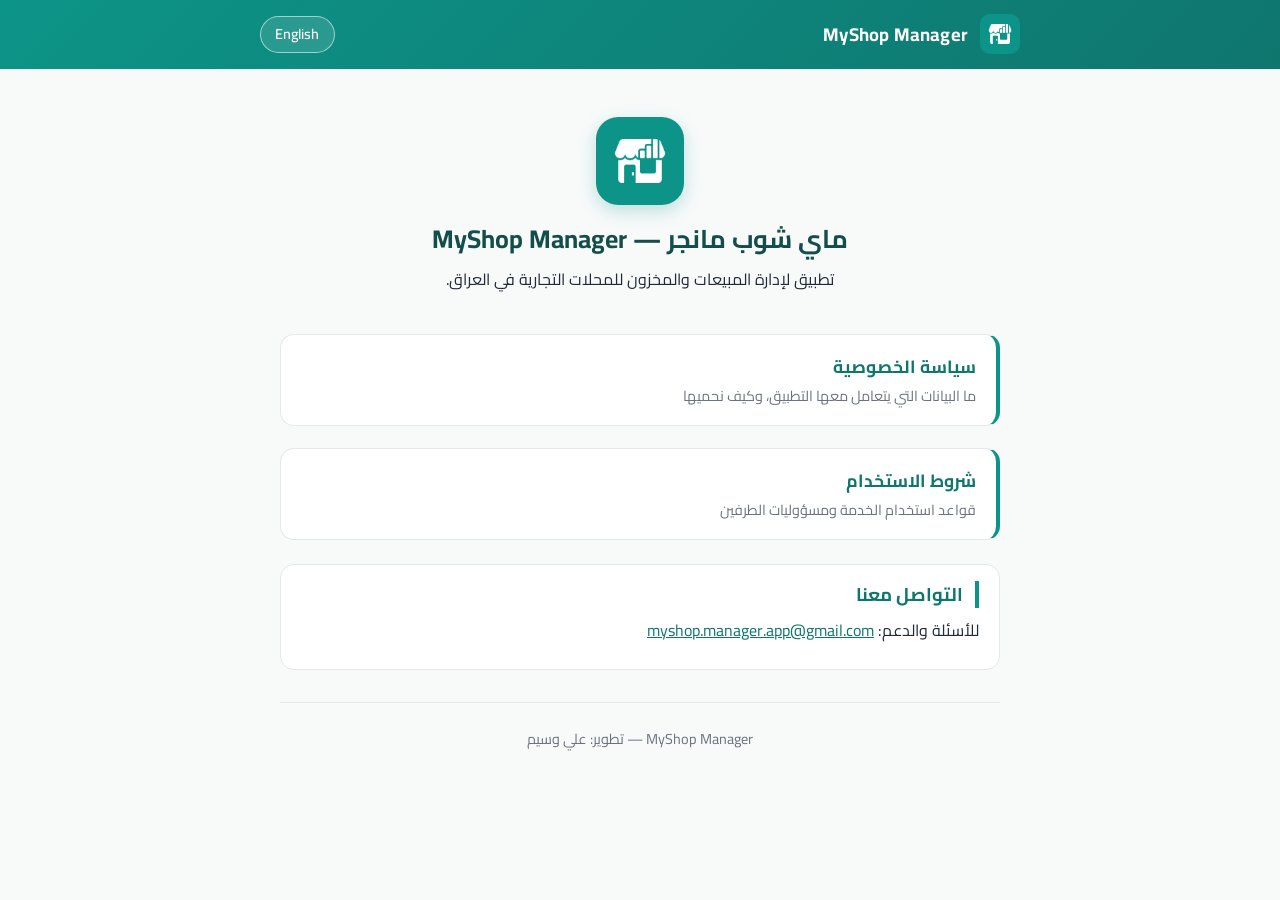
==== index.html @ c5d87559 "Publish MyShop Manager privacy policy and terms of service (AR/EN)" ====
<!DOCTYPE html>
<html lang="ar" dir="rtl" data-active-lang="ar">
<head>
  <meta charset="utf-8">
  <meta name="viewport" content="width=device-width, initial-scale=1">
  <title>MyShop Manager — الصفحات القانونية | Legal</title>
  <meta name="description" content="Privacy policy and terms of service for the MyShop Manager app — الصفحات القانونية لتطبيق ماي شوب مانجر">
  <link rel="icon" type="image/png" href="app_icon.png">
  <link rel="preconnect" href="https://fonts.googleapis.com">
  <link rel="preconnect" href="https://fonts.gstatic.com" crossorigin>
  <link href="https://fonts.googleapis.com/css2?family=Cairo:wght@400;600;700&display=swap" rel="stylesheet">
  <link rel="stylesheet" href="styles.css">
  <script src="lang.js"></script>
</head>
<body>
  <header class="site-header">
    <div class="bar">
      <img src="app_icon.png" alt="MyShop Manager">
      <div class="brand"><a href="index.html">MyShop Manager</a></div>
      <button id="lang-toggle" type="button">English</button>
    </div>
  </header>

  <!-- ─────────────────────────── العربية ─────────────────────────── -->
  <main data-lang="ar">
    <div class="hero">
      <img src="app_icon.png" alt="أيقونة MyShop Manager">
      <h1>ماي شوب مانجر — MyShop Manager</h1>
      <p>تطبيق لإدارة المبيعات والمخزون للمحلات التجارية في العراق.</p>
    </div>

    <ul class="doc-links">
      <li>
        <a href="privacy.html">
          <span class="doc-title">سياسة الخصوصية</span>
          <span class="doc-sub">ما البيانات التي يتعامل معها التطبيق، وكيف نحميها</span>
        </a>
      </li>
      <li>
        <a href="terms.html">
          <span class="doc-title">شروط الاستخدام</span>
          <span class="doc-sub">قواعد استخدام الخدمة ومسؤوليات الطرفين</span>
        </a>
      </li>
    </ul>

    <section>
      <h2>التواصل معنا</h2>
      <p>للأسئلة والدعم: <a href="mailto:myshop.manager.app@gmail.com">myshop.manager.app@gmail.com</a></p>
    </section>

    <footer class="site-footer">
      <p>MyShop Manager — تطوير: علي وسيم</p>
    </footer>
  </main>

  <!-- ─────────────────────────── English ─────────────────────────── -->
  <main data-lang="en" dir="ltr">
    <div class="hero">
      <img src="app_icon.png" alt="MyShop Manager icon">
      <h1>MyShop Manager</h1>
      <p>A sales and inventory management app for retail shops in Iraq.</p>
    </div>

    <ul class="doc-links">
      <li>
        <a href="privacy.html">
          <span class="doc-title">Privacy Policy</span>
          <span class="doc-sub">What data the app handles and how we protect it</span>
        </a>
      </li>
      <li>
        <a href="terms.html">
          <span class="doc-title">Terms of Service</span>
          <span class="doc-sub">The rules of the service and each party’s responsibilities</span>
        </a>
      </li>
    </ul>

    <section>
      <h2>Contact us</h2>
      <p>Questions and support: <a href="mailto:myshop.manager.app@gmail.com">myshop.manager.app@gmail.com</a></p>
    </section>

    <footer class="site-footer">
      <p>MyShop Manager — developed by Ali Waseem</p>
    </footer>
  </main>
</body>
</html>
---- styles.css ----
/* MyShop Manager — legal pages */

:root {
  --teal: #0d9488;
  --teal-dark: #0f766e;
  --teal-soft: #ccfbf1;
  --ink: #134e4a;
  --text: #1f2937;
  --muted: #6b7280;
  --bg: #f8fafa;
  --card: #ffffff;
  --line: #e5e7eb;
}

* {
  box-sizing: border-box;
}

html {
  -webkit-text-size-adjust: 100%;
}

body {
  margin: 0;
  background: var(--bg);
  color: var(--text);
  font-family: 'Cairo', 'Segoe UI', Tahoma, system-ui, -apple-system, sans-serif;
  font-size: 1rem;
  line-height: 1.8;
}

/* ── Language switching ─────────────────────────────── */
/* Arabic is the no-JS default; lang.js flips data-active-lang. */
main[data-lang='en'] {
  display: none;
}
html[data-active-lang='en'] main[data-lang='ar'] {
  display: none;
}
html[data-active-lang='en'] main[data-lang='en'] {
  display: block;
}

/* ── Header ─────────────────────────────────────────── */
.site-header {
  background: linear-gradient(135deg, var(--teal) 0%, var(--teal-dark) 100%);
  color: #fff;
  padding: 0.9rem 1.25rem;
}

.site-header .bar {
  max-width: 760px;
  margin: 0 auto;
  display: flex;
  align-items: center;
  gap: 0.75rem;
}

.site-header img {
  width: 40px;
  height: 40px;
  border-radius: 10px;
  display: block;
}

.site-header .brand {
  font-weight: 700;
  font-size: 1.15rem;
  letter-spacing: 0.2px;
  flex: 1;
}

.site-header .brand a {
  color: inherit;
  text-decoration: none;
}

#lang-toggle {
  appearance: none;
  border: 1px solid rgba(255, 255, 255, 0.55);
  background: rgba(255, 255, 255, 0.12);
  color: #fff;
  font: inherit;
  font-weight: 600;
  font-size: 0.9rem;
  padding: 0.3rem 0.9rem;
  border-radius: 999px;
  cursor: pointer;
}

#lang-toggle:hover {
  background: rgba(255, 255, 255, 0.24);
}

/* ── Content ────────────────────────────────────────── */
main {
  max-width: 760px;
  margin: 0 auto;
  padding: 1.5rem 1.25rem 3rem;
}

h1 {
  color: var(--ink);
  font-size: 1.6rem;
  line-height: 1.4;
  margin: 0.5rem 0 0.25rem;
}

.updated {
  color: var(--muted);
  font-size: 0.9rem;
  margin: 0 0 1.5rem;
}

section {
  background: var(--card);
  border: 1px solid var(--line);
  border-radius: 14px;
  padding: 1rem 1.25rem;
  margin-block: 1rem;
}

h2 {
  color: var(--teal-dark);
  font-size: 1.15rem;
  margin: 0 0 0.5rem;
  padding-inline-start: 0.75rem;
  border-inline-start: 4px solid var(--teal);
  line-height: 1.5;
}

p,
ul {
  margin: 0.5rem 0;
}

ul {
  padding-inline-start: 1.4rem;
}

li {
  margin-block: 0.25rem;
}

a {
  color: var(--teal-dark);
}

strong {
  color: var(--ink);
}

/* ── Index page cards ───────────────────────────────── */
.doc-links {
  display: grid;
  gap: 0.9rem;
  margin-block: 1.25rem;
  padding: 0;
  list-style: none;
}

.doc-links a {
  display: block;
  background: var(--card);
  border: 1px solid var(--line);
  border-inline-start: 4px solid var(--teal);
  border-radius: 14px;
  padding: 1rem 1.25rem;
  text-decoration: none;
  color: var(--text);
}

.doc-links a:hover {
  background: var(--teal-soft);
}

.doc-links .doc-title {
  display: block;
  font-weight: 700;
  color: var(--teal-dark);
  font-size: 1.1rem;
}

.doc-links .doc-sub {
  display: block;
  color: var(--muted);
  font-size: 0.9rem;
}

.hero {
  text-align: center;
  padding-block: 1.5rem 0.5rem;
}

.hero img {
  width: 88px;
  height: 88px;
  border-radius: 22px;
  box-shadow: 0 6px 18px rgba(13, 148, 136, 0.25);
}

/* ── Footer ─────────────────────────────────────────── */
.site-footer {
  color: var(--muted);
  font-size: 0.9rem;
  text-align: center;
  border-top: 1px solid var(--line);
  margin-top: 2rem;
  padding-top: 1.25rem;
}

.site-footer p {
  margin: 0.2rem 0;
}

@media (max-width: 480px) {
  h1 {
    font-size: 1.35rem;
  }

  main {
    padding-inline: 1rem;
  }

  section {
    padding: 0.85rem 1rem;
  }
}
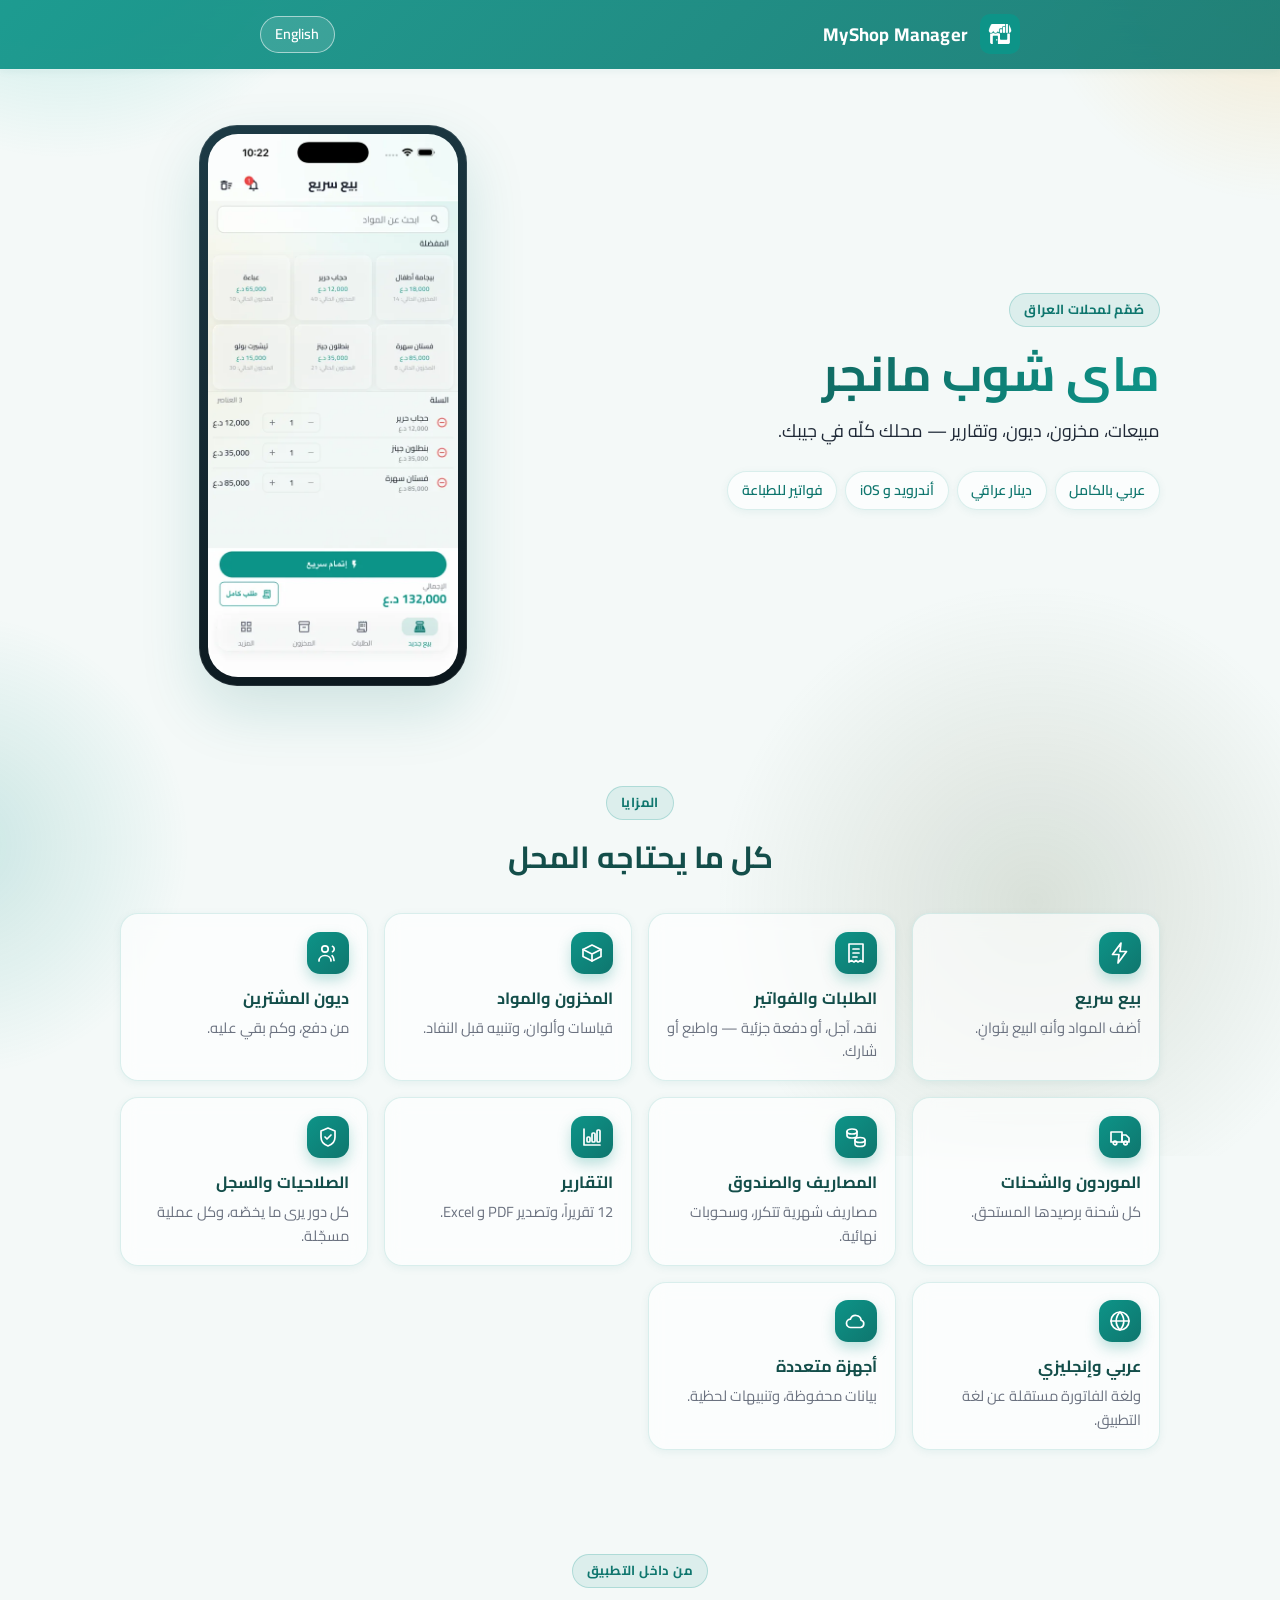
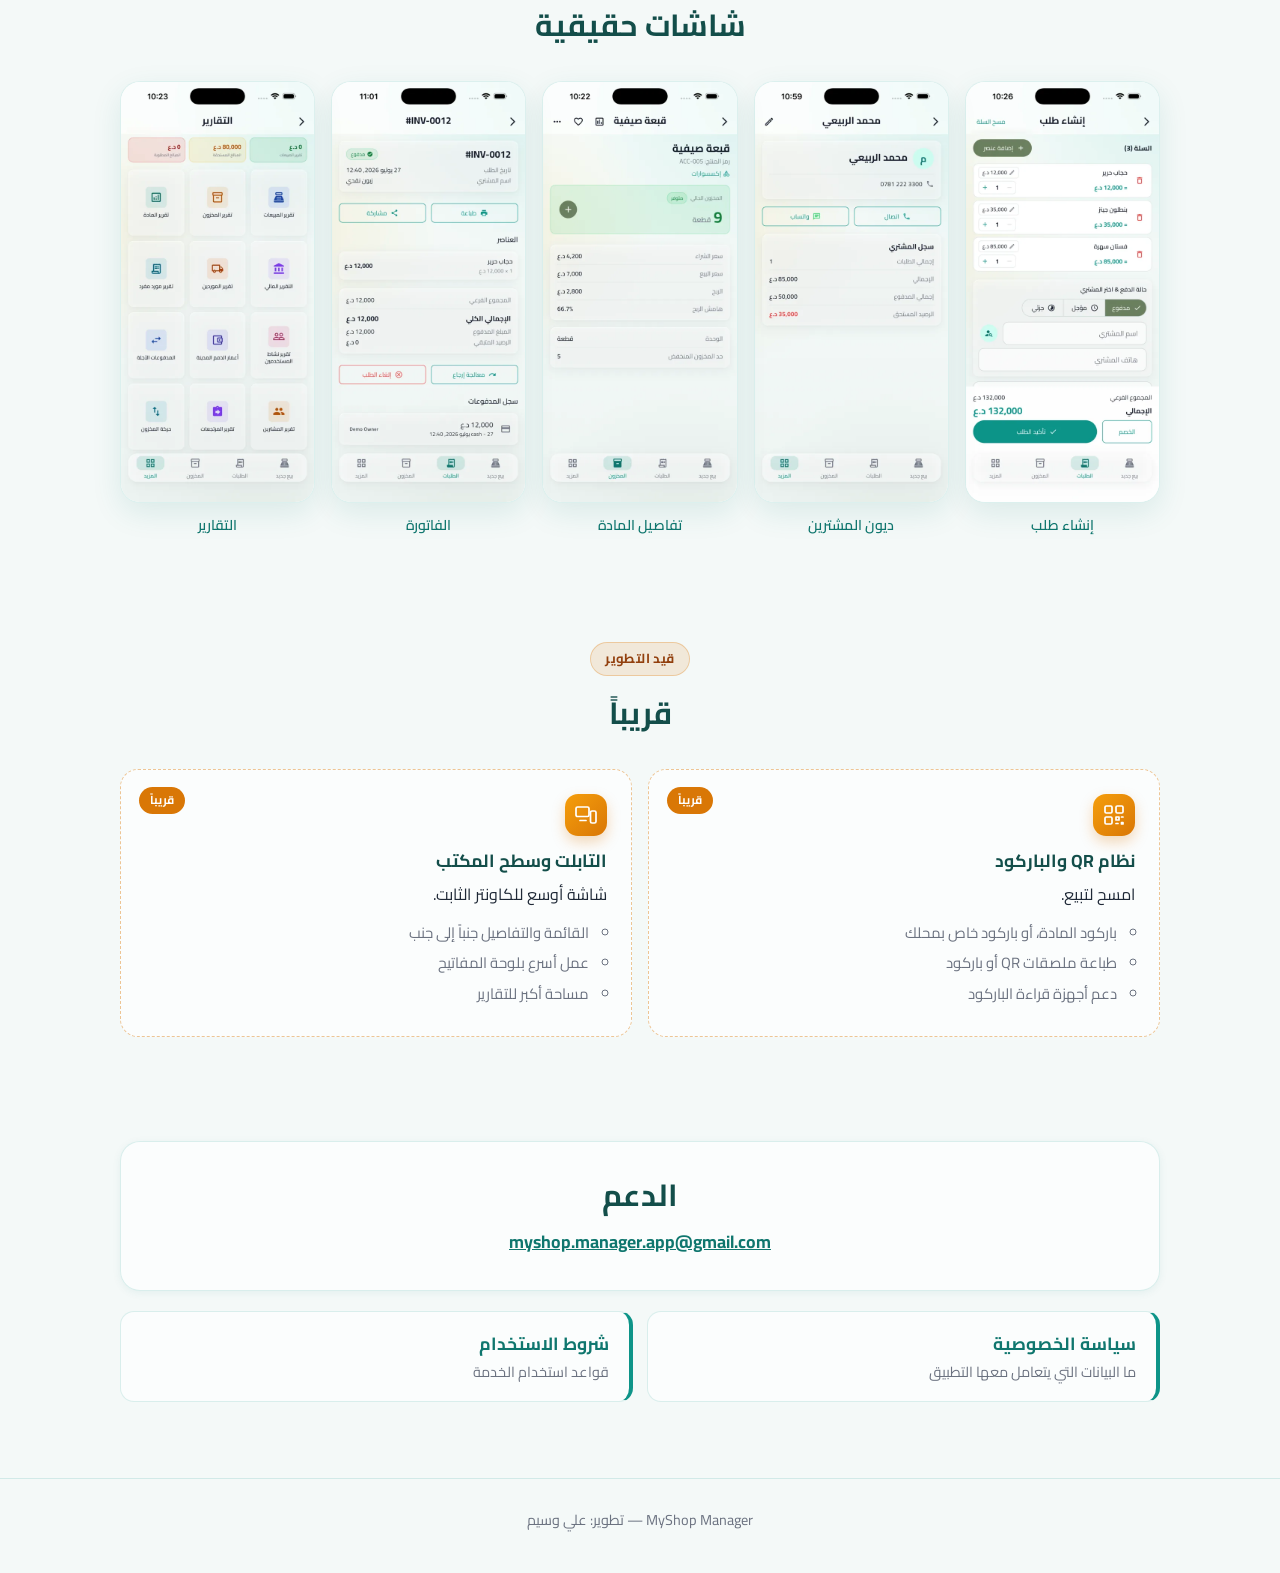
==== commit 0898f9b1: "feat(site): turn the landing page into a features page - screens/*.webp are the real App Store captu" ====
--- a/index.html
+++ b/index.html
@@ -3,16 +3,20 @@
 <head>
   <meta charset="utf-8">
   <meta name="viewport" content="width=device-width, initial-scale=1">
-  <title>MyShop Manager — الصفحات القانونية | Legal</title>
-  <meta name="description" content="Privacy policy and terms of service for the MyShop Manager app — الصفحات القانونية لتطبيق ماي شوب مانجر">
+  <title>MyShop Manager — ماي شوب مانجر | إدارة المبيعات والمخزون</title>
+  <meta name="description" content="ماي شوب مانجر: تطبيق عربي لإدارة المبيعات والمخزون والديون والتقارير في المحلات التجارية بالعراق — MyShop Manager, sales and inventory management for retail shops in Iraq.">
+  <meta name="theme-color" content="#0d9488">
   <link rel="icon" type="image/png" href="app_icon.png">
   <link rel="preconnect" href="https://fonts.googleapis.com">
   <link rel="preconnect" href="https://fonts.gstatic.com" crossorigin>
   <link href="https://fonts.googleapis.com/css2?family=Cairo:wght@400;600;700&display=swap" rel="stylesheet">
   <link rel="stylesheet" href="styles.css">
   <script src="lang.js"></script>
+  <!-- Marks JS as available before first paint: the scroll-reveal start state
+       (opacity 0) is scoped to .js, so no-JS visitors see all content. -->
+  <script>document.documentElement.classList.add('js');</script>
 </head>
-<body>
+<body class="landing-page">
   <header class="site-header">
     <div class="bar">
       <img src="app_icon.png" alt="MyShop Manager">
@@ -21,70 +25,390 @@
     </div>
   </header>
 
-  <!-- ─────────────────────────── العربية ─────────────────────────── -->
-  <main data-lang="ar">
-    <div class="hero">
-      <img src="app_icon.png" alt="أيقونة MyShop Manager">
-      <h1>ماي شوب مانجر — MyShop Manager</h1>
-      <p>تطبيق لإدارة المبيعات والمخزون للمحلات التجارية في العراق.</p>
-    </div>
-
-    <ul class="doc-links">
-      <li>
-        <a href="privacy.html">
-          <span class="doc-title">سياسة الخصوصية</span>
-          <span class="doc-sub">ما البيانات التي يتعامل معها التطبيق، وكيف نحميها</span>
-        </a>
-      </li>
-      <li>
-        <a href="terms.html">
-          <span class="doc-title">شروط الاستخدام</span>
-          <span class="doc-sub">قواعد استخدام الخدمة ومسؤوليات الطرفين</span>
-        </a>
-      </li>
-    </ul>
-
-    <section>
-      <h2>التواصل معنا</h2>
-      <p>للأسئلة والدعم: <a href="mailto:myshop.manager.app@gmail.com">myshop.manager.app@gmail.com</a></p>
+  <!-- Icon sprite — defined once, referenced from both language blocks. -->
+  <svg xmlns="http://www.w3.org/2000/svg" style="display:none" aria-hidden="true">
+    <symbol id="i-bolt" viewBox="0 0 24 24"><path d="M13 2 4.5 13.5H11l-1 8.5L18.5 10.5H12L13 2Z"/></symbol>
+    <symbol id="i-receipt" viewBox="0 0 24 24"><path d="M5 3h14v18l-2.5-1.5L14 21l-2-1.5L10 21l-2.5-1.5L5 21V3Z"/><path d="M9 8h6M9 12h6M9 16h4"/></symbol>
+    <symbol id="i-box" viewBox="0 0 24 24"><path d="M3 8.5 12 4l9 4.5v7L12 20l-9-4.5v-7Z"/><path d="m3 8.5 9 4.5 9-4.5M12 13v7"/></symbol>
+    <symbol id="i-users" viewBox="0 0 24 24"><circle cx="9" cy="8" r="3.2"/><path d="M3 20c0-3.3 2.7-5.5 6-5.5s6 2.2 6 5.5"/><path d="M16.5 5.3a3 3 0 0 1 0 5.4M18 19.5c0-2.1-.7-3.7-1.9-4.8"/></symbol>
+    <symbol id="i-truck" viewBox="0 0 24 24"><path d="M3 7h11v10H3z"/><path d="M14 10h4l3 3v4h-7z"/><circle cx="7" cy="18" r="1.8"/><circle cx="17.5" cy="18" r="1.8"/></symbol>
+    <symbol id="i-coins" viewBox="0 0 24 24"><ellipse cx="8" cy="6.5" rx="5" ry="2.5"/><path d="M3 6.5v4c0 1.4 2.2 2.5 5 2.5s5-1.1 5-2.5v-4"/><ellipse cx="16" cy="15" rx="5" ry="2.5"/><path d="M11 15v4c0 1.4 2.2 2.5 5 2.5s5-1.1 5-2.5v-4"/></symbol>
+    <symbol id="i-chart" viewBox="0 0 24 24"><path d="M4 4v16h16"/><rect x="7" y="12" width="3" height="5" rx="1"/><rect x="12" y="8" width="3" height="9" rx="1"/><rect x="17" y="5" width="3" height="12" rx="1"/></symbol>
+    <symbol id="i-shield" viewBox="0 0 24 24"><path d="M12 3 5 6v6c0 4.2 2.9 7.6 7 9 4.1-1.4 7-4.8 7-9V6l-7-3Z"/><path d="m9 12 2 2 4-4"/></symbol>
+    <symbol id="i-globe" viewBox="0 0 24 24"><circle cx="12" cy="12" r="9"/><path d="M3 12h18"/><path d="M12 3c2.5 2.6 3.8 5.6 3.8 9s-1.3 6.4-3.8 9c-2.5-2.6-3.8-5.6-3.8-9S9.5 5.6 12 3Z"/></symbol>
+    <symbol id="i-cloud" viewBox="0 0 24 24"><path d="M7 18.5a4.2 4.2 0 0 1-.6-8.4 5.6 5.6 0 0 1 10.8 1.2 3.7 3.7 0 0 1-.7 7.2H7Z"/></symbol>
+    <symbol id="i-qr" viewBox="0 0 24 24"><rect x="3" y="3" width="7" height="7" rx="1.2"/><rect x="14" y="3" width="7" height="7" rx="1.2"/><rect x="3" y="14" width="7" height="7" rx="1.2"/><path d="M14 14h3v3h-3zM19.5 19.5h1.5v1.5h-1.5zM14 20.5h2M19.5 14H21"/></symbol>
+    <symbol id="i-devices" viewBox="0 0 24 24"><rect x="2" y="4" width="13" height="9.5" rx="1.5"/><path d="M6 17.5h6"/><rect x="16.5" y="8" width="5.5" height="12" rx="1.5"/></symbol>
+  </svg>
+
+  <!-- ═══════════════════════ العربية ═══════════════════════ -->
+  <main data-lang="ar" class="landing">
+
+    <section class="hero-band">
+      <div class="wrap hero-grid">
+        <div class="hero-copy reveal">
+          <span class="eyebrow">صُمّم لمحلات العراق</span>
+          <h1>ماي شوب مانجر</h1>
+          <p class="lede">مبيعات، مخزون، ديون، وتقارير — محلك كلّه في جيبك.</p>
+          <ul class="chips">
+            <li>عربي بالكامل</li>
+            <li>دينار عراقي</li>
+            <li>أندرويد و iOS</li>
+            <li>فواتير للطباعة</li>
+          </ul>
+        </div>
+
+        <div class="phone-stage reveal" style="--d:.15s">
+          <div class="phone">
+            <img src="screens/01.webp" width="515" height="1120" alt="شاشة البيع السريع في التطبيق: بحث عن المواد، المفضلة، والسلة مع الإجمالي">
+          </div>
+        </div>
+      </div>
+    </section>
+
+    <section>
+      <div class="wrap">
+        <div class="section-head reveal">
+          <span class="eyebrow">المزايا</span>
+          <h2>كل ما يحتاجه المحل</h2>
+        </div>
+
+        <ul class="feature-grid" data-stagger>
+          <li class="feature reveal">
+            <div class="ico-tile"><svg class="ico"><use href="#i-bolt"/></svg></div>
+            <h3>بيع سريع</h3>
+            <p>أضف المواد وأنهِ البيع بثوانٍ.</p>
+          </li>
+          <li class="feature reveal">
+            <div class="ico-tile"><svg class="ico"><use href="#i-receipt"/></svg></div>
+            <h3>الطلبات والفواتير</h3>
+            <p>نقد، آجل، أو دفعة جزئية — واطبع أو شارك.</p>
+          </li>
+          <li class="feature reveal">
+            <div class="ico-tile"><svg class="ico"><use href="#i-box"/></svg></div>
+            <h3>المخزون والمواد</h3>
+            <p>قياسات وألوان، وتنبيه قبل النفاد.</p>
+          </li>
+          <li class="feature reveal">
+            <div class="ico-tile"><svg class="ico"><use href="#i-users"/></svg></div>
+            <h3>ديون المشترين</h3>
+            <p>من دفع، وكم بقي عليه.</p>
+          </li>
+          <li class="feature reveal">
+            <div class="ico-tile"><svg class="ico"><use href="#i-truck"/></svg></div>
+            <h3>الموردون والشحنات</h3>
+            <p>كل شحنة برصيدها المستحق.</p>
+          </li>
+          <li class="feature reveal">
+            <div class="ico-tile"><svg class="ico"><use href="#i-coins"/></svg></div>
+            <h3>المصاريف والصندوق</h3>
+            <p>مصاريف شهرية تتكرر، وسحوبات نهائية.</p>
+          </li>
+          <li class="feature reveal">
+            <div class="ico-tile"><svg class="ico"><use href="#i-chart"/></svg></div>
+            <h3>التقارير</h3>
+            <p>12 تقريراً، وتصدير PDF و Excel.</p>
+          </li>
+          <li class="feature reveal">
+            <div class="ico-tile"><svg class="ico"><use href="#i-shield"/></svg></div>
+            <h3>الصلاحيات والسجل</h3>
+            <p>كل دور يرى ما يخصّه، وكل عملية مسجّلة.</p>
+          </li>
+          <li class="feature reveal">
+            <div class="ico-tile"><svg class="ico"><use href="#i-globe"/></svg></div>
+            <h3>عربي وإنجليزي</h3>
+            <p>ولغة الفاتورة مستقلة عن لغة التطبيق.</p>
+          </li>
+          <li class="feature reveal">
+            <div class="ico-tile"><svg class="ico"><use href="#i-cloud"/></svg></div>
+            <h3>أجهزة متعددة</h3>
+            <p>بيانات محفوظة، وتنبيهات لحظية.</p>
+          </li>
+        </ul>
+      </div>
+    </section>
+
+    <section>
+      <div class="wrap">
+        <div class="section-head reveal">
+          <span class="eyebrow">من داخل التطبيق</span>
+          <h2>شاشات حقيقية</h2>
+        </div>
+
+        <ul class="gallery" data-stagger>
+          <li class="shot reveal">
+            <img src="screens/02.webp" width="515" height="1120" loading="lazy" alt="شاشة إنشاء طلب مع المواد وطريقة الدفع">
+            <figcaption>إنشاء طلب</figcaption>
+          </li>
+          <li class="shot reveal">
+            <img src="screens/03.webp" width="515" height="1120" loading="lazy" alt="ملف مشترٍ يعرض الرصيد المستحق وسجل الدفعات">
+            <figcaption>ديون المشترين</figcaption>
+          </li>
+          <li class="shot reveal">
+            <img src="screens/04.webp" width="515" height="1120" loading="lazy" alt="تفاصيل مادة مع سعر الشراء والبيع وهامش الربح">
+            <figcaption>تفاصيل المادة</figcaption>
+          </li>
+          <li class="shot reveal">
+            <img src="screens/06.webp" width="515" height="1120" loading="lazy" alt="فاتورة جاهزة للطباعة أو المشاركة">
+            <figcaption>الفاتورة</figcaption>
+          </li>
+          <li class="shot reveal">
+            <img src="screens/08.webp" width="515" height="1120" loading="lazy" alt="قائمة التقارير الاثني عشر في التطبيق">
+            <figcaption>التقارير</figcaption>
+          </li>
+        </ul>
+      </div>
+    </section>
+
+    <section class="soon-band">
+      <div class="wrap">
+        <div class="section-head reveal">
+          <span class="eyebrow">قيد التطوير</span>
+          <h2>قريباً</h2>
+        </div>
+
+        <ul class="soon-grid" data-stagger>
+          <li class="soon-card reveal">
+            <span class="badge-soon">قريباً</span>
+            <div class="ico-tile"><svg class="ico"><use href="#i-qr"/></svg></div>
+            <h3>نظام QR والباركود</h3>
+            <p>امسح لتبيع.</p>
+            <ul>
+              <li>باركود المادة، أو باركود خاص بمحلك</li>
+              <li>طباعة ملصقات QR أو باركود</li>
+              <li>دعم أجهزة قراءة الباركود</li>
+            </ul>
+          </li>
+          <li class="soon-card reveal">
+            <span class="badge-soon">قريباً</span>
+            <div class="ico-tile"><svg class="ico"><use href="#i-devices"/></svg></div>
+            <h3>التابلت وسطح المكتب</h3>
+            <p>شاشة أوسع للكاونتر الثابت.</p>
+            <ul>
+              <li>القائمة والتفاصيل جنباً إلى جنب</li>
+              <li>عمل أسرع بلوحة المفاتيح</li>
+              <li>مساحة أكبر للتقارير</li>
+            </ul>
+          </li>
+        </ul>
+      </div>
+    </section>
+
+    <section>
+      <div class="wrap">
+        <div class="contact-card reveal">
+          <h2>الدعم</h2>
+          <a class="mail" href="mailto:myshop.manager.app@gmail.com">myshop.manager.app@gmail.com</a>
+        </div>
+
+        <ul class="doc-links reveal">
+          <li>
+            <a href="privacy.html">
+              <span class="doc-title">سياسة الخصوصية</span>
+              <span class="doc-sub">ما البيانات التي يتعامل معها التطبيق</span>
+            </a>
+          </li>
+          <li>
+            <a href="terms.html">
+              <span class="doc-title">شروط الاستخدام</span>
+              <span class="doc-sub">قواعد استخدام الخدمة</span>
+            </a>
+          </li>
+        </ul>
+      </div>
     </section>
 
     <footer class="site-footer">
-      <p>MyShop Manager — تطوير: علي وسيم</p>
+      <div class="wrap">
+        <p>MyShop Manager — تطوير: علي وسيم</p>
+      </div>
     </footer>
   </main>
 
-  <!-- ─────────────────────────── English ─────────────────────────── -->
-  <main data-lang="en" dir="ltr">
-    <div class="hero">
-      <img src="app_icon.png" alt="MyShop Manager icon">
-      <h1>MyShop Manager</h1>
-      <p>A sales and inventory management app for retail shops in Iraq.</p>
-    </div>
-
-    <ul class="doc-links">
-      <li>
-        <a href="privacy.html">
-          <span class="doc-title">Privacy Policy</span>
-          <span class="doc-sub">What data the app handles and how we protect it</span>
-        </a>
-      </li>
-      <li>
-        <a href="terms.html">
-          <span class="doc-title">Terms of Service</span>
-          <span class="doc-sub">The rules of the service and each party’s responsibilities</span>
-        </a>
-      </li>
-    </ul>
-
-    <section>
-      <h2>Contact us</h2>
-      <p>Questions and support: <a href="mailto:myshop.manager.app@gmail.com">myshop.manager.app@gmail.com</a></p>
+  <!-- ═══════════════════════ English ═══════════════════════ -->
+  <main data-lang="en" dir="ltr" class="landing">
+
+    <section class="hero-band">
+      <div class="wrap hero-grid">
+        <div class="hero-copy reveal">
+          <span class="eyebrow">Built for Iraqi shops</span>
+          <h1>MyShop Manager</h1>
+          <p class="lede">Sales, inventory, debts and reports — your whole shop in your pocket.</p>
+          <ul class="chips">
+            <li>Arabic-first</li>
+            <li>Iraqi Dinar</li>
+            <li>Android &amp; iOS</li>
+            <li>Print-ready invoices</li>
+          </ul>
+        </div>
+
+        <div class="phone-stage reveal" style="--d:.15s">
+          <div class="phone">
+            <img src="screens/01.webp" width="515" height="1120" alt="The app's Quick Sale screen: material search, favourites, and the cart with its total">
+          </div>
+        </div>
+      </div>
+    </section>
+
+    <section>
+      <div class="wrap">
+        <div class="section-head reveal">
+          <span class="eyebrow">Features</span>
+          <h2>Everything a shop needs</h2>
+        </div>
+
+        <ul class="feature-grid" data-stagger>
+          <li class="feature reveal">
+            <div class="ico-tile"><svg class="ico"><use href="#i-bolt"/></svg></div>
+            <h3>Quick Sale</h3>
+            <p>Add materials, finish in seconds.</p>
+          </li>
+          <li class="feature reveal">
+            <div class="ico-tile"><svg class="ico"><use href="#i-receipt"/></svg></div>
+            <h3>Orders &amp; invoices</h3>
+            <p>Cash, deferred or partial — print or share.</p>
+          </li>
+          <li class="feature reveal">
+            <div class="ico-tile"><svg class="ico"><use href="#i-box"/></svg></div>
+            <h3>Inventory</h3>
+            <p>Sizes, colours, and alerts before you run out.</p>
+          </li>
+          <li class="feature reveal">
+            <div class="ico-tile"><svg class="ico"><use href="#i-users"/></svg></div>
+            <h3>Buyer debts</h3>
+            <p>Who paid, and what's still owed.</p>
+          </li>
+          <li class="feature reveal">
+            <div class="ico-tile"><svg class="ico"><use href="#i-truck"/></svg></div>
+            <h3>Suppliers &amp; shipments</h3>
+            <p>Every shipment with its balance.</p>
+          </li>
+          <li class="feature reveal">
+            <div class="ico-tile"><svg class="ico"><use href="#i-coins"/></svg></div>
+            <h3>Expenses &amp; cash</h3>
+            <p>Repeating monthly expenses, permanent withdrawals.</p>
+          </li>
+          <li class="feature reveal">
+            <div class="ico-tile"><svg class="ico"><use href="#i-chart"/></svg></div>
+            <h3>Reports</h3>
+            <p>12 reports, exported to PDF and Excel.</p>
+          </li>
+          <li class="feature reveal">
+            <div class="ico-tile"><svg class="ico"><use href="#i-shield"/></svg></div>
+            <h3>Roles &amp; activity log</h3>
+            <p>Each role sees its own; everything is logged.</p>
+          </li>
+          <li class="feature reveal">
+            <div class="ico-tile"><svg class="ico"><use href="#i-globe"/></svg></div>
+            <h3>Arabic &amp; English</h3>
+            <p>Invoice language set separately from the app.</p>
+          </li>
+          <li class="feature reveal">
+            <div class="ico-tile"><svg class="ico"><use href="#i-cloud"/></svg></div>
+            <h3>Multiple devices</h3>
+            <p>Data kept safe, alerts in real time.</p>
+          </li>
+        </ul>
+      </div>
+    </section>
+
+    <section>
+      <div class="wrap">
+        <div class="section-head reveal">
+          <span class="eyebrow">Inside the app</span>
+          <h2>Real screens</h2>
+        </div>
+
+        <ul class="gallery" data-stagger>
+          <li class="shot reveal">
+            <img src="screens/02.webp" width="515" height="1120" loading="lazy" alt="Creating an order with its materials and payment method">
+            <figcaption>New order</figcaption>
+          </li>
+          <li class="shot reveal">
+            <img src="screens/03.webp" width="515" height="1120" loading="lazy" alt="A buyer's profile showing the outstanding balance and payment history">
+            <figcaption>Buyer debts</figcaption>
+          </li>
+          <li class="shot reveal">
+            <img src="screens/04.webp" width="515" height="1120" loading="lazy" alt="Material details with buying price, selling price and profit margin">
+            <figcaption>Material details</figcaption>
+          </li>
+          <li class="shot reveal">
+            <img src="screens/06.webp" width="515" height="1120" loading="lazy" alt="An invoice ready to print or share">
+            <figcaption>Invoice</figcaption>
+          </li>
+          <li class="shot reveal">
+            <img src="screens/08.webp" width="515" height="1120" loading="lazy" alt="The app's twelve reports">
+            <figcaption>Reports</figcaption>
+          </li>
+        </ul>
+      </div>
+    </section>
+
+    <section class="soon-band">
+      <div class="wrap">
+        <div class="section-head reveal">
+          <span class="eyebrow">In development</span>
+          <h2>Coming soon</h2>
+        </div>
+
+        <ul class="soon-grid" data-stagger>
+          <li class="soon-card reveal">
+            <span class="badge-soon">Coming soon</span>
+            <div class="ico-tile"><svg class="ico"><use href="#i-qr"/></svg></div>
+            <h3>QR &amp; barcode system</h3>
+            <p>Scan to sell.</p>
+            <ul>
+              <li>The material's own barcode, or one generated for your shop</li>
+              <li>Printed QR or barcode labels</li>
+              <li>Support for barcode scanners</li>
+            </ul>
+          </li>
+          <li class="soon-card reveal">
+            <span class="badge-soon">Coming soon</span>
+            <div class="ico-tile"><svg class="ico"><use href="#i-devices"/></svg></div>
+            <h3>Tablet &amp; desktop</h3>
+            <p>A wider screen for a fixed counter.</p>
+            <ul>
+              <li>List and details side by side</li>
+              <li>Faster keyboard-driven work</li>
+              <li>More room for reports</li>
+            </ul>
+          </li>
+        </ul>
+      </div>
+    </section>
+
+    <section>
+      <div class="wrap">
+        <div class="contact-card reveal">
+          <h2>Support</h2>
+          <a class="mail" href="mailto:myshop.manager.app@gmail.com">myshop.manager.app@gmail.com</a>
+        </div>
+
+        <ul class="doc-links reveal">
+          <li>
+            <a href="privacy.html">
+              <span class="doc-title">Privacy Policy</span>
+              <span class="doc-sub">What data the app handles</span>
+            </a>
+          </li>
+          <li>
+            <a href="terms.html">
+              <span class="doc-title">Terms of Service</span>
+              <span class="doc-sub">The rules of the service</span>
+            </a>
+          </li>
+        </ul>
+      </div>
     </section>
 
     <footer class="site-footer">
-      <p>MyShop Manager — developed by Ali Waseem</p>
+      <div class="wrap">
+        <p>MyShop Manager — developed by Ali Waseem</p>
+      </div>
     </footer>
   </main>
+
+  <script src="site.js"></script>
 </body>
 </html>
--- a/styles.css
+++ b/styles.css
@@ -187,17 +187,6 @@
   font-size: 0.9rem;
 }
 
-.hero {
-  text-align: center;
-  padding-block: 1.5rem 0.5rem;
-}
-
-.hero img {
-  width: 88px;
-  height: 88px;
-  border-radius: 22px;
-  box-shadow: 0 6px 18px rgba(13, 148, 136, 0.25);
-}
 
 /* ── Footer ─────────────────────────────────────────── */
 .site-footer {
@@ -226,3 +215,481 @@
     padding: 0.85rem 1rem;
   }
 }
+
+/* ═══════════════════════════════════════════════════════
+   Landing page (index.html)
+   Scoped under .landing so the legal pages keep the plain
+   document styling above. Everything here is direction-
+   agnostic (logical properties only) — the same markup is
+   rendered RTL for Arabic and LTR for English.
+   ═══════════════════════════════════════════════════════ */
+
+:root {
+  --amber: #d97706;
+  --amber-soft: #fef3c7;
+  --glass: rgba(255, 255, 255, 0.66);
+  --glass-line: rgba(13, 148, 136, 0.14);
+  --shadow-sm: 0 2px 8px rgba(15, 118, 110, 0.07);
+  --shadow-md: 0 10px 30px rgba(15, 118, 110, 0.11);
+  --shadow-lg: 0 24px 60px rgba(15, 118, 110, 0.16);
+}
+
+/* ── Aurora backdrop ────────────────────────────────── */
+/* The app paints a soft teal/amber/moss aurora behind its
+   glass surfaces; this is the web echo of it. Fixed and
+   pointer-events-none so it never interferes with scroll. */
+.landing-page {
+  background: #f4f9f8;
+}
+
+.landing-page::before {
+  content: '';
+  position: fixed;
+  inset: -20vmax;
+  z-index: -1;
+  pointer-events: none;
+  background:
+    radial-gradient(38vmax 38vmax at 18% 8%, rgba(20, 184, 166, 0.30), transparent 62%),
+    radial-gradient(34vmax 34vmax at 86% 14%, rgba(245, 158, 11, 0.20), transparent 60%),
+    radial-gradient(40vmax 40vmax at 72% 82%, rgba(107, 127, 94, 0.20), transparent 62%),
+    radial-gradient(30vmax 30vmax at 12% 78%, rgba(13, 148, 136, 0.18), transparent 60%);
+  animation: aurora-drift 26s ease-in-out infinite alternate;
+}
+
+@keyframes aurora-drift {
+  from { transform: translate3d(0, 0, 0) scale(1); }
+  to   { transform: translate3d(2.5%, -2%, 0) scale(1.08); }
+}
+
+/* ── Sticky frosted header ──────────────────────────── */
+.landing-page .site-header {
+  position: sticky;
+  top: 0;
+  z-index: 20;
+  background: linear-gradient(135deg, rgba(13, 148, 136, 0.92), rgba(15, 118, 110, 0.92));
+  -webkit-backdrop-filter: blur(14px);
+  backdrop-filter: blur(14px);
+  box-shadow: 0 1px 0 rgba(255, 255, 255, 0.18), var(--shadow-sm);
+}
+
+/* ── Landing shell ──────────────────────────────────── */
+main.landing {
+  max-width: none;
+  margin: 0;
+  padding: 0;
+}
+
+.landing .wrap {
+  max-width: 1080px;
+  margin-inline: auto;
+  padding-inline: 1.25rem;
+}
+
+/* Reset the legal-document <section> card so landing bands
+   can be full-bleed. */
+.landing section {
+  background: none;
+  border: 0;
+  border-radius: 0;
+  padding: 3.25rem 0;
+  margin: 0;
+}
+
+.landing h2 {
+  border: 0;
+  padding-inline-start: 0;
+  font-size: 1.9rem;
+  color: var(--ink);
+  margin: 0;
+  line-height: 1.35;
+}
+
+.landing h3 {
+  font-size: 1.1rem;
+  color: var(--ink);
+  margin: 0 0 0.35rem;
+  line-height: 1.5;
+}
+
+.landing p {
+  margin: 0;
+}
+
+/* ── Shared bits ────────────────────────────────────── */
+.eyebrow {
+  display: inline-block;
+  font-size: 0.82rem;
+  font-weight: 700;
+  letter-spacing: 0.4px;
+  color: var(--teal-dark);
+  background: rgba(13, 148, 136, 0.10);
+  border: 1px solid rgba(13, 148, 136, 0.22);
+  border-radius: 999px;
+  padding: 0.25rem 0.9rem;
+  margin-bottom: 1rem;
+}
+
+.section-head {
+  text-align: center;
+  max-width: 620px;
+  margin-inline: auto;
+  margin-bottom: 2.25rem;
+}
+
+.section-head p {
+  color: var(--muted);
+  margin-top: 0.6rem;
+}
+
+/* ── Hero ───────────────────────────────────────────── */
+.hero-band {
+  padding-block: 3.5rem 3rem !important;
+}
+
+.hero-grid {
+  display: grid;
+  grid-template-columns: 1.15fr 0.85fr;
+  gap: 2.5rem;
+  align-items: center;
+}
+
+.hero-copy h1 {
+  font-size: clamp(2rem, 5vw, 3rem);
+  line-height: 1.25;
+  margin: 0 0 0.75rem;
+  background: linear-gradient(120deg, var(--ink), var(--teal));
+  -webkit-background-clip: text;
+  background-clip: text;
+  color: transparent;
+}
+
+.hero-copy .lede {
+  font-size: 1.12rem;
+  color: var(--text);
+  margin-bottom: 0.6rem;
+}
+
+.hero-copy .sub {
+  color: var(--muted);
+  max-width: 46ch;
+}
+
+.chips {
+  display: flex;
+  flex-wrap: wrap;
+  gap: 0.5rem;
+  margin-top: 1.5rem;
+  padding: 0;
+  list-style: none;
+}
+
+.chips li {
+  background: var(--glass);
+  border: 1px solid var(--glass-line);
+  border-radius: 999px;
+  padding: 0.35rem 0.85rem;
+  font-size: 0.88rem;
+  font-weight: 600;
+  color: var(--teal-dark);
+  box-shadow: var(--shadow-sm);
+  margin: 0;
+}
+
+/* ── Device frames ─────────────────────────────────── */
+/* Real captures from the app (Arabic, guest-demo data), exported at 515px
+   wide — roughly 2x the display size, so they stay sharp on retina. */
+.phone-stage {
+  display: flex;
+  justify-content: center;
+}
+
+.phone {
+  width: 268px;
+  padding: 9px;
+  border-radius: 38px;
+  background: linear-gradient(160deg, #1d3b46, #0b161c);
+  box-shadow: var(--shadow-lg), inset 0 0 0 1px rgba(255, 255, 255, 0.10);
+  animation: float 7s ease-in-out infinite;
+}
+
+.phone img {
+  display: block;
+  width: 100%;
+  height: auto;
+  border-radius: 30px;
+}
+
+@keyframes float {
+  0%, 100% { transform: translateY(0); }
+  50%      { transform: translateY(-10px); }
+}
+
+/* ── Screenshot gallery ─────────────────────────────── */
+.gallery {
+  display: grid;
+  grid-template-columns: repeat(auto-fit, minmax(165px, 1fr));
+  gap: 1.25rem 1rem;
+  padding: 0;
+  margin: 0;
+  list-style: none;
+}
+
+.shot {
+  margin: 0;
+  text-align: center;
+}
+
+.shot img {
+  display: block;
+  width: 100%;
+  height: auto;
+  border-radius: 20px;
+  border: 1px solid var(--glass-line);
+  box-shadow: var(--shadow-md);
+  background: #fff;
+  transition: transform 0.25s ease, box-shadow 0.25s ease;
+}
+
+.shot:hover img {
+  transform: translateY(-5px);
+  box-shadow: var(--shadow-lg);
+}
+
+.shot figcaption {
+  margin-top: 0.6rem;
+  font-size: 0.88rem;
+  font-weight: 600;
+  color: var(--teal-dark);
+}
+
+/* ── Feature grid ───────────────────────────────────── */
+.feature-grid {
+  display: grid;
+  grid-template-columns: repeat(auto-fit, minmax(215px, 1fr));
+  gap: 1rem;
+  padding: 0;
+  margin: 0;
+  list-style: none;
+}
+
+.feature {
+  background: var(--glass);
+  -webkit-backdrop-filter: blur(10px);
+  backdrop-filter: blur(10px);
+  border: 1px solid var(--glass-line);
+  border-radius: 18px;
+  padding: 1.1rem;
+  box-shadow: var(--shadow-sm);
+  transition: transform 0.25s ease, box-shadow 0.25s ease;
+  margin: 0;
+}
+
+.feature:hover {
+  transform: translateY(-4px);
+  box-shadow: var(--shadow-md);
+}
+
+.feature p {
+  color: var(--muted);
+  font-size: 0.92rem;
+  line-height: 1.6;
+}
+
+.feature h3 {
+  font-size: 1.02rem;
+}
+
+.ico-tile {
+  width: 42px;
+  height: 42px;
+  border-radius: 13px;
+  display: grid;
+  place-items: center;
+  margin-bottom: 0.75rem;
+  background: linear-gradient(135deg, var(--teal), var(--teal-dark));
+  color: #fff;
+  box-shadow: 0 6px 14px rgba(13, 148, 136, 0.28);
+}
+
+.ico {
+  width: 24px;
+  height: 24px;
+  fill: none;
+  stroke: currentColor;
+  stroke-width: 1.7;
+  stroke-linecap: round;
+  stroke-linejoin: round;
+}
+
+/* ── Coming soon ────────────────────────────────────── */
+.soon-band {
+  background: linear-gradient(180deg, rgba(254, 243, 199, 0.55), rgba(254, 243, 199, 0));
+}
+
+.soon-band .eyebrow {
+  color: #92400e;
+  background: rgba(217, 119, 6, 0.12);
+  border-color: rgba(217, 119, 6, 0.28);
+}
+
+.soon-grid {
+  display: grid;
+  grid-template-columns: repeat(auto-fit, minmax(300px, 1fr));
+  gap: 1rem;
+  padding: 0;
+  margin: 0;
+  list-style: none;
+}
+
+.soon-card {
+  position: relative;
+  background: var(--glass);
+  border: 1px dashed rgba(217, 119, 6, 0.42);
+  border-radius: 18px;
+  padding: 1.5rem;
+  margin: 0;
+}
+
+.soon-card .ico-tile {
+  background: linear-gradient(135deg, #f59e0b, var(--amber));
+  box-shadow: 0 6px 14px rgba(217, 119, 6, 0.28);
+}
+
+.badge-soon {
+  position: absolute;
+  top: 1.1rem;
+  inset-inline-end: 1.1rem;
+  background: var(--amber);
+  color: #fff;
+  font-size: 0.72rem;
+  font-weight: 700;
+  border-radius: 999px;
+  padding: 0.2rem 0.7rem;
+}
+
+.soon-card ul {
+  margin: 0.7rem 0 0;
+  padding-inline-start: 1.1rem;
+  color: var(--muted);
+  font-size: 0.93rem;
+}
+
+/* ── Contact + legal ────────────────────────────────── */
+.contact-card {
+  background: var(--glass);
+  border: 1px solid var(--glass-line);
+  border-radius: 20px;
+  padding: 2rem 1.5rem;
+  text-align: center;
+  box-shadow: var(--shadow-sm);
+}
+
+.contact-card .mail {
+  display: inline-block;
+  margin-top: 0.7rem;
+  font-size: 1.1rem;
+  font-weight: 700;
+  word-break: break-all;
+}
+
+.landing .doc-links {
+  grid-template-columns: repeat(auto-fit, minmax(260px, 1fr));
+  margin-top: 1rem;
+}
+
+.landing .doc-links a {
+  background: var(--glass);
+  border-color: var(--glass-line);
+  border-inline-start: 4px solid var(--teal);
+  transition: transform 0.2s ease, background 0.2s ease;
+}
+
+.landing .doc-links a:hover {
+  transform: translateY(-3px);
+}
+
+.landing .site-footer {
+  margin: 0;
+  padding-block: 1.75rem 2.5rem;
+  border-top-color: var(--glass-line);
+}
+
+/* ── Scroll reveal ──────────────────────────────────── */
+/* .js is set by an inline <head> script, so the hidden state
+   only ever applies when the observer can undo it. */
+.js .reveal {
+  opacity: 0;
+  transform: translateY(20px);
+  transition: opacity 0.6s ease, transform 0.6s ease;
+  transition-delay: var(--d, 0s);
+}
+
+.js .reveal.in {
+  opacity: 1;
+  transform: none;
+}
+
+/* ── Responsive ─────────────────────────────────────── */
+@media (max-width: 900px) {
+  .hero-grid {
+    grid-template-columns: 1fr;
+    text-align: center;
+  }
+
+  .hero-copy .sub {
+    margin-inline: auto;
+  }
+
+  .chips {
+    justify-content: center;
+  }
+}
+
+@media (max-width: 480px) {
+  .landing h2 {
+    font-size: 1.45rem;
+  }
+
+  .landing section {
+    padding-block: 2.25rem;
+  }
+
+  .landing .wrap {
+    padding-inline: 1rem;
+  }
+
+  .feature {
+    padding: 1.1rem;
+  }
+}
+
+/* ── Motion & contrast preferences ──────────────────── */
+@media (prefers-reduced-motion: reduce) {
+  .landing-page::before,
+  .phone {
+    animation: none;
+  }
+
+  .js .reveal {
+    opacity: 1;
+    transform: none;
+    transition: none;
+  }
+
+  .feature:hover,
+  .shot:hover img,
+  .landing .doc-links a:hover {
+    transform: none;
+  }
+}
+
+@media (prefers-contrast: more) {
+  .feature,
+  .soon-card,
+  .contact-card,
+  .chips li,
+  .landing .doc-links a {
+    background: #fff;
+    border-color: var(--teal-dark);
+  }
+}
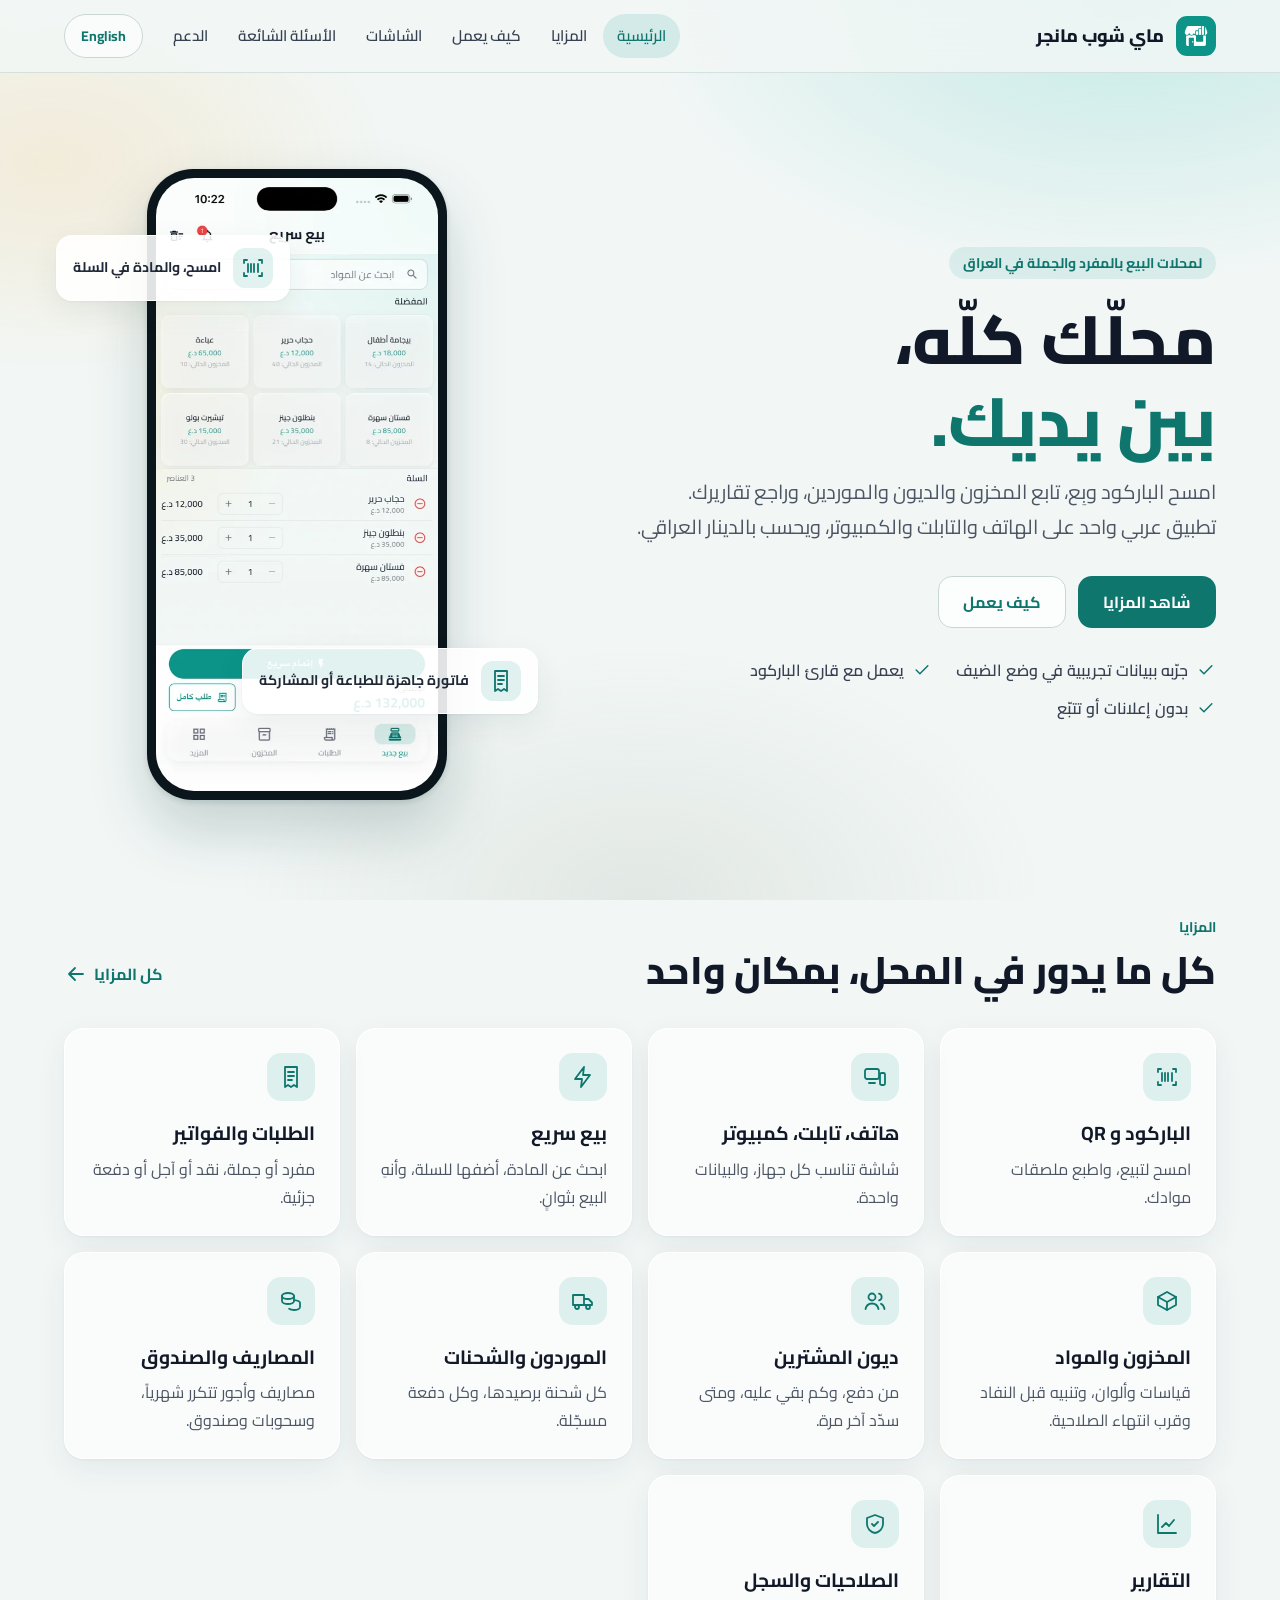
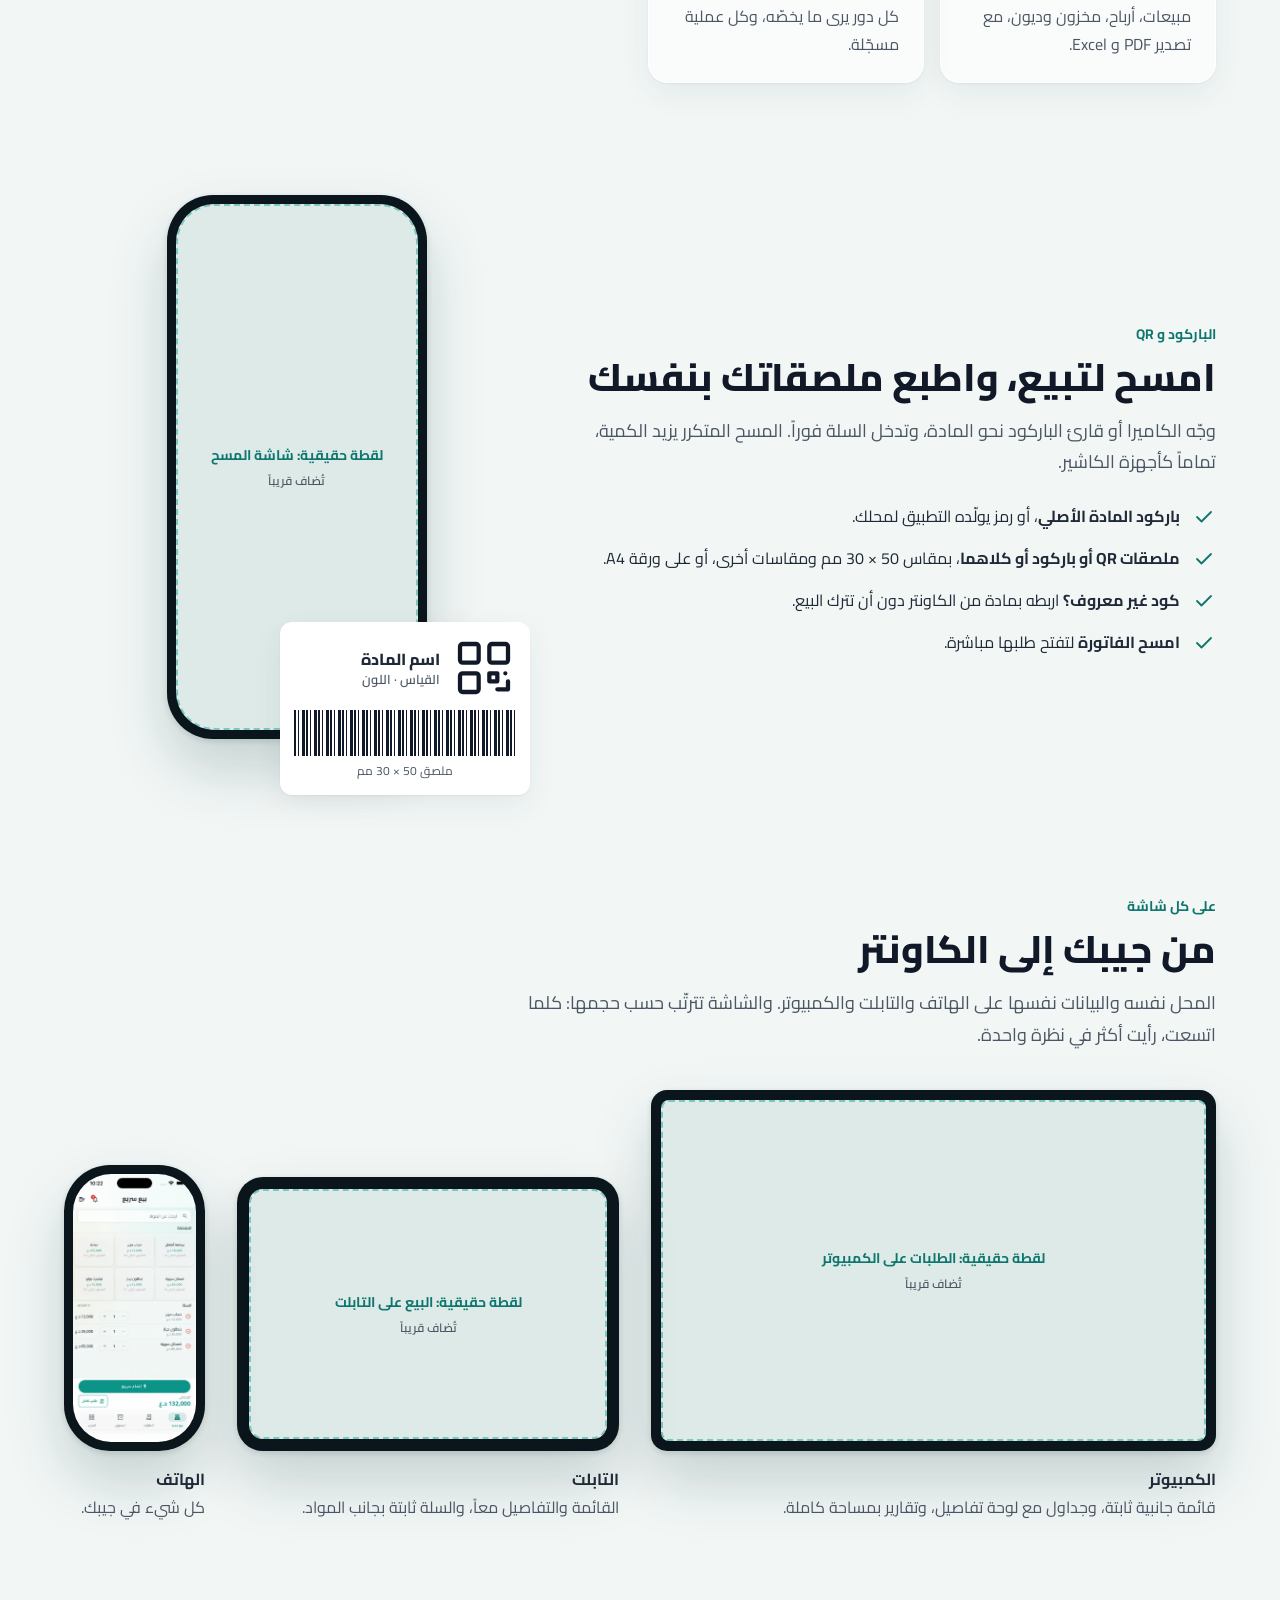
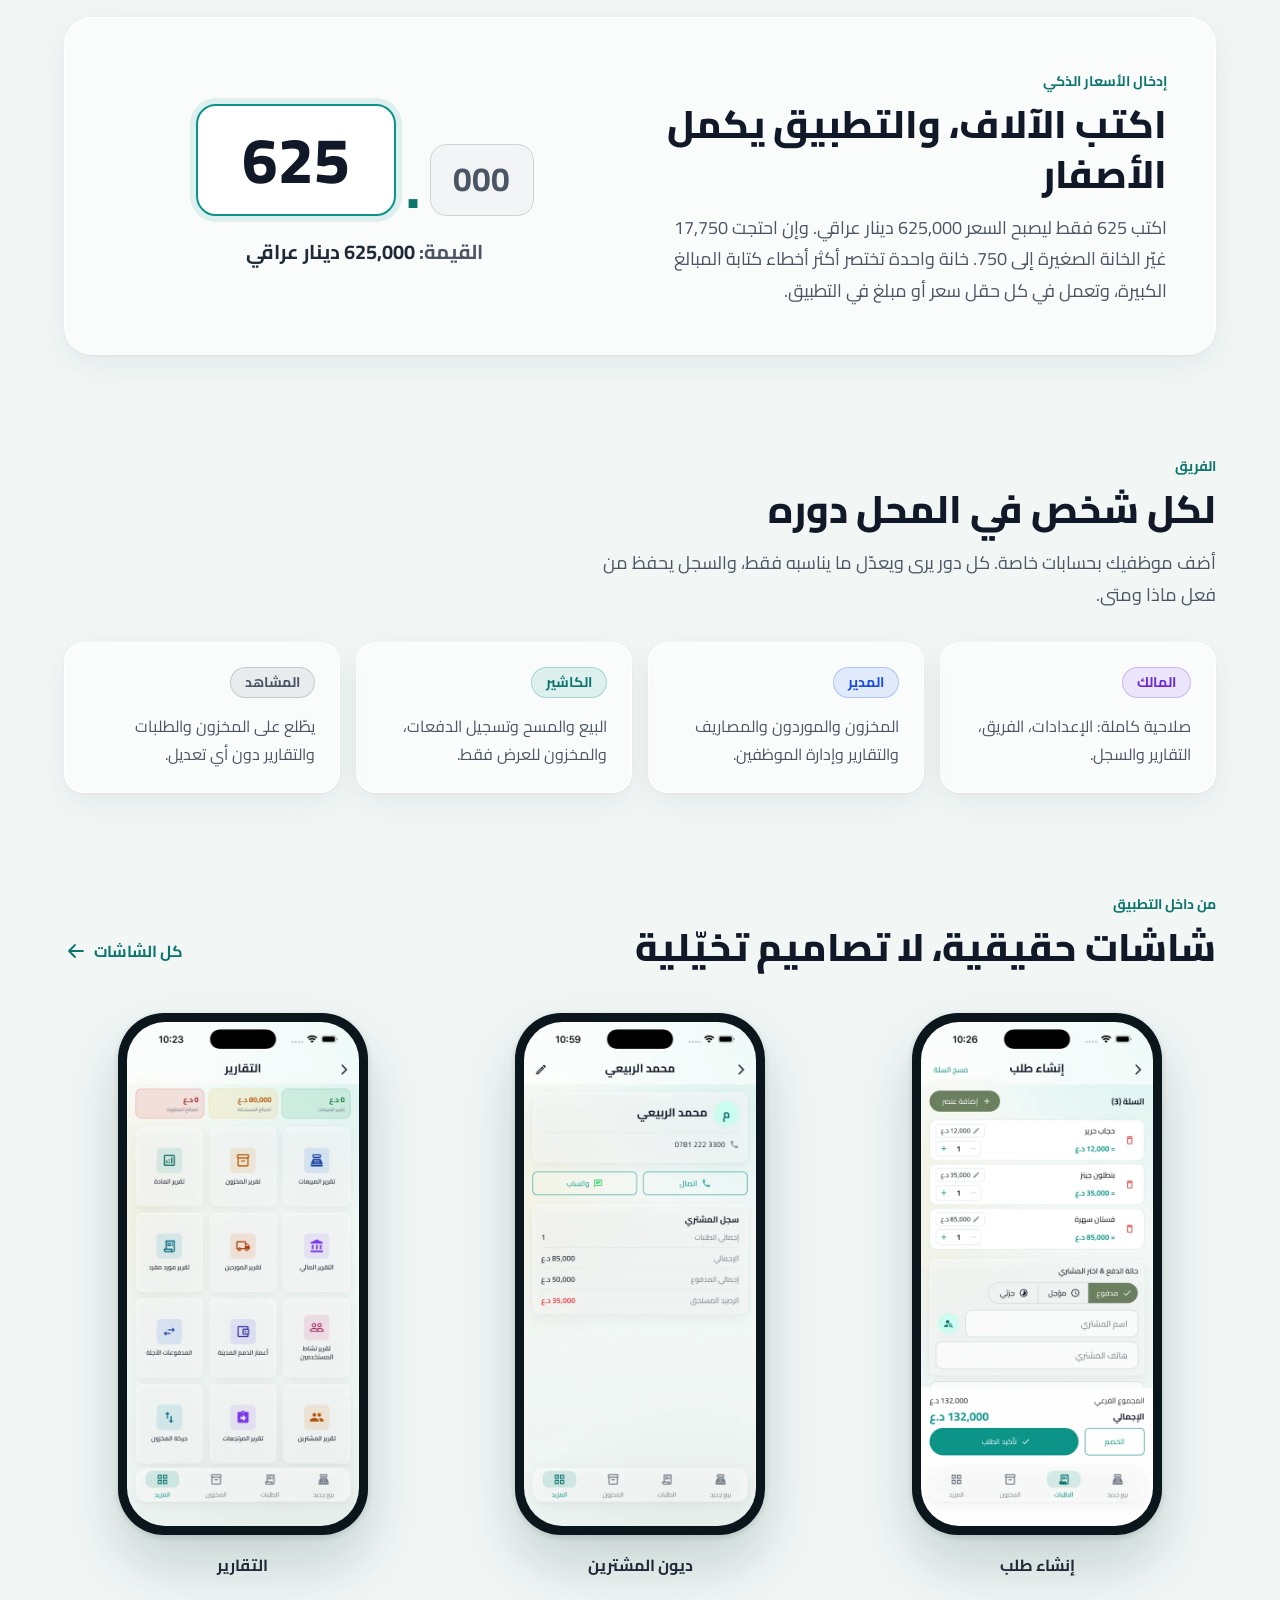
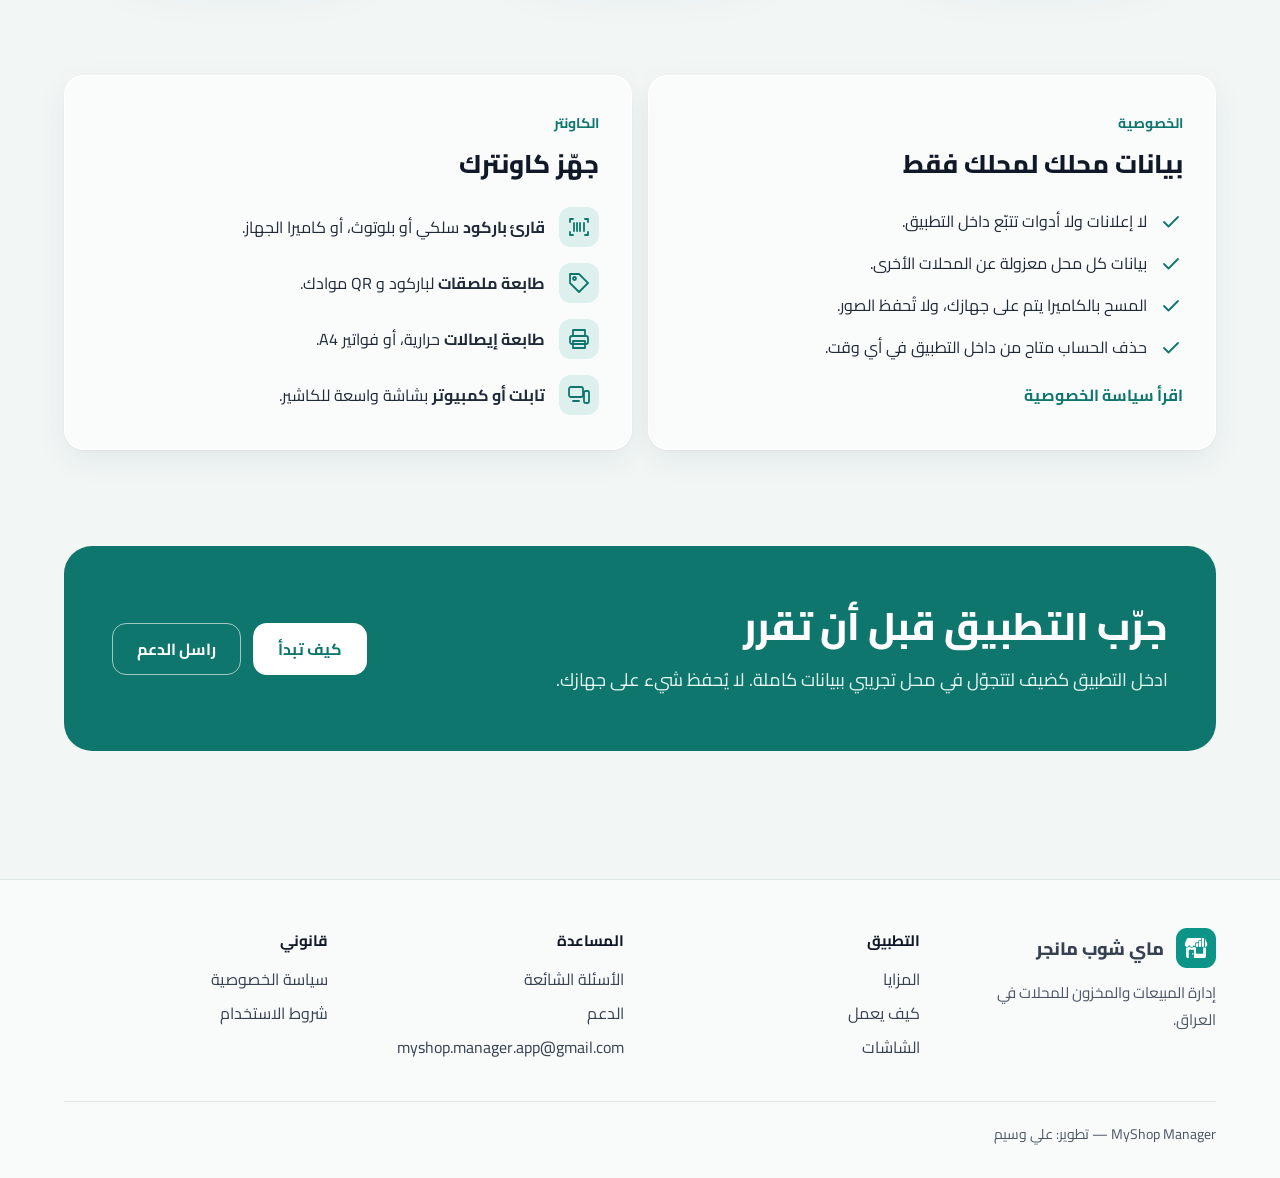
==== commit 2584bf44: "Turn the site into six pages around barcode and big screens Home, Features, How it works, Screens, F" ====
--- a/index.html
+++ b/index.html
@@ -3,411 +3,482 @@
 <head>
   <meta charset="utf-8">
   <meta name="viewport" content="width=device-width, initial-scale=1">
-  <title>MyShop Manager — ماي شوب مانجر | إدارة المبيعات والمخزون</title>
-  <meta name="description" content="ماي شوب مانجر: تطبيق عربي لإدارة المبيعات والمخزون والديون والتقارير في المحلات التجارية بالعراق — MyShop Manager, sales and inventory management for retail shops in Iraq.">
-  <meta name="theme-color" content="#0d9488">
+  <title>ماي شوب مانجر | MyShop Manager — إدارة المبيعات والمخزون للمحلات في العراق</title>
+  <meta name="description" content="ماي شوب مانجر: بيع بالباركود، مخزون، ديون المشترين، موردون وتقارير على الهاتف والتابلت والكمبيوتر — MyShop Manager, sales and inventory for shops in Iraq.">
+  <meta name="theme-color" content="#0f766e">
+  <link rel="canonical" href="https://aliwaseem27.github.io/myshop-legal/">
+  <meta property="og:type" content="website">
+  <meta property="og:site_name" content="MyShop Manager">
+  <meta property="og:title" content="ماي شوب مانجر | MyShop Manager — إدارة المبيعات والمخزون للمحلات في العراق">
+  <meta property="og:description" content="ماي شوب مانجر: بيع بالباركود، مخزون، ديون المشترين، موردون وتقارير على الهاتف والتابلت والكمبيوتر — MyShop Manager, sales and inventory for shops in Iraq.">
+  <meta property="og:url" content="https://aliwaseem27.github.io/myshop-legal/">
+  <meta property="og:image" content="https://aliwaseem27.github.io/myshop-legal/app_icon.png">
   <link rel="icon" type="image/png" href="app_icon.png">
   <link rel="preconnect" href="https://fonts.googleapis.com">
   <link rel="preconnect" href="https://fonts.gstatic.com" crossorigin>
-  <link href="https://fonts.googleapis.com/css2?family=Cairo:wght@400;600;700&display=swap" rel="stylesheet">
+  <link href="https://fonts.googleapis.com/css2?family=Cairo:wght@400;600;700;800&display=swap" rel="stylesheet">
   <link rel="stylesheet" href="styles.css">
   <script src="lang.js"></script>
-  <!-- Marks JS as available before first paint: the scroll-reveal start state
-       (opacity 0) is scoped to .js, so no-JS visitors see all content. -->
+  <!-- Marks JS as available before first paint: reveal, tabs and the FAQ
+       filter scope their start states to .js, so no-JS visitors see all content. -->
   <script>document.documentElement.classList.add('js');</script>
 </head>
-<body class="landing-page">
-  <header class="site-header">
-    <div class="bar">
-      <img src="app_icon.png" alt="MyShop Manager">
-      <div class="brand"><a href="index.html">MyShop Manager</a></div>
-      <button id="lang-toggle" type="button">English</button>
+<body>
+  <a class="skip" href="#content"><span class="ar">انتقل إلى المحتوى</span><span class="en">Skip to content</span></a>
+
+  <header class="hdr">
+    <div class="wrap bar">
+      <a class="brand" href="index.html"><img src="app_icon.png" alt="" width="40" height="40"><span class="ar">ماي شوب مانجر</span><span class="en">MyShop Manager</span></a>
+      <nav class="nav" aria-label="Main">
+        <a href="index.html" aria-current="page"><span class="ar">الرئيسية</span><span class="en">Home</span></a>
+        <a href="features.html"><span class="ar">المزايا</span><span class="en">Features</span></a>
+        <a href="how.html"><span class="ar">كيف يعمل</span><span class="en">How it works</span></a>
+        <a href="screens.html"><span class="ar">الشاشات</span><span class="en">Screens</span></a>
+        <a href="faq.html"><span class="ar">الأسئلة الشائعة</span><span class="en">FAQ</span></a>
+        <a href="support.html"><span class="ar">الدعم</span><span class="en">Support</span></a>
+      </nav>
+      <button id="lang-toggle" type="button" lang="en">English</button>
     </div>
   </header>
 
-  <!-- Icon sprite — defined once, referenced from both language blocks. -->
+  <!-- Icon sprite: defined once per page, referenced from both language blocks. -->
   <svg xmlns="http://www.w3.org/2000/svg" style="display:none" aria-hidden="true">
-    <symbol id="i-bolt" viewBox="0 0 24 24"><path d="M13 2 4.5 13.5H11l-1 8.5L18.5 10.5H12L13 2Z"/></symbol>
-    <symbol id="i-receipt" viewBox="0 0 24 24"><path d="M5 3h14v18l-2.5-1.5L14 21l-2-1.5L10 21l-2.5-1.5L5 21V3Z"/><path d="M9 8h6M9 12h6M9 16h4"/></symbol>
-    <symbol id="i-box" viewBox="0 0 24 24"><path d="M3 8.5 12 4l9 4.5v7L12 20l-9-4.5v-7Z"/><path d="m3 8.5 9 4.5 9-4.5M12 13v7"/></symbol>
-    <symbol id="i-users" viewBox="0 0 24 24"><circle cx="9" cy="8" r="3.2"/><path d="M3 20c0-3.3 2.7-5.5 6-5.5s6 2.2 6 5.5"/><path d="M16.5 5.3a3 3 0 0 1 0 5.4M18 19.5c0-2.1-.7-3.7-1.9-4.8"/></symbol>
-    <symbol id="i-truck" viewBox="0 0 24 24"><path d="M3 7h11v10H3z"/><path d="M14 10h4l3 3v4h-7z"/><circle cx="7" cy="18" r="1.8"/><circle cx="17.5" cy="18" r="1.8"/></symbol>
-    <symbol id="i-coins" viewBox="0 0 24 24"><ellipse cx="8" cy="6.5" rx="5" ry="2.5"/><path d="M3 6.5v4c0 1.4 2.2 2.5 5 2.5s5-1.1 5-2.5v-4"/><ellipse cx="16" cy="15" rx="5" ry="2.5"/><path d="M11 15v4c0 1.4 2.2 2.5 5 2.5s5-1.1 5-2.5v-4"/></symbol>
-    <symbol id="i-chart" viewBox="0 0 24 24"><path d="M4 4v16h16"/><rect x="7" y="12" width="3" height="5" rx="1"/><rect x="12" y="8" width="3" height="9" rx="1"/><rect x="17" y="5" width="3" height="12" rx="1"/></symbol>
-    <symbol id="i-shield" viewBox="0 0 24 24"><path d="M12 3 5 6v6c0 4.2 2.9 7.6 7 9 4.1-1.4 7-4.8 7-9V6l-7-3Z"/><path d="m9 12 2 2 4-4"/></symbol>
-    <symbol id="i-globe" viewBox="0 0 24 24"><circle cx="12" cy="12" r="9"/><path d="M3 12h18"/><path d="M12 3c2.5 2.6 3.8 5.6 3.8 9s-1.3 6.4-3.8 9c-2.5-2.6-3.8-5.6-3.8-9S9.5 5.6 12 3Z"/></symbol>
-    <symbol id="i-cloud" viewBox="0 0 24 24"><path d="M7 18.5a4.2 4.2 0 0 1-.6-8.4 5.6 5.6 0 0 1 10.8 1.2 3.7 3.7 0 0 1-.7 7.2H7Z"/></symbol>
-    <symbol id="i-qr" viewBox="0 0 24 24"><rect x="3" y="3" width="7" height="7" rx="1.2"/><rect x="14" y="3" width="7" height="7" rx="1.2"/><rect x="3" y="14" width="7" height="7" rx="1.2"/><path d="M14 14h3v3h-3zM19.5 19.5h1.5v1.5h-1.5zM14 20.5h2M19.5 14H21"/></symbol>
-    <symbol id="i-devices" viewBox="0 0 24 24"><rect x="2" y="4" width="13" height="9.5" rx="1.5"/><path d="M6 17.5h6"/><rect x="16.5" y="8" width="5.5" height="12" rx="1.5"/></symbol>
+    <symbol id="i-scan" viewBox="0 0 24 24"><path d="M3 7V4h3M18 4h3v3M21 17v3h-3M6 20H3v-3M7 8v8M10 8v8M13 8v8M17 8v8"/></symbol>
+    <symbol id="i-qr" viewBox="0 0 24 24"><rect x="3" y="3" width="7" height="7" rx="1"/><rect x="14" y="3" width="7" height="7" rx="1"/><rect x="3" y="14" width="7" height="7" rx="1"/><path d="M14 14h3v3h-3zM17 20h4v-3M20 14v.01"/></symbol>
+    <symbol id="i-devices" viewBox="0 0 24 24"><rect x="2" y="4" width="14" height="10" rx="2"/><path d="M6 18h6"/><rect x="17" y="8" width="5" height="12" rx="1.5"/></symbol>
+    <symbol id="i-bolt" viewBox="0 0 24 24"><path d="M13 2 4 14h7l-1 8 9-12h-7l1-8z"/></symbol>
+    <symbol id="i-receipt" viewBox="0 0 24 24"><path d="M6 2h12v20l-3-2-3 2-3-2-3 2V2z"/><path d="M9 7h6M9 11h6M9 15h4"/></symbol>
+    <symbol id="i-box" viewBox="0 0 24 24"><path d="M21 8 12 3 3 8v8l9 5 9-5V8z"/><path d="m3 8 9 5 9-5M12 13v8"/></symbol>
+    <symbol id="i-users" viewBox="0 0 24 24"><circle cx="9" cy="8" r="3.5"/><path d="M2.5 20c.8-3.5 3.4-5.5 6.5-5.5s5.7 2 6.5 5.5"/><path d="M16 4.6a3.5 3.5 0 0 1 0 6.8M18 14.8c1.8.7 3 2.5 3.5 5.2"/></symbol>
+    <symbol id="i-truck" viewBox="0 0 24 24"><path d="M2 6h11v10H2zM13 10h4.5L21 13.5V16h-8"/><circle cx="6" cy="18" r="2"/><circle cx="17" cy="18" r="2"/></symbol>
+    <symbol id="i-coins" viewBox="0 0 24 24"><ellipse cx="9" cy="7" rx="6" ry="3"/><path d="M3 7v5c0 1.7 2.7 3 6 3s6-1.3 6-3V7"/><path d="M15 11.2c3.3.2 6 1.4 6 2.8v4c0 1.7-2.7 3-6 3-2 0-3.8-.5-4.9-1.3"/></symbol>
+    <symbol id="i-chart" viewBox="0 0 24 24"><path d="M3 3v18h18"/><path d="M7 15l4-4 3 3 5-6"/></symbol>
+    <symbol id="i-shield" viewBox="0 0 24 24"><path d="M12 3 4 6v6c0 4.5 3.4 8.3 8 9 4.6-.7 8-4.5 8-9V6l-8-3z"/><path d="m9 12 2 2 4-4"/></symbol>
+    <symbol id="i-globe" viewBox="0 0 24 24"><circle cx="12" cy="12" r="9"/><path d="M3 12h18M12 3c2.5 2.6 3.8 5.6 3.8 9s-1.3 6.4-3.8 9c-2.5-2.6-3.8-5.6-3.8-9S9.5 5.6 12 3z"/></symbol>
+    <symbol id="i-store" viewBox="0 0 24 24"><path d="M3 9 5 4h14l2 5"/><path d="M3 9a3 3 0 0 0 6 0 3 3 0 0 0 6 0 3 3 0 0 0 6 0"/><path d="M5 12v8h14v-8"/></symbol>
+    <symbol id="i-printer" viewBox="0 0 24 24"><path d="M6 9V3h12v6"/><rect x="3" y="9" width="18" height="8" rx="2"/><path d="M6 14h12v7H6z"/></symbol>
+    <symbol id="i-tag" viewBox="0 0 24 24"><path d="M3 12V3h9l9 9-9 9-9-9z"/><circle cx="7.5" cy="7.5" r="1.5"/></symbol>
+    <symbol id="i-check" viewBox="0 0 24 24"><path d="m5 12 4.5 4.5L19 7"/></symbol>
+    <symbol id="i-arrow" viewBox="0 0 24 24"><path d="M19 12H5m6-6-6 6 6 6"/></symbol>
+    <symbol id="i-chev" viewBox="0 0 24 24"><path d="m6 9 6 6 6-6"/></symbol>
+    <symbol id="i-download" viewBox="0 0 24 24"><path d="M12 3v12m-5-5 5 5 5-5M4 20h16"/></symbol>
+    <symbol id="i-mail" viewBox="0 0 24 24"><rect x="3" y="5" width="18" height="14" rx="2"/><path d="m3 7 9 6 9-6"/></symbol>
+    <symbol id="i-lock" viewBox="0 0 24 24"><rect x="4" y="10" width="16" height="11" rx="2"/><path d="M8 10V7a4 4 0 0 1 8 0v3"/></symbol>
+    <symbol id="i-help" viewBox="0 0 24 24"><circle cx="12" cy="12" r="9"/><path d="M9.5 9.5a2.5 2.5 0 1 1 3.5 2.3c-.6.3-1 .9-1 1.6V14M12 17.5v.01"/></symbol>
+    <symbol id="i-trash" viewBox="0 0 24 24"><path d="M4 7h16M10 11v6M14 11v6M6 7l1 13h10l1-13M9 7V4h6v3"/></symbol>
+    <symbol id="i-eye" viewBox="0 0 24 24"><path d="M2 12s3.5-7 10-7 10 7 10 7-3.5 7-10 7S2 12 2 12z"/><circle cx="12" cy="12" r="3"/></symbol>
   </svg>
 
+  <div id="content">
   <!-- ═══════════════════════ العربية ═══════════════════════ -->
-  <main data-lang="ar" class="landing">
-
-    <section class="hero-band">
-      <div class="wrap hero-grid">
-        <div class="hero-copy reveal">
-          <span class="eyebrow">صُمّم لمحلات العراق</span>
-          <h1>ماي شوب مانجر</h1>
-          <p class="lede">مبيعات، مخزون، ديون، وتقارير — محلك كلّه في جيبك.</p>
-          <ul class="chips">
-            <li>عربي بالكامل</li>
-            <li>دينار عراقي</li>
-            <li>أندرويد و iOS</li>
-            <li>فواتير للطباعة</li>
-          </ul>
-        </div>
-
-        <div class="phone-stage reveal" style="--d:.15s">
+  <main data-lang="ar">
+    <section class="wrap hero">
+      <div class="split">
+        <div class="reveal">
+          <span class="eyebrow pill">لمحلات البيع بالمفرد والجملة في العراق</span>
+          <h1>محلّك كلّه،<br><em>بين يديك.</em></h1>
+          <p class="lead">امسح الباركود وبِع، تابع المخزون والديون والموردين، وراجع تقاريرك. تطبيق عربي واحد على الهاتف والتابلت والكمبيوتر، ويحسب بالدينار العراقي.</p>
+          <div class="btn-row">
+            <!-- TODO: store links. Remove `hidden` once the store URLs are filled in. -->
+            <a class="btn btn-p" href="#" hidden><svg class="ico" aria-hidden="true"><use href="#i-download"/></svg>حمّل من App Store</a>
+            <a class="btn btn-p" href="#" hidden><svg class="ico" aria-hidden="true"><use href="#i-download"/></svg>حمّل من Google Play</a>
+            <a class="btn btn-p" href="features.html">شاهد المزايا</a>
+            <a class="btn btn-s" href="how.html">كيف يعمل</a>
+          </div>
+          <ul class="hero-points">
+            <li><svg class="ico" aria-hidden="true"><use href="#i-check"/></svg>جرّبه ببيانات تجريبية في وضع الضيف</li>
+            <li><svg class="ico" aria-hidden="true"><use href="#i-check"/></svg>يعمل مع قارئ الباركود</li>
+            <li><svg class="ico" aria-hidden="true"><use href="#i-check"/></svg>بدون إعلانات أو تتبّع</li>
+          </ul>
+        </div>
+        <div class="hero-stage reveal" style="--d:.15s">
           <div class="phone">
             <img src="screens/01.webp" width="515" height="1120" alt="شاشة البيع السريع في التطبيق: بحث عن المواد، المفضلة، والسلة مع الإجمالي">
           </div>
-        </div>
-      </div>
-    </section>
-
-    <section>
-      <div class="wrap">
-        <div class="section-head reveal">
+          <div class="float a glass"><span class="tile sm"><svg class="ico" aria-hidden="true"><use href="#i-scan"/></svg></span>امسح، والمادة في السلة</div>
+          <div class="float b glass"><span class="tile sm"><svg class="ico" aria-hidden="true"><use href="#i-receipt"/></svg></span>فاتورة جاهزة للطباعة أو المشاركة</div>
+        </div>
+      </div>
+    </section>
+
+    <section class="wrap band">
+      <div class="head-row reveal">
+        <div>
           <span class="eyebrow">المزايا</span>
-          <h2>كل ما يحتاجه المحل</h2>
-        </div>
-
-        <ul class="feature-grid" data-stagger>
-          <li class="feature reveal">
-            <div class="ico-tile"><svg class="ico"><use href="#i-bolt"/></svg></div>
-            <h3>بيع سريع</h3>
-            <p>أضف المواد وأنهِ البيع بثوانٍ.</p>
-          </li>
-          <li class="feature reveal">
-            <div class="ico-tile"><svg class="ico"><use href="#i-receipt"/></svg></div>
-            <h3>الطلبات والفواتير</h3>
-            <p>نقد، آجل، أو دفعة جزئية — واطبع أو شارك.</p>
-          </li>
-          <li class="feature reveal">
-            <div class="ico-tile"><svg class="ico"><use href="#i-box"/></svg></div>
-            <h3>المخزون والمواد</h3>
-            <p>قياسات وألوان، وتنبيه قبل النفاد.</p>
-          </li>
-          <li class="feature reveal">
-            <div class="ico-tile"><svg class="ico"><use href="#i-users"/></svg></div>
-            <h3>ديون المشترين</h3>
-            <p>من دفع، وكم بقي عليه.</p>
-          </li>
-          <li class="feature reveal">
-            <div class="ico-tile"><svg class="ico"><use href="#i-truck"/></svg></div>
-            <h3>الموردون والشحنات</h3>
-            <p>كل شحنة برصيدها المستحق.</p>
-          </li>
-          <li class="feature reveal">
-            <div class="ico-tile"><svg class="ico"><use href="#i-coins"/></svg></div>
-            <h3>المصاريف والصندوق</h3>
-            <p>مصاريف شهرية تتكرر، وسحوبات نهائية.</p>
-          </li>
-          <li class="feature reveal">
-            <div class="ico-tile"><svg class="ico"><use href="#i-chart"/></svg></div>
-            <h3>التقارير</h3>
-            <p>12 تقريراً، وتصدير PDF و Excel.</p>
-          </li>
-          <li class="feature reveal">
-            <div class="ico-tile"><svg class="ico"><use href="#i-shield"/></svg></div>
-            <h3>الصلاحيات والسجل</h3>
-            <p>كل دور يرى ما يخصّه، وكل عملية مسجّلة.</p>
-          </li>
-          <li class="feature reveal">
-            <div class="ico-tile"><svg class="ico"><use href="#i-globe"/></svg></div>
-            <h3>عربي وإنجليزي</h3>
-            <p>ولغة الفاتورة مستقلة عن لغة التطبيق.</p>
-          </li>
-          <li class="feature reveal">
-            <div class="ico-tile"><svg class="ico"><use href="#i-cloud"/></svg></div>
-            <h3>أجهزة متعددة</h3>
-            <p>بيانات محفوظة، وتنبيهات لحظية.</p>
-          </li>
-        </ul>
-      </div>
-    </section>
-
-    <section>
-      <div class="wrap">
-        <div class="section-head reveal">
+          <h2 class="h2">كل ما يدور في المحل، بمكان واحد</h2>
+        </div>
+        <a class="more" href="features.html">كل المزايا<svg class="ico flip" aria-hidden="true"><use href="#i-arrow"/></svg></a>
+      </div>
+      <ul class="grid-tiles" data-stagger>
+        <li class="glass reveal"><span class="tile"><svg class="ico" aria-hidden="true"><use href="#i-scan"/></svg></span><h3>الباركود و QR</h3><p>امسح لتبيع، واطبع ملصقات موادك.</p></li>
+        <li class="glass reveal"><span class="tile"><svg class="ico" aria-hidden="true"><use href="#i-devices"/></svg></span><h3>هاتف، تابلت، كمبيوتر</h3><p>شاشة تناسب كل جهاز، والبيانات واحدة.</p></li>
+        <li class="glass reveal"><span class="tile"><svg class="ico" aria-hidden="true"><use href="#i-bolt"/></svg></span><h3>بيع سريع</h3><p>ابحث عن المادة، أضفها للسلة، وأنهِ البيع بثوانٍ.</p></li>
+        <li class="glass reveal"><span class="tile"><svg class="ico" aria-hidden="true"><use href="#i-receipt"/></svg></span><h3>الطلبات والفواتير</h3><p>مفرد أو جملة، نقد أو آجل أو دفعة جزئية.</p></li>
+        <li class="glass reveal"><span class="tile"><svg class="ico" aria-hidden="true"><use href="#i-box"/></svg></span><h3>المخزون والمواد</h3><p>قياسات وألوان، وتنبيه قبل النفاد وقرب انتهاء الصلاحية.</p></li>
+        <li class="glass reveal"><span class="tile"><svg class="ico" aria-hidden="true"><use href="#i-users"/></svg></span><h3>ديون المشترين</h3><p>من دفع، وكم بقي عليه، ومتى سدّد آخر مرة.</p></li>
+        <li class="glass reveal"><span class="tile"><svg class="ico" aria-hidden="true"><use href="#i-truck"/></svg></span><h3>الموردون والشحنات</h3><p>كل شحنة برصيدها، وكل دفعة مسجّلة.</p></li>
+        <li class="glass reveal"><span class="tile"><svg class="ico" aria-hidden="true"><use href="#i-coins"/></svg></span><h3>المصاريف والصندوق</h3><p>مصاريف وأجور تتكرر شهرياً، وسحوبات وصندوق.</p></li>
+        <li class="glass reveal"><span class="tile"><svg class="ico" aria-hidden="true"><use href="#i-chart"/></svg></span><h3>التقارير</h3><p>مبيعات، أرباح، مخزون وديون، مع تصدير PDF و Excel.</p></li>
+        <li class="glass reveal"><span class="tile"><svg class="ico" aria-hidden="true"><use href="#i-shield"/></svg></span><h3>الصلاحيات والسجل</h3><p>كل دور يرى ما يخصّه، وكل عملية مسجّلة.</p></li>
+      </ul>
+    </section>
+
+    <section class="wrap band">
+      <div class="split">
+        <div class="reveal">
+          <span class="eyebrow">الباركود و QR</span>
+          <h2 class="h2">امسح لتبيع، واطبع ملصقاتك بنفسك</h2>
+          <p class="lead">وجّه الكاميرا أو قارئ الباركود نحو المادة، وتدخل السلة فوراً. المسح المتكرر يزيد الكمية، تماماً كأجهزة الكاشير.</p>
+          <ul class="checks">
+            <li><svg class="ico" aria-hidden="true"><use href="#i-check"/></svg><span><strong>باركود المادة الأصلي</strong>، أو رمز يولّده التطبيق لمحلك.</span></li>
+            <li><svg class="ico" aria-hidden="true"><use href="#i-check"/></svg><span><strong>ملصقات QR أو باركود أو كلاهما</strong>، بمقاس 50 × 30 مم ومقاسات أخرى، أو على ورقة A4.</span></li>
+            <li><svg class="ico" aria-hidden="true"><use href="#i-check"/></svg><span><strong>كود غير معروف؟</strong> اربطه بمادة من الكاونتر دون أن تترك البيع.</span></li>
+            <li><svg class="ico" aria-hidden="true"><use href="#i-check"/></svg><span><strong>امسح الفاتورة</strong> لتفتح طلبها مباشرة.</span></li>
+          </ul>
+        </div>
+        <div class="scan-stage reveal" style="--d:.15s">
+          <div class="phone">
+            <div class="ph" role="img" aria-label="شاشة المسح في التطبيق" data-shot="screens/10.webp">لقطة حقيقية: شاشة المسح<small>تُضاف قريباً</small></div>
+          </div>
+          <div class="label" role="img" aria-label="مثال لملصق مادة بمقاس 50 × 30 مم عليه رمز QR وباركود">
+            <div class="top"><svg class="ico qr" aria-hidden="true"><use href="#i-qr"/></svg><div>اسم المادة<small>القياس · اللون</small></div></div>
+            <div class="bars"></div>
+            <p class="size">ملصق 50 × 30 مم</p>
+          </div>
+        </div>
+      </div>
+    </section>
+
+    <section class="wrap band">
+      <div class="reveal" style="max-width: 720px">
+        <span class="eyebrow">على كل شاشة</span>
+        <h2 class="h2">من جيبك إلى الكاونتر</h2>
+        <p class="lead">المحل نفسه والبيانات نفسها على الهاتف والتابلت والكمبيوتر. والشاشة تترتّب حسب حجمها: كلما اتسعت، رأيت أكثر في نظرة واحدة.</p>
+      </div>
+      <div class="trio">
+        <figure class="reveal">
+          <div class="desktop"><div class="ph" role="img" aria-label="التطبيق على الكمبيوتر: جدول الطلبات مع لوحة التفاصيل" data-shot="screens/desktop-orders.webp">لقطة حقيقية: الطلبات على الكمبيوتر<small>تُضاف قريباً</small></div></div>
+          <figcaption><strong>الكمبيوتر</strong><span>قائمة جانبية ثابتة، وجداول مع لوحة تفاصيل، وتقارير بمساحة كاملة.</span></figcaption>
+        </figure>
+        <figure class="reveal" style="--d:.1s">
+          <div class="tablet"><div class="ph" role="img" aria-label="البيع السريع على التابلت: المواد والسلة جنباً إلى جنب" data-shot="screens/tablet-quick-sale.webp">لقطة حقيقية: البيع على التابلت<small>تُضاف قريباً</small></div></div>
+          <figcaption><strong>التابلت</strong><span>القائمة والتفاصيل معاً، والسلة ثابتة بجانب المواد.</span></figcaption>
+        </figure>
+        <figure class="reveal" style="--d:.2s">
+          <div class="phone"><img src="screens/01.webp" width="515" height="1120" loading="lazy" alt="البيع السريع على الهاتف"></div>
+          <figcaption><strong>الهاتف</strong><span>كل شيء في جيبك.</span></figcaption>
+        </figure>
+      </div>
+    </section>
+
+    <section class="wrap band">
+      <div class="glass price-card reveal">
+        <div>
+          <span class="eyebrow">إدخال الأسعار الذكي</span>
+          <h2 class="h2">اكتب الآلاف، والتطبيق يكمل الأصفار</h2>
+          <p class="lead">اكتب 625 فقط ليصبح السعر 625,000 دينار عراقي. وإن احتجت 17,750 غيّر الخانة الصغيرة إلى 750. خانة واحدة تختصر أكثر أخطاء كتابة المبالغ الكبيرة، وتعمل في كل حقل سعر أو مبلغ في التطبيق.</p>
+        </div>
+        <div class="price-demo" role="img" aria-label="الخانة الكبيرة فيها 625 والصغيرة فيها 000، والقيمة 625,000 دينار عراقي">
+          <div class="boxes" dir="ltr"><span class="big">625</span><span class="dot">.</span><span class="small">000</span></div>
+          <div class="value"><span class="muted">القيمة:</span> 625,000 دينار عراقي</div>
+        </div>
+      </div>
+    </section>
+
+    <section class="wrap band">
+      <div class="reveal">
+        <span class="eyebrow">الفريق</span>
+        <h2 class="h2">لكل شخص في المحل دوره</h2>
+        <p class="lead" style="max-width: 640px">أضف موظفيك بحسابات خاصة. كل دور يرى ويعدّل ما يناسبه فقط، والسجل يحفظ من فعل ماذا ومتى.</p>
+      </div>
+      <ul class="grid-tiles roles" data-stagger>
+        <li class="glass reveal"><span class="badge r-owner">المالك</span><p>صلاحية كاملة: الإعدادات، الفريق، التقارير والسجل.</p></li>
+        <li class="glass reveal"><span class="badge r-manager">المدير</span><p>المخزون والموردون والمصاريف والتقارير وإدارة الموظفين.</p></li>
+        <li class="glass reveal"><span class="badge r-cashier">الكاشير</span><p>البيع والمسح وتسجيل الدفعات، والمخزون للعرض فقط.</p></li>
+        <li class="glass reveal"><span class="badge r-viewer">المشاهد</span><p>يطّلع على المخزون والطلبات والتقارير دون أي تعديل.</p></li>
+      </ul>
+    </section>
+
+    <section class="wrap band">
+      <div class="head-row reveal">
+        <div>
           <span class="eyebrow">من داخل التطبيق</span>
-          <h2>شاشات حقيقية</h2>
-        </div>
-
-        <ul class="gallery" data-stagger>
-          <li class="shot reveal">
-            <img src="screens/02.webp" width="515" height="1120" loading="lazy" alt="شاشة إنشاء طلب مع المواد وطريقة الدفع">
-            <figcaption>إنشاء طلب</figcaption>
-          </li>
-          <li class="shot reveal">
-            <img src="screens/03.webp" width="515" height="1120" loading="lazy" alt="ملف مشترٍ يعرض الرصيد المستحق وسجل الدفعات">
-            <figcaption>ديون المشترين</figcaption>
-          </li>
-          <li class="shot reveal">
-            <img src="screens/04.webp" width="515" height="1120" loading="lazy" alt="تفاصيل مادة مع سعر الشراء والبيع وهامش الربح">
-            <figcaption>تفاصيل المادة</figcaption>
-          </li>
-          <li class="shot reveal">
-            <img src="screens/06.webp" width="515" height="1120" loading="lazy" alt="فاتورة جاهزة للطباعة أو المشاركة">
-            <figcaption>الفاتورة</figcaption>
-          </li>
-          <li class="shot reveal">
-            <img src="screens/08.webp" width="515" height="1120" loading="lazy" alt="قائمة التقارير الاثني عشر في التطبيق">
-            <figcaption>التقارير</figcaption>
-          </li>
-        </ul>
-      </div>
-    </section>
-
-    <section class="soon-band">
-      <div class="wrap">
-        <div class="section-head reveal">
-          <span class="eyebrow">قيد التطوير</span>
-          <h2>قريباً</h2>
-        </div>
-
-        <ul class="soon-grid" data-stagger>
-          <li class="soon-card reveal">
-            <span class="badge-soon">قريباً</span>
-            <div class="ico-tile"><svg class="ico"><use href="#i-qr"/></svg></div>
-            <h3>نظام QR والباركود</h3>
-            <p>امسح لتبيع.</p>
-            <ul>
-              <li>باركود المادة، أو باركود خاص بمحلك</li>
-              <li>طباعة ملصقات QR أو باركود</li>
-              <li>دعم أجهزة قراءة الباركود</li>
-            </ul>
-          </li>
-          <li class="soon-card reveal">
-            <span class="badge-soon">قريباً</span>
-            <div class="ico-tile"><svg class="ico"><use href="#i-devices"/></svg></div>
-            <h3>التابلت وسطح المكتب</h3>
-            <p>شاشة أوسع للكاونتر الثابت.</p>
-            <ul>
-              <li>القائمة والتفاصيل جنباً إلى جنب</li>
-              <li>عمل أسرع بلوحة المفاتيح</li>
-              <li>مساحة أكبر للتقارير</li>
-            </ul>
-          </li>
-        </ul>
-      </div>
-    </section>
-
-    <section>
-      <div class="wrap">
-        <div class="contact-card reveal">
-          <h2>الدعم</h2>
-          <a class="mail" href="mailto:myshop.manager.app@gmail.com">myshop.manager.app@gmail.com</a>
-        </div>
-
-        <ul class="doc-links reveal">
-          <li>
-            <a href="privacy.html">
-              <span class="doc-title">سياسة الخصوصية</span>
-              <span class="doc-sub">ما البيانات التي يتعامل معها التطبيق</span>
-            </a>
-          </li>
-          <li>
-            <a href="terms.html">
-              <span class="doc-title">شروط الاستخدام</span>
-              <span class="doc-sub">قواعد استخدام الخدمة</span>
-            </a>
-          </li>
-        </ul>
-      </div>
-    </section>
-
-    <footer class="site-footer">
-      <div class="wrap">
-        <p>MyShop Manager — تطوير: علي وسيم</p>
-      </div>
-    </footer>
+          <h2 class="h2">شاشات حقيقية، لا تصاميم تخيّلية</h2>
+        </div>
+        <a class="more" href="screens.html">كل الشاشات<svg class="ico flip" aria-hidden="true"><use href="#i-arrow"/></svg></a>
+      </div>
+      <ul class="gallery" data-stagger>
+        <li class="reveal"><div class="phone"><img src="screens/02.webp" width="515" height="1120" loading="lazy" alt="شاشة إنشاء طلب مع المواد وطريقة الدفع"></div><p>إنشاء طلب</p></li>
+        <li class="reveal"><div class="phone"><img src="screens/03.webp" width="515" height="1120" loading="lazy" alt="ملف مشترٍ يعرض الرصيد المستحق وسجل الدفعات"></div><p>ديون المشترين</p></li>
+        <li class="reveal"><div class="phone"><img src="screens/08.webp" width="515" height="1120" loading="lazy" alt="قائمة التقارير في التطبيق"></div><p>التقارير</p></li>
+      </ul>
+    </section>
+
+    <section class="wrap band">
+      <div class="halves">
+        <div class="glass card reveal">
+          <span class="eyebrow">الخصوصية</span>
+          <h2>بيانات محلك لمحلك فقط</h2>
+          <ul class="checks" style="margin-top: 0">
+            <li><svg class="ico" aria-hidden="true"><use href="#i-check"/></svg>لا إعلانات ولا أدوات تتبّع داخل التطبيق.</li>
+            <li><svg class="ico" aria-hidden="true"><use href="#i-check"/></svg>بيانات كل محل معزولة عن المحلات الأخرى.</li>
+            <li><svg class="ico" aria-hidden="true"><use href="#i-check"/></svg>المسح بالكاميرا يتم على جهازك، ولا تُحفظ الصور.</li>
+            <li><svg class="ico" aria-hidden="true"><use href="#i-check"/></svg>حذف الحساب متاح من داخل التطبيق في أي وقت.</li>
+          </ul>
+          <a class="more" href="privacy.html" style="margin-top: 12px">اقرأ سياسة الخصوصية</a>
+        </div>
+        <div class="glass card reveal" style="--d:.1s">
+          <span class="eyebrow">الكاونتر</span>
+          <h2>جهّز كاونترك</h2>
+          <ul class="kit">
+            <li><span class="tile sm"><svg class="ico" aria-hidden="true"><use href="#i-scan"/></svg></span><span><strong>قارئ باركود</strong> سلكي أو بلوتوث، أو كاميرا الجهاز.</span></li>
+            <li><span class="tile sm"><svg class="ico" aria-hidden="true"><use href="#i-tag"/></svg></span><span><strong>طابعة ملصقات</strong> لباركود و QR موادك.</span></li>
+            <li><span class="tile sm"><svg class="ico" aria-hidden="true"><use href="#i-printer"/></svg></span><span><strong>طابعة إيصالات</strong> حرارية، أو فواتير A4.</span></li>
+            <li><span class="tile sm"><svg class="ico" aria-hidden="true"><use href="#i-devices"/></svg></span><span><strong>تابلت أو كمبيوتر</strong> بشاشة واسعة للكاشير.</span></li>
+          </ul>
+        </div>
+      </div>
+    </section>
+
+    <section class="wrap band">
+      <div class="cta reveal">
+        <div>
+          <h2>جرّب التطبيق قبل أن تقرر</h2>
+          <p>ادخل التطبيق كضيف لتتجوّل في محل تجريبي ببيانات كاملة. لا يُحفظ شيء على جهازك.</p>
+        </div>
+        <div class="btn-row">
+          <!-- TODO: store links. Remove `hidden` once the store URLs are filled in. -->
+          <a class="btn btn-light" href="#" hidden>App Store</a>
+          <a class="btn btn-light" href="#" hidden>Google Play</a>
+          <a class="btn btn-light" href="how.html">كيف تبدأ</a>
+          <a class="btn btn-ghost" href="support.html">راسل الدعم</a>
+        </div>
+      </div>
+    </section>
   </main>
 
   <!-- ═══════════════════════ English ═══════════════════════ -->
-  <main data-lang="en" dir="ltr" class="landing">
-
-    <section class="hero-band">
-      <div class="wrap hero-grid">
-        <div class="hero-copy reveal">
-          <span class="eyebrow">Built for Iraqi shops</span>
-          <h1>MyShop Manager</h1>
-          <p class="lede">Sales, inventory, debts and reports — your whole shop in your pocket.</p>
-          <ul class="chips">
-            <li>Arabic-first</li>
-            <li>Iraqi Dinar</li>
-            <li>Android &amp; iOS</li>
-            <li>Print-ready invoices</li>
-          </ul>
-        </div>
-
-        <div class="phone-stage reveal" style="--d:.15s">
+  <main data-lang="en" dir="ltr">
+    <section class="wrap hero">
+      <div class="split">
+        <div class="reveal">
+          <span class="eyebrow pill">For retail and wholesale shops in Iraq</span>
+          <h1>Your whole shop,<br><em>in your hands.</em></h1>
+          <p class="lead">Scan a barcode and sell, keep track of stock, debts and suppliers, and read your reports. One app on phone, tablet and computer, counted in Iraqi Dinar.</p>
+          <div class="btn-row">
+            <!-- TODO: store links. Remove `hidden` once the store URLs are filled in. -->
+            <a class="btn btn-p" href="#" hidden><svg class="ico" aria-hidden="true"><use href="#i-download"/></svg>Get it on the App Store</a>
+            <a class="btn btn-p" href="#" hidden><svg class="ico" aria-hidden="true"><use href="#i-download"/></svg>Get it on Google Play</a>
+            <a class="btn btn-p" href="features.html">See the features</a>
+            <a class="btn btn-s" href="how.html">How it works</a>
+          </div>
+          <ul class="hero-points">
+            <li><svg class="ico" aria-hidden="true"><use href="#i-check"/></svg>Try it with sample data in guest mode</li>
+            <li><svg class="ico" aria-hidden="true"><use href="#i-check"/></svg>Works with barcode scanners</li>
+            <li><svg class="ico" aria-hidden="true"><use href="#i-check"/></svg>No ads or tracking</li>
+          </ul>
+        </div>
+        <div class="hero-stage reveal" style="--d:.15s">
           <div class="phone">
-            <img src="screens/01.webp" width="515" height="1120" alt="The app's Quick Sale screen: material search, favourites, and the cart with its total">
-          </div>
-        </div>
-      </div>
-    </section>
-
-    <section>
-      <div class="wrap">
-        <div class="section-head reveal">
+            <img src="screens/01.webp" width="515" height="1120" alt="The app's Quick Sale screen: material search, favourites and a cart with its total (Arabic interface)">
+          </div>
+          <div class="float a glass"><span class="tile sm"><svg class="ico" aria-hidden="true"><use href="#i-scan"/></svg></span>Scan, and it's in the cart</div>
+          <div class="float b glass"><span class="tile sm"><svg class="ico" aria-hidden="true"><use href="#i-receipt"/></svg></span>Invoice ready to print or share</div>
+        </div>
+      </div>
+    </section>
+
+    <section class="wrap band">
+      <div class="head-row reveal">
+        <div>
           <span class="eyebrow">Features</span>
-          <h2>Everything a shop needs</h2>
-        </div>
-
-        <ul class="feature-grid" data-stagger>
-          <li class="feature reveal">
-            <div class="ico-tile"><svg class="ico"><use href="#i-bolt"/></svg></div>
-            <h3>Quick Sale</h3>
-            <p>Add materials, finish in seconds.</p>
-          </li>
-          <li class="feature reveal">
-            <div class="ico-tile"><svg class="ico"><use href="#i-receipt"/></svg></div>
-            <h3>Orders &amp; invoices</h3>
-            <p>Cash, deferred or partial — print or share.</p>
-          </li>
-          <li class="feature reveal">
-            <div class="ico-tile"><svg class="ico"><use href="#i-box"/></svg></div>
-            <h3>Inventory</h3>
-            <p>Sizes, colours, and alerts before you run out.</p>
-          </li>
-          <li class="feature reveal">
-            <div class="ico-tile"><svg class="ico"><use href="#i-users"/></svg></div>
-            <h3>Buyer debts</h3>
-            <p>Who paid, and what's still owed.</p>
-          </li>
-          <li class="feature reveal">
-            <div class="ico-tile"><svg class="ico"><use href="#i-truck"/></svg></div>
-            <h3>Suppliers &amp; shipments</h3>
-            <p>Every shipment with its balance.</p>
-          </li>
-          <li class="feature reveal">
-            <div class="ico-tile"><svg class="ico"><use href="#i-coins"/></svg></div>
-            <h3>Expenses &amp; cash</h3>
-            <p>Repeating monthly expenses, permanent withdrawals.</p>
-          </li>
-          <li class="feature reveal">
-            <div class="ico-tile"><svg class="ico"><use href="#i-chart"/></svg></div>
-            <h3>Reports</h3>
-            <p>12 reports, exported to PDF and Excel.</p>
-          </li>
-          <li class="feature reveal">
-            <div class="ico-tile"><svg class="ico"><use href="#i-shield"/></svg></div>
-            <h3>Roles &amp; activity log</h3>
-            <p>Each role sees its own; everything is logged.</p>
-          </li>
-          <li class="feature reveal">
-            <div class="ico-tile"><svg class="ico"><use href="#i-globe"/></svg></div>
-            <h3>Arabic &amp; English</h3>
-            <p>Invoice language set separately from the app.</p>
-          </li>
-          <li class="feature reveal">
-            <div class="ico-tile"><svg class="ico"><use href="#i-cloud"/></svg></div>
-            <h3>Multiple devices</h3>
-            <p>Data kept safe, alerts in real time.</p>
-          </li>
-        </ul>
-      </div>
-    </section>
-
-    <section>
-      <div class="wrap">
-        <div class="section-head reveal">
+          <h2 class="h2">Everything a shop runs on, in one place</h2>
+        </div>
+        <a class="more" href="features.html">All features<svg class="ico flip" aria-hidden="true"><use href="#i-arrow"/></svg></a>
+      </div>
+      <ul class="grid-tiles" data-stagger>
+        <li class="glass reveal"><span class="tile"><svg class="ico" aria-hidden="true"><use href="#i-scan"/></svg></span><h3>Barcodes &amp; QR</h3><p>Scan to sell, and print labels for your materials.</p></li>
+        <li class="glass reveal"><span class="tile"><svg class="ico" aria-hidden="true"><use href="#i-devices"/></svg></span><h3>Phone, tablet, computer</h3><p>A layout for every screen, one set of data.</p></li>
+        <li class="glass reveal"><span class="tile"><svg class="ico" aria-hidden="true"><use href="#i-bolt"/></svg></span><h3>Quick Sale</h3><p>Find a material, add it to the cart, done in seconds.</p></li>
+        <li class="glass reveal"><span class="tile"><svg class="ico" aria-hidden="true"><use href="#i-receipt"/></svg></span><h3>Orders &amp; invoices</h3><p>Retail or wholesale, cash, deferred or part-paid.</p></li>
+        <li class="glass reveal"><span class="tile"><svg class="ico" aria-hidden="true"><use href="#i-box"/></svg></span><h3>Inventory</h3><p>Sizes and colours, with alerts before stock runs out or expires.</p></li>
+        <li class="glass reveal"><span class="tile"><svg class="ico" aria-hidden="true"><use href="#i-users"/></svg></span><h3>Buyer debts</h3><p>Who paid, what is still owed, and when they last paid.</p></li>
+        <li class="glass reveal"><span class="tile"><svg class="ico" aria-hidden="true"><use href="#i-truck"/></svg></span><h3>Suppliers &amp; shipments</h3><p>Every shipment with its balance, every payment recorded.</p></li>
+        <li class="glass reveal"><span class="tile"><svg class="ico" aria-hidden="true"><use href="#i-coins"/></svg></span><h3>Expenses &amp; cash</h3><p>Monthly costs and wages, withdrawals and the till.</p></li>
+        <li class="glass reveal"><span class="tile"><svg class="ico" aria-hidden="true"><use href="#i-chart"/></svg></span><h3>Reports</h3><p>Sales, profit, stock and debts, exported to PDF or Excel.</p></li>
+        <li class="glass reveal"><span class="tile"><svg class="ico" aria-hidden="true"><use href="#i-shield"/></svg></span><h3>Roles &amp; activity log</h3><p>Each role sees its own part, and every action is logged.</p></li>
+      </ul>
+    </section>
+
+    <section class="wrap band">
+      <div class="split">
+        <div class="reveal">
+          <span class="eyebrow">Barcodes &amp; QR</span>
+          <h2 class="h2">Scan to sell, and print your own labels</h2>
+          <p class="lead">Point the camera or a barcode scanner at a material and it lands in the cart. Scan it again to add one more, just like a checkout scanner.</p>
+          <ul class="checks">
+            <li><svg class="ico" aria-hidden="true"><use href="#i-check"/></svg><span><strong>The material's own barcode</strong>, or a code the app generates for your shop.</span></li>
+            <li><svg class="ico" aria-hidden="true"><use href="#i-check"/></svg><span><strong>QR, barcode or both</strong> on 50 × 30 mm labels, other sizes, or A4 sticker sheets.</span></li>
+            <li><svg class="ico" aria-hidden="true"><use href="#i-check"/></svg><span><strong>Unknown code?</strong> Link it to a material without leaving the sale.</span></li>
+            <li><svg class="ico" aria-hidden="true"><use href="#i-check"/></svg><span><strong>Scan an invoice</strong> to open its order.</span></li>
+          </ul>
+        </div>
+        <div class="scan-stage reveal" style="--d:.15s">
+          <div class="phone">
+            <div class="ph" role="img" aria-label="The app's scanner screen" data-shot="screens/10.webp">Real capture: the scanner<small>Coming shortly</small></div>
+          </div>
+          <div class="label" role="img" aria-label="Example 50 × 30 mm material label with a QR code and a barcode">
+            <div class="top"><svg class="ico qr" aria-hidden="true"><use href="#i-qr"/></svg><div>Material name<small>Size · Colour</small></div></div>
+            <div class="bars"></div>
+            <p class="size">50 × 30 mm label</p>
+          </div>
+        </div>
+      </div>
+    </section>
+
+    <section class="wrap band">
+      <div class="reveal" style="max-width: 720px">
+        <span class="eyebrow">On every screen</span>
+        <h2 class="h2">From your pocket to the counter</h2>
+        <p class="lead">The same shop and the same data on phone, tablet and computer. The layout follows the screen: the wider it is, the more you see at once.</p>
+      </div>
+      <div class="trio">
+        <figure class="reveal">
+          <div class="desktop"><div class="ph" role="img" aria-label="The app on a computer: orders table with a detail panel" data-shot="screens/desktop-orders.webp">Real capture: orders on a computer<small>Coming shortly</small></div></div>
+          <figcaption><strong>Computer</strong><span>A fixed sidebar, tables with a detail panel, and full-width reports.</span></figcaption>
+        </figure>
+        <figure class="reveal" style="--d:.1s">
+          <div class="tablet"><div class="ph" role="img" aria-label="Quick Sale on a tablet: products and cart side by side" data-shot="screens/tablet-quick-sale.webp">Real capture: selling on a tablet<small>Coming shortly</small></div></div>
+          <figcaption><strong>Tablet</strong><span>List and details together, with the cart beside the products.</span></figcaption>
+        </figure>
+        <figure class="reveal" style="--d:.2s">
+          <div class="phone"><img src="screens/01.webp" width="515" height="1120" loading="lazy" alt="Quick Sale on a phone (Arabic interface)"></div>
+          <figcaption><strong>Phone</strong><span>Everything in your pocket.</span></figcaption>
+        </figure>
+      </div>
+    </section>
+
+    <section class="wrap band">
+      <div class="glass price-card reveal">
+        <div>
+          <span class="eyebrow">Smart price entry</span>
+          <h2 class="h2">Type the thousands, the app adds the zeros</h2>
+          <p class="lead">Type 625 and the price is 625,000 Iraqi Dinar. Need 17,750? Change the small box to 750. One field that removes the most common mistake with large amounts, in every price and amount field in the app.</p>
+        </div>
+        <div class="price-demo" role="img" aria-label="The large box holds 625 and the small box 000; the value is 625,000 Iraqi Dinar">
+          <div class="boxes" dir="ltr"><span class="big">625</span><span class="dot">.</span><span class="small">000</span></div>
+          <div class="value"><span class="muted">Value:</span> 625,000 Iraqi Dinar</div>
+        </div>
+      </div>
+    </section>
+
+    <section class="wrap band">
+      <div class="reveal">
+        <span class="eyebrow">Your team</span>
+        <h2 class="h2">Everyone in the shop has their role</h2>
+        <p class="lead" style="max-width: 640px">Give each staff member their own account. Each role sees and changes only what it should, and the log keeps who did what, and when.</p>
+      </div>
+      <ul class="grid-tiles roles" data-stagger>
+        <li class="glass reveal"><span class="badge r-owner">Owner</span><p>Full access: settings, team, reports and the log.</p></li>
+        <li class="glass reveal"><span class="badge r-manager">Manager</span><p>Inventory, suppliers, expenses, reports and staff.</p></li>
+        <li class="glass reveal"><span class="badge r-cashier">Cashier</span><p>Selling, scanning and payments; inventory is view-only.</p></li>
+        <li class="glass reveal"><span class="badge r-viewer">Viewer</span><p>Sees inventory, orders and reports without changing anything.</p></li>
+      </ul>
+    </section>
+
+    <section class="wrap band">
+      <div class="head-row reveal">
+        <div>
           <span class="eyebrow">Inside the app</span>
-          <h2>Real screens</h2>
-        </div>
-
-        <ul class="gallery" data-stagger>
-          <li class="shot reveal">
-            <img src="screens/02.webp" width="515" height="1120" loading="lazy" alt="Creating an order with its materials and payment method">
-            <figcaption>New order</figcaption>
-          </li>
-          <li class="shot reveal">
-            <img src="screens/03.webp" width="515" height="1120" loading="lazy" alt="A buyer's profile showing the outstanding balance and payment history">
-            <figcaption>Buyer debts</figcaption>
-          </li>
-          <li class="shot reveal">
-            <img src="screens/04.webp" width="515" height="1120" loading="lazy" alt="Material details with buying price, selling price and profit margin">
-            <figcaption>Material details</figcaption>
-          </li>
-          <li class="shot reveal">
-            <img src="screens/06.webp" width="515" height="1120" loading="lazy" alt="An invoice ready to print or share">
-            <figcaption>Invoice</figcaption>
-          </li>
-          <li class="shot reveal">
-            <img src="screens/08.webp" width="515" height="1120" loading="lazy" alt="The app's twelve reports">
-            <figcaption>Reports</figcaption>
-          </li>
-        </ul>
-      </div>
-    </section>
-
-    <section class="soon-band">
-      <div class="wrap">
-        <div class="section-head reveal">
-          <span class="eyebrow">In development</span>
-          <h2>Coming soon</h2>
-        </div>
-
-        <ul class="soon-grid" data-stagger>
-          <li class="soon-card reveal">
-            <span class="badge-soon">Coming soon</span>
-            <div class="ico-tile"><svg class="ico"><use href="#i-qr"/></svg></div>
-            <h3>QR &amp; barcode system</h3>
-            <p>Scan to sell.</p>
-            <ul>
-              <li>The material's own barcode, or one generated for your shop</li>
-              <li>Printed QR or barcode labels</li>
-              <li>Support for barcode scanners</li>
-            </ul>
-          </li>
-          <li class="soon-card reveal">
-            <span class="badge-soon">Coming soon</span>
-            <div class="ico-tile"><svg class="ico"><use href="#i-devices"/></svg></div>
-            <h3>Tablet &amp; desktop</h3>
-            <p>A wider screen for a fixed counter.</p>
-            <ul>
-              <li>List and details side by side</li>
-              <li>Faster keyboard-driven work</li>
-              <li>More room for reports</li>
-            </ul>
-          </li>
-        </ul>
-      </div>
-    </section>
-
-    <section>
-      <div class="wrap">
-        <div class="contact-card reveal">
-          <h2>Support</h2>
-          <a class="mail" href="mailto:myshop.manager.app@gmail.com">myshop.manager.app@gmail.com</a>
-        </div>
-
-        <ul class="doc-links reveal">
-          <li>
-            <a href="privacy.html">
-              <span class="doc-title">Privacy Policy</span>
-              <span class="doc-sub">What data the app handles</span>
-            </a>
-          </li>
-          <li>
-            <a href="terms.html">
-              <span class="doc-title">Terms of Service</span>
-              <span class="doc-sub">The rules of the service</span>
-            </a>
-          </li>
-        </ul>
-      </div>
-    </section>
-
-    <footer class="site-footer">
-      <div class="wrap">
-        <p>MyShop Manager — developed by Ali Waseem</p>
-      </div>
-    </footer>
+          <h2 class="h2">Real screens, not mock-ups</h2>
+        </div>
+        <a class="more" href="screens.html">All screens<svg class="ico flip" aria-hidden="true"><use href="#i-arrow"/></svg></a>
+      </div>
+      <ul class="gallery" data-stagger>
+        <li class="reveal"><div class="phone"><img src="screens/02.webp" width="515" height="1120" loading="lazy" alt="Create Order screen with materials and payment method (Arabic interface)"></div><p>Create order</p></li>
+        <li class="reveal"><div class="phone"><img src="screens/03.webp" width="515" height="1120" loading="lazy" alt="A buyer's profile with the balance owed and payment history (Arabic interface)"></div><p>Buyer debts</p></li>
+        <li class="reveal"><div class="phone"><img src="screens/08.webp" width="515" height="1120" loading="lazy" alt="The app's reports list (Arabic interface)"></div><p>Reports</p></li>
+      </ul>
+    </section>
+
+    <section class="wrap band">
+      <div class="halves">
+        <div class="glass card reveal">
+          <span class="eyebrow">Privacy</span>
+          <h2>Your shop's data stays your shop's</h2>
+          <ul class="checks" style="margin-top: 0">
+            <li><svg class="ico" aria-hidden="true"><use href="#i-check"/></svg>No ads or tracking tools in the app.</li>
+            <li><svg class="ico" aria-hidden="true"><use href="#i-check"/></svg>Each shop's data is isolated from every other shop.</li>
+            <li><svg class="ico" aria-hidden="true"><use href="#i-check"/></svg>Camera scanning happens on your device; no images are saved.</li>
+            <li><svg class="ico" aria-hidden="true"><use href="#i-check"/></svg>Delete your account from inside the app at any time.</li>
+          </ul>
+          <a class="more" href="privacy.html" style="margin-top: 12px">Read the privacy policy</a>
+        </div>
+        <div class="glass card reveal" style="--d:.1s">
+          <span class="eyebrow">The counter</span>
+          <h2>Set up your counter</h2>
+          <ul class="kit">
+            <li><span class="tile sm"><svg class="ico" aria-hidden="true"><use href="#i-scan"/></svg></span><span><strong>A barcode scanner</strong>, wired or Bluetooth, or the device camera.</span></li>
+            <li><span class="tile sm"><svg class="ico" aria-hidden="true"><use href="#i-tag"/></svg></span><span><strong>A label printer</strong> for your barcodes and QR codes.</span></li>
+            <li><span class="tile sm"><svg class="ico" aria-hidden="true"><use href="#i-printer"/></svg></span><span><strong>A receipt printer</strong>, thermal, or A4 invoices.</span></li>
+            <li><span class="tile sm"><svg class="ico" aria-hidden="true"><use href="#i-devices"/></svg></span><span><strong>A tablet or computer</strong> with a wide screen for the cashier.</span></li>
+          </ul>
+        </div>
+      </div>
+    </section>
+
+    <section class="wrap band">
+      <div class="cta reveal">
+        <div>
+          <h2>Try it before you decide</h2>
+          <p>Enter the app as a guest to explore a sample shop with full data. Nothing is stored on your device.</p>
+        </div>
+        <div class="btn-row">
+          <!-- TODO: store links. Remove `hidden` once the store URLs are filled in. -->
+          <a class="btn btn-light" href="#" hidden>App Store</a>
+          <a class="btn btn-light" href="#" hidden>Google Play</a>
+          <a class="btn btn-light" href="how.html">How to start</a>
+          <a class="btn btn-ghost" href="support.html">Contact support</a>
+        </div>
+      </div>
+    </section>
   </main>
+  </div>
+
+  <footer class="ftr">
+    <div class="wrap">
+      <div class="cols">
+        <div>
+          <a class="brand" href="index.html"><img src="app_icon.png" alt="" width="40" height="40"><span class="ar">ماي شوب مانجر</span><span class="en">MyShop Manager</span></a>
+          <p class="tag"><span class="ar">إدارة المبيعات والمخزون للمحلات في العراق.</span><span class="en">Sales and inventory management for shops in Iraq.</span></p>
+        </div>
+        <nav aria-label="App">
+          <h2><span class="ar">التطبيق</span><span class="en">App</span></h2>
+          <ul>
+            <li><a href="features.html"><span class="ar">المزايا</span><span class="en">Features</span></a></li>
+            <li><a href="how.html"><span class="ar">كيف يعمل</span><span class="en">How it works</span></a></li>
+            <li><a href="screens.html"><span class="ar">الشاشات</span><span class="en">Screens</span></a></li>
+          </ul>
+        </nav>
+        <nav aria-label="Help">
+          <h2><span class="ar">المساعدة</span><span class="en">Help</span></h2>
+          <ul>
+            <li><a href="faq.html"><span class="ar">الأسئلة الشائعة</span><span class="en">FAQ</span></a></li>
+            <li><a href="support.html"><span class="ar">الدعم</span><span class="en">Support</span></a></li>
+            <li><a href="mailto:myshop.manager.app@gmail.com">myshop.manager.app@gmail.com</a></li>
+          </ul>
+        </nav>
+        <nav aria-label="Legal">
+          <h2><span class="ar">قانوني</span><span class="en">Legal</span></h2>
+          <ul>
+            <li><a href="privacy.html"><span class="ar">سياسة الخصوصية</span><span class="en">Privacy Policy</span></a></li>
+            <li><a href="terms.html"><span class="ar">شروط الاستخدام</span><span class="en">Terms of Service</span></a></li>
+          </ul>
+        </nav>
+      </div>
+      <p class="credit"><span class="ar">MyShop Manager — تطوير: علي وسيم</span><span class="en">MyShop Manager — developed by Ali Waseem</span></p>
+    </div>
+  </footer>
 
   <script src="site.js"></script>
 </body>
--- a/styles.css
+++ b/styles.css
@@ -1,15 +1,43 @@
-/* MyShop Manager — legal pages */
-
+/* MyShop Manager — public site
+   ─────────────────────────────────────────────────────────
+   One stylesheet for every page. Written with logical
+   properties only (margin-inline, inset-inline-start…), so
+   the same rules serve Arabic (RTL) and English (LTR).
+
+   Sections:
+     1. Tokens & base
+     2. Language switching
+     3. Shared chrome: header, nav, footer
+     4. Building blocks: buttons, glass, tiles, icons, devices
+     5. Page sections
+     6. Legal documents (body.doc)
+     7. Scroll reveal & motion
+   ───────────────────────────────────────────────────────── */
+
+/* ── 1. Tokens & base ──────────────────────────────────── */
+/* Colours mirror the app's Hybrid Glass tokens
+   (lib/app/theme/ in the app repo). Text and filled buttons
+   use teal-700 (#0F766E) rather than the brand teal-600 so
+   white-on-teal and teal-on-aurora both clear 4.5:1. */
 :root {
   --teal: #0d9488;
   --teal-dark: #0f766e;
-  --teal-soft: #ccfbf1;
-  --ink: #134e4a;
+  --teal-deeper: #115e59;
+  --teal-tint: rgba(13, 148, 136, 0.12);
+  --ink: #111827;
   --text: #1f2937;
-  --muted: #6b7280;
-  --bg: #f8fafa;
-  --card: #ffffff;
-  --line: #e5e7eb;
+  --muted: #4b5563;
+  --base: #f2f7f6;
+  --line: #dee8e6;
+  --outline: #c9d7d4;
+  --glass: rgba(255, 255, 255, 0.64);
+  --glass-edge: rgba(255, 255, 255, 0.9);
+  --shadow: 0 1px 2px rgba(15, 61, 58, 0.05), 0 10px 30px rgba(15, 61, 58, 0.07);
+  --shadow-device: 0 30px 60px rgba(15, 61, 58, 0.2), 0 2px 6px rgba(15, 61, 58, 0.15);
+  --bezel: #0b161c;
+  --amber-fg: #b45309;
+  --radius: 20px;
+  --wrap: 1200px;
 }
 
 * {
@@ -18,608 +46,1571 @@
 
 html {
   -webkit-text-size-adjust: 100%;
+  scroll-behavior: smooth;
+  scroll-padding-top: 88px;
 }
 
 body {
   margin: 0;
-  background: var(--bg);
+  background: var(--base);
   color: var(--text);
   font-family: 'Cairo', 'Segoe UI', Tahoma, system-ui, -apple-system, sans-serif;
   font-size: 1rem;
-  line-height: 1.8;
-}
-
-/* ── Language switching ─────────────────────────────── */
-/* Arabic is the no-JS default; lang.js flips data-active-lang. */
-main[data-lang='en'] {
-  display: none;
-}
-html[data-active-lang='en'] main[data-lang='ar'] {
-  display: none;
-}
-html[data-active-lang='en'] main[data-lang='en'] {
-  display: block;
-}
-
-/* ── Header ─────────────────────────────────────────── */
-.site-header {
-  background: linear-gradient(135deg, var(--teal) 0%, var(--teal-dark) 100%);
-  color: #fff;
-  padding: 0.9rem 1.25rem;
-}
-
-.site-header .bar {
-  max-width: 760px;
-  margin: 0 auto;
-  display: flex;
-  align-items: center;
-  gap: 0.75rem;
-}
-
-.site-header img {
-  width: 40px;
-  height: 40px;
-  border-radius: 10px;
-  display: block;
-}
-
-.site-header .brand {
-  font-weight: 700;
-  font-size: 1.15rem;
-  letter-spacing: 0.2px;
-  flex: 1;
-}
-
-.site-header .brand a {
-  color: inherit;
-  text-decoration: none;
-}
-
-#lang-toggle {
-  appearance: none;
-  border: 1px solid rgba(255, 255, 255, 0.55);
-  background: rgba(255, 255, 255, 0.12);
-  color: #fff;
-  font: inherit;
-  font-weight: 600;
-  font-size: 0.9rem;
-  padding: 0.3rem 0.9rem;
-  border-radius: 999px;
-  cursor: pointer;
-}
-
-#lang-toggle:hover {
-  background: rgba(255, 255, 255, 0.24);
-}
-
-/* ── Content ────────────────────────────────────────── */
-main {
-  max-width: 760px;
-  margin: 0 auto;
-  padding: 1.5rem 1.25rem 3rem;
-}
-
-h1 {
-  color: var(--ink);
-  font-size: 1.6rem;
-  line-height: 1.4;
-  margin: 0.5rem 0 0.25rem;
-}
-
-.updated {
-  color: var(--muted);
-  font-size: 0.9rem;
-  margin: 0 0 1.5rem;
-}
-
-section {
-  background: var(--card);
-  border: 1px solid var(--line);
-  border-radius: 14px;
-  padding: 1rem 1.25rem;
-  margin-block: 1rem;
-}
-
-h2 {
-  color: var(--teal-dark);
-  font-size: 1.15rem;
-  margin: 0 0 0.5rem;
-  padding-inline-start: 0.75rem;
-  border-inline-start: 4px solid var(--teal);
-  line-height: 1.5;
-}
-
-p,
-ul {
-  margin: 0.5rem 0;
-}
-
-ul {
-  padding-inline-start: 1.4rem;
-}
-
-li {
-  margin-block: 0.25rem;
-}
-
-a {
-  color: var(--teal-dark);
-}
-
-strong {
-  color: var(--ink);
-}
-
-/* ── Index page cards ───────────────────────────────── */
-.doc-links {
-  display: grid;
-  gap: 0.9rem;
-  margin-block: 1.25rem;
-  padding: 0;
-  list-style: none;
-}
-
-.doc-links a {
-  display: block;
-  background: var(--card);
-  border: 1px solid var(--line);
-  border-inline-start: 4px solid var(--teal);
-  border-radius: 14px;
-  padding: 1rem 1.25rem;
-  text-decoration: none;
-  color: var(--text);
-}
-
-.doc-links a:hover {
-  background: var(--teal-soft);
-}
-
-.doc-links .doc-title {
-  display: block;
-  font-weight: 700;
-  color: var(--teal-dark);
-  font-size: 1.1rem;
-}
-
-.doc-links .doc-sub {
-  display: block;
-  color: var(--muted);
-  font-size: 0.9rem;
-}
-
-
-/* ── Footer ─────────────────────────────────────────── */
-.site-footer {
-  color: var(--muted);
-  font-size: 0.9rem;
-  text-align: center;
-  border-top: 1px solid var(--line);
-  margin-top: 2rem;
-  padding-top: 1.25rem;
-}
-
-.site-footer p {
-  margin: 0.2rem 0;
-}
-
-@media (max-width: 480px) {
-  h1 {
-    font-size: 1.35rem;
-  }
-
-  main {
-    padding-inline: 1rem;
-  }
-
-  section {
-    padding: 0.85rem 1rem;
-  }
-}
-
-/* ═══════════════════════════════════════════════════════
-   Landing page (index.html)
-   Scoped under .landing so the legal pages keep the plain
-   document styling above. Everything here is direction-
-   agnostic (logical properties only) — the same markup is
-   rendered RTL for Arabic and LTR for English.
-   ═══════════════════════════════════════════════════════ */
-
-:root {
-  --amber: #d97706;
-  --amber-soft: #fef3c7;
-  --glass: rgba(255, 255, 255, 0.66);
-  --glass-line: rgba(13, 148, 136, 0.14);
-  --shadow-sm: 0 2px 8px rgba(15, 118, 110, 0.07);
-  --shadow-md: 0 10px 30px rgba(15, 118, 110, 0.11);
-  --shadow-lg: 0 24px 60px rgba(15, 118, 110, 0.16);
-}
-
-/* ── Aurora backdrop ────────────────────────────────── */
-/* The app paints a soft teal/amber/moss aurora behind its
-   glass surfaces; this is the web echo of it. Fixed and
-   pointer-events-none so it never interferes with scroll. */
-.landing-page {
-  background: #f4f9f8;
-}
-
-.landing-page::before {
+  line-height: 1.75;
+}
+
+/* The app's aurora backdrop: soft teal / amber / moss light
+   behind the glass. Fixed and inert so it never affects
+   scrolling or hit-testing. */
+body::before {
   content: '';
   position: fixed;
-  inset: -20vmax;
+  inset: 0;
   z-index: -1;
   pointer-events: none;
   background:
-    radial-gradient(38vmax 38vmax at 18% 8%, rgba(20, 184, 166, 0.30), transparent 62%),
-    radial-gradient(34vmax 34vmax at 86% 14%, rgba(245, 158, 11, 0.20), transparent 60%),
-    radial-gradient(40vmax 40vmax at 72% 82%, rgba(107, 127, 94, 0.20), transparent 62%),
-    radial-gradient(30vmax 30vmax at 12% 78%, rgba(13, 148, 136, 0.18), transparent 60%);
-  animation: aurora-drift 26s ease-in-out infinite alternate;
-}
-
-@keyframes aurora-drift {
-  from { transform: translate3d(0, 0, 0) scale(1); }
-  to   { transform: translate3d(2.5%, -2%, 0) scale(1.08); }
-}
-
-/* ── Sticky frosted header ──────────────────────────── */
-.landing-page .site-header {
+    radial-gradient(55% 45% at 88% 0%, rgba(20, 184, 166, 0.2), transparent 70%),
+    radial-gradient(40% 35% at 4% 18%, rgba(245, 158, 11, 0.12), transparent 70%),
+    radial-gradient(45% 40% at 50% 100%, rgba(107, 127, 94, 0.12), transparent 70%);
+}
+
+a {
+  color: var(--teal-dark);
+}
+
+a:hover {
+  color: var(--teal-deeper);
+}
+
+img {
+  max-width: 100%;
+}
+
+/* Class rules like .btn { display: inline-flex } would otherwise
+   beat the UA's [hidden] { display: none }. */
+[hidden] {
+  display: none !important;
+}
+
+:focus-visible {
+  outline: 3px solid rgba(13, 148, 136, 0.55);
+  outline-offset: 2px;
+}
+
+.wrap {
+  max-width: var(--wrap);
+  margin-inline: auto;
+  padding-inline: 24px;
+}
+
+.skip {
+  position: absolute;
+  inset-inline-start: 16px;
+  top: -100px;
+  z-index: 50;
+  background: var(--teal-dark);
+  color: #fff;
+  padding: 10px 16px;
+  border-radius: 10px;
+  font-weight: 700;
+}
+
+.skip:focus {
+  top: 12px;
+  color: #fff;
+}
+
+/* ── 2. Language switching ─────────────────────────────── */
+/* Arabic is the no-JS default; lang.js flips data-active-lang.
+   Page bodies come in parallel <main data-lang> blocks; the
+   shared chrome uses inline .ar / .en spans instead. */
+main[data-lang='en'],
+.en {
+  display: none;
+}
+
+html[data-active-lang='en'] main[data-lang='ar'],
+html[data-active-lang='en'] .ar {
+  display: none;
+}
+
+html[data-active-lang='en'] main[data-lang='en'] {
+  display: block;
+}
+
+html[data-active-lang='en'] .en {
+  display: inline;
+}
+
+/* ── 3. Shared chrome ──────────────────────────────────── */
+/* Frosted header: the one blurred surface per page, the same
+   budget the app gives its chrome. */
+.hdr {
   position: sticky;
   top: 0;
   z-index: 20;
-  background: linear-gradient(135deg, rgba(13, 148, 136, 0.92), rgba(15, 118, 110, 0.92));
-  -webkit-backdrop-filter: blur(14px);
-  backdrop-filter: blur(14px);
-  box-shadow: 0 1px 0 rgba(255, 255, 255, 0.18), var(--shadow-sm);
-}
-
-/* ── Landing shell ──────────────────────────────────── */
-main.landing {
-  max-width: none;
+  background: rgba(242, 247, 246, 0.82);
+  -webkit-backdrop-filter: blur(16px);
+  backdrop-filter: blur(16px);
+  border-bottom: 1px solid rgba(201, 215, 212, 0.7);
+}
+
+.hdr .bar {
+  display: flex;
+  align-items: center;
+  gap: 16px;
+  min-height: 72px;
+}
+
+.brand {
+  display: flex;
+  align-items: center;
+  gap: 12px;
+  text-decoration: none;
+  color: var(--ink);
+  font-weight: 800;
+  font-size: 1.125rem;
+  white-space: nowrap;
+}
+
+.brand:hover {
+  color: var(--ink);
+}
+
+.brand img {
+  width: 40px;
+  height: 40px;
+  border-radius: 11px;
+  display: block;
+}
+
+.nav {
+  display: flex;
+  gap: 2px;
+  margin-inline-start: auto;
+}
+
+.nav a {
+  display: inline-flex;
+  align-items: center;
+  min-height: 44px;
+  padding: 0 14px;
+  border-radius: 999px;
+  color: #374151;
+  text-decoration: none;
+  font-weight: 600;
+  font-size: 0.95rem;
+  white-space: nowrap;
+}
+
+.nav a:hover {
+  background: rgba(13, 148, 136, 0.08);
+  color: var(--teal-dark);
+}
+
+.nav a[aria-current='page'] {
+  background: rgba(13, 148, 136, 0.13);
+  color: var(--teal-dark);
+}
+
+#lang-toggle {
+  appearance: none;
+  display: inline-flex;
+  align-items: center;
+  min-height: 44px;
+  padding: 0 16px;
+  border: 1px solid var(--outline);
+  border-radius: 999px;
+  background: rgba(255, 255, 255, 0.6);
+  color: var(--teal-dark);
+  font: inherit;
+  font-weight: 700;
+  font-size: 0.875rem;
+  cursor: pointer;
+}
+
+#lang-toggle:hover {
+  background: #fff;
+}
+
+/* Below 980px the nav drops to its own scrollable row under
+   the brand bar: every page stays one tap away without a
+   JS-dependent menu. */
+@media (max-width: 980px) {
+  .hdr .bar {
+    flex-wrap: wrap;
+    gap: 8px 16px;
+    padding-top: 10px;
+  }
+
+  #lang-toggle {
+    margin-inline-start: auto;
+  }
+
+  .nav {
+    order: 3;
+    flex-basis: 100%;
+    margin: 0 -24px;
+    padding: 0 18px 8px;
+    overflow-x: auto;
+    scrollbar-width: none;
+  }
+
+  .nav::-webkit-scrollbar {
+    display: none;
+  }
+}
+
+.ftr {
+  border-top: 1px solid var(--line);
+  background: rgba(255, 255, 255, 0.55);
+  margin-top: 32px;
+}
+
+.ftr .cols {
+  display: grid;
+  grid-template-columns: repeat(auto-fit, minmax(190px, 1fr));
+  gap: 32px;
+  padding-block: 48px 8px;
+}
+
+.ftr h2 {
+  margin: 0 0 10px;
+  font-size: 0.95rem;
+  color: var(--ink);
+}
+
+.ftr ul {
+  list-style: none;
   margin: 0;
   padding: 0;
-}
-
-.landing .wrap {
-  max-width: 1080px;
-  margin-inline: auto;
-  padding-inline: 1.25rem;
-}
-
-/* Reset the legal-document <section> card so landing bands
-   can be full-bleed. */
-.landing section {
-  background: none;
-  border: 0;
-  border-radius: 0;
-  padding: 3.25rem 0;
-  margin: 0;
-}
-
-.landing h2 {
-  border: 0;
-  padding-inline-start: 0;
-  font-size: 1.9rem;
-  color: var(--ink);
-  margin: 0;
-  line-height: 1.35;
-}
-
-.landing h3 {
-  font-size: 1.1rem;
-  color: var(--ink);
-  margin: 0 0 0.35rem;
-  line-height: 1.5;
-}
-
-.landing p {
-  margin: 0;
-}
-
-/* ── Shared bits ────────────────────────────────────── */
+  display: grid;
+  gap: 6px;
+}
+
+.ftr a {
+  color: #374151;
+  text-decoration: none;
+}
+
+.ftr a:hover {
+  color: var(--teal-dark);
+  text-decoration: underline;
+}
+
+.ftr .tag {
+  margin: 12px 0 0;
+  color: var(--muted);
+  font-size: 0.95rem;
+}
+
+.ftr .credit {
+  margin: 32px 0 0;
+  padding-block: 20px 32px;
+  border-top: 1px solid var(--line);
+  color: var(--muted);
+  font-size: 0.875rem;
+}
+
+/* ── 4. Building blocks ────────────────────────────────── */
+.ico {
+  width: 24px;
+  height: 24px;
+  flex-shrink: 0;
+  fill: none;
+  stroke: currentColor;
+  stroke-width: 1.8;
+  stroke-linecap: round;
+  stroke-linejoin: round;
+}
+
+/* Arrows point "forward": left in Arabic, right in English. */
+html[dir='ltr'] .flip {
+  transform: scaleX(-1);
+}
+
+.tile {
+  width: 48px;
+  height: 48px;
+  border-radius: 14px;
+  background: var(--teal-tint);
+  color: var(--teal-dark);
+  display: inline-flex;
+  align-items: center;
+  justify-content: center;
+  flex-shrink: 0;
+}
+
+.tile.sm {
+  width: 40px;
+  height: 40px;
+  border-radius: 12px;
+}
+
+.glass {
+  background: var(--glass);
+  border: 1px solid var(--glass-edge);
+  border-radius: var(--radius);
+  box-shadow: var(--shadow);
+}
+
+.btn {
+  display: inline-flex;
+  align-items: center;
+  justify-content: center;
+  gap: 10px;
+  min-height: 52px;
+  padding: 0 24px;
+  border-radius: 14px;
+  border: 1px solid transparent;
+  font-weight: 700;
+  font-size: 1rem;
+  text-decoration: none;
+}
+
+.btn-p {
+  background: var(--teal-dark);
+  color: #fff;
+}
+
+.btn-p:hover {
+  background: var(--teal-deeper);
+  color: #fff;
+}
+
+.btn-s {
+  background: rgba(255, 255, 255, 0.75);
+  border-color: var(--outline);
+  color: var(--teal-dark);
+}
+
+.btn-s:hover {
+  background: #fff;
+}
+
+.btn-row {
+  display: flex;
+  flex-wrap: wrap;
+  gap: 12px;
+}
+
 .eyebrow {
   display: inline-block;
-  font-size: 0.82rem;
+  color: var(--teal-dark);
   font-weight: 700;
-  letter-spacing: 0.4px;
-  color: var(--teal-dark);
-  background: rgba(13, 148, 136, 0.10);
-  border: 1px solid rgba(13, 148, 136, 0.22);
+  font-size: 0.875rem;
+}
+
+.pill {
+  display: inline-block;
+  padding: 4px 14px;
   border-radius: 999px;
-  padding: 0.25rem 0.9rem;
-  margin-bottom: 1rem;
-}
-
-.section-head {
-  text-align: center;
-  max-width: 620px;
-  margin-inline: auto;
-  margin-bottom: 2.25rem;
-}
-
-.section-head p {
-  color: var(--muted);
-  margin-top: 0.6rem;
-}
-
-/* ── Hero ───────────────────────────────────────────── */
-.hero-band {
-  padding-block: 3.5rem 3rem !important;
-}
-
-.hero-grid {
-  display: grid;
-  grid-template-columns: 1.15fr 0.85fr;
-  gap: 2.5rem;
-  align-items: center;
-}
-
-.hero-copy h1 {
-  font-size: clamp(2rem, 5vw, 3rem);
-  line-height: 1.25;
-  margin: 0 0 0.75rem;
-  background: linear-gradient(120deg, var(--ink), var(--teal));
-  -webkit-background-clip: text;
-  background-clip: text;
-  color: transparent;
-}
-
-.hero-copy .lede {
-  font-size: 1.12rem;
-  color: var(--text);
-  margin-bottom: 0.6rem;
-}
-
-.hero-copy .sub {
-  color: var(--muted);
-  max-width: 46ch;
-}
-
-.chips {
-  display: flex;
-  flex-wrap: wrap;
-  gap: 0.5rem;
-  margin-top: 1.5rem;
+  background: rgba(13, 148, 136, 0.1);
+}
+
+.h2 {
+  margin: 6px 0 0;
+  font-size: clamp(1.75rem, 3.2vw, 2.4rem);
+  line-height: 1.3;
+  font-weight: 800;
+  color: var(--ink);
+}
+
+.lead {
+  margin: 12px 0 0;
+  color: var(--muted);
+  font-size: 1.125rem;
+}
+
+.muted {
+  color: var(--muted);
+}
+
+.checks {
+  list-style: none;
   padding: 0;
-  list-style: none;
-}
-
-.chips li {
-  background: var(--glass);
-  border: 1px solid var(--glass-line);
+  margin: 24px 0 0;
+  display: grid;
+  gap: 14px;
+}
+
+.checks li {
+  display: flex;
+  gap: 12px;
+  align-items: flex-start;
+}
+
+.checks .ico {
+  color: var(--teal-dark);
+  margin-top: 3px;
+}
+
+.badge {
+  display: inline-block;
+  padding: 2px 14px;
   border-radius: 999px;
-  padding: 0.35rem 0.85rem;
-  font-size: 0.88rem;
-  font-weight: 600;
-  color: var(--teal-dark);
-  box-shadow: var(--shadow-sm);
-  margin: 0;
-}
-
-/* ── Device frames ─────────────────────────────────── */
-/* Real captures from the app (Arabic, guest-demo data), exported at 515px
-   wide — roughly 2x the display size, so they stay sharp on retina. */
-.phone-stage {
-  display: flex;
-  justify-content: center;
-}
-
+  border: 1px solid;
+  font-weight: 700;
+  font-size: 0.875rem;
+}
+
+/* Role colours come from AppColors.role* in the app. */
+.r-owner { color: #6d28d9; background: rgba(124, 58, 237, 0.12); border-color: rgba(124, 58, 237, 0.28); }
+.r-manager { color: #1d4ed8; background: rgba(37, 99, 235, 0.12); border-color: rgba(37, 99, 235, 0.28); }
+.r-cashier { color: var(--teal-dark); background: var(--teal-tint); border-color: rgba(13, 148, 136, 0.28); }
+.r-viewer { color: var(--muted); background: rgba(107, 114, 128, 0.12); border-color: rgba(107, 114, 128, 0.28); }
+.r-amber { color: var(--amber-fg); background: rgba(245, 158, 11, 0.14); border-color: rgba(245, 158, 11, 0.32); }
+
+/* Device frames. Screens inside are real captures of the app
+   (see README); .ph marks a capture that is still to come. */
 .phone {
-  width: 268px;
+  background: var(--bezel);
+  border-radius: 46px;
   padding: 9px;
-  border-radius: 38px;
-  background: linear-gradient(160deg, #1d3b46, #0b161c);
-  box-shadow: var(--shadow-lg), inset 0 0 0 1px rgba(255, 255, 255, 0.10);
-  animation: float 7s ease-in-out infinite;
-}
-
-.phone img {
+  box-shadow: var(--shadow-device);
+}
+
+.phone img,
+.phone .ph {
   display: block;
   width: 100%;
   height: auto;
-  border-radius: 30px;
-}
-
-@keyframes float {
-  0%, 100% { transform: translateY(0); }
-  50%      { transform: translateY(-10px); }
-}
-
-/* ── Screenshot gallery ─────────────────────────────── */
-.gallery {
-  display: grid;
-  grid-template-columns: repeat(auto-fit, minmax(165px, 1fr));
-  gap: 1.25rem 1rem;
-  padding: 0;
-  margin: 0;
-  list-style: none;
-}
-
-.shot {
-  margin: 0;
-  text-align: center;
-}
-
-.shot img {
+  border-radius: 38px;
+}
+
+.phone .ph {
+  aspect-ratio: 515 / 1120;
+}
+
+.tablet {
+  background: var(--bezel);
+  border-radius: 26px;
+  padding: 12px;
+  box-shadow: var(--shadow-device);
+}
+
+.tablet img,
+.tablet .ph {
   display: block;
   width: 100%;
   height: auto;
+  aspect-ratio: 1194 / 834;
+  border-radius: 14px;
+}
+
+.desktop {
+  background: var(--bezel);
+  border-radius: 16px;
+  padding: 10px;
+  box-shadow: var(--shadow-device);
+}
+
+.desktop img,
+.desktop .ph {
+  display: block;
+  width: 100%;
+  height: auto;
+  aspect-ratio: 1440 / 900;
+  border-radius: 8px;
+}
+
+/* Placeholder for a screenshot that has not been captured
+   yet. data-shot names the file that replaces it. */
+.ph {
+  border: 2px dashed #7cc7be;
+  background: rgba(240, 253, 250, 0.92);
+  display: flex !important;
+  flex-direction: column;
+  align-items: center;
+  justify-content: center;
+  gap: 6px;
+  padding: 16px;
+  text-align: center;
+  color: var(--teal-dark);
+  font-weight: 700;
+  font-size: 0.875rem;
+  line-height: 1.5;
+}
+
+.ph small {
+  color: var(--muted);
+  font-weight: 600;
+  font-size: 0.75rem;
+}
+
+/* ── 5. Page sections ──────────────────────────────────── */
+.band {
+  padding-block: 0 96px;
+}
+
+.page-head {
+  padding-block: 64px 40px;
+  max-width: 780px;
+}
+
+.page-head h1 {
+  margin: 8px 0 0;
+  font-size: clamp(2.25rem, 4.6vw, 3.5rem);
+  line-height: 1.25;
+  font-weight: 800;
+  color: var(--ink);
+}
+
+.page-head .lead {
+  font-size: 1.25rem;
+}
+
+.split {
+  display: grid;
+  grid-template-columns: minmax(0, 1.15fr) minmax(0, 0.85fr);
+  gap: 56px;
+  align-items: center;
+}
+
+.halves {
+  display: grid;
+  grid-template-columns: minmax(0, 1fr) minmax(0, 1fr);
+  gap: 16px;
+}
+
+.head-row {
+  display: flex;
+  flex-wrap: wrap;
+  align-items: flex-end;
+  justify-content: space-between;
+  gap: 16px;
+}
+
+.more {
+  display: inline-flex;
+  align-items: center;
+  gap: 6px;
+  min-height: 44px;
+  font-weight: 700;
+  text-decoration: none;
+}
+
+/* Hero */
+.hero {
+  padding-block: 72px 88px;
+}
+
+.hero h1 {
+  margin: 20px 0 0;
+  font-size: clamp(2.5rem, 5.4vw, 4.25rem);
+  line-height: 1.2;
+  font-weight: 800;
+  color: var(--ink);
+}
+
+html[dir='ltr'] .hero h1 {
+  line-height: 1.1;
+}
+
+.hero h1 em {
+  font-style: normal;
+  color: var(--teal-dark);
+}
+
+.hero .lead {
+  font-size: 1.25rem;
+  max-width: 580px;
+}
+
+.hero .btn-row {
+  margin-top: 32px;
+}
+
+.hero-points {
+  list-style: none;
+  padding: 0;
+  margin: 28px 0 0;
+  display: flex;
+  flex-wrap: wrap;
+  gap: 10px 24px;
+  font-weight: 600;
+  color: #374151;
+}
+
+.hero-points li {
+  display: flex;
+  align-items: center;
+  gap: 8px;
+}
+
+.hero-points .ico {
+  width: 20px;
+  height: 20px;
+  color: var(--teal-dark);
+}
+
+.hero-stage {
+  position: relative;
+  display: flex;
+  justify-content: center;
+  padding-block: 24px;
+}
+
+.hero-stage .phone {
+  width: 300px;
+}
+
+.float {
+  position: absolute;
+  display: flex;
+  align-items: center;
+  gap: 12px;
+  padding: 12px 16px;
+  border-radius: 16px;
+  background: rgba(255, 255, 255, 0.88);
+  font-weight: 700;
+  font-size: 0.875rem;
+  line-height: 1.4;
+}
+
+.float.a { top: 90px; inset-inline-end: -8px; }
+.float.b { bottom: 110px; inset-inline-start: -8px; }
+
+/* Feature tiles */
+.grid-tiles {
+  list-style: none;
+  padding: 0;
+  margin: 32px 0 0;
+  display: grid;
+  grid-template-columns: repeat(auto-fit, minmax(220px, 1fr));
+  gap: 16px;
+}
+
+.grid-tiles > li {
+  padding: 24px;
+}
+
+.grid-tiles h3 {
+  margin: 16px 0 4px;
+  font-size: 1.2rem;
+  color: var(--ink);
+}
+
+.grid-tiles p {
+  margin: 0;
+  color: var(--muted);
+}
+
+/* Scan spotlight */
+.scan-stage {
+  position: relative;
+  display: flex;
+  justify-content: center;
+  padding-block: 16px 56px;
+}
+
+.scan-stage .phone {
+  width: 260px;
+}
+
+.label {
+  position: absolute;
+  bottom: 0;
+  inset-inline-start: 0;
+  width: 250px;
+  padding: 14px;
+  border-radius: 12px;
+  background: #fff;
+  box-shadow: var(--shadow);
+}
+
+.label .top {
+  display: flex;
+  gap: 12px;
+  align-items: center;
+  font-weight: 800;
+  line-height: 1.4;
+}
+
+.label .top small {
+  display: block;
+  font-weight: 600;
+  color: var(--muted);
+  font-size: 0.8rem;
+}
+
+.label .qr {
+  width: 64px;
+  height: 64px;
+  stroke: var(--ink);
+  stroke-width: 1.6;
+}
+
+.label .bars {
+  height: 46px;
+  margin-top: 10px;
+  background: repeating-linear-gradient(90deg, #111827 0 2px, #fff 2px 4px, #111827 4px 5px, #fff 5px 8px, #111827 8px 11px, #fff 11px 12px);
+}
+
+.label .size {
+  margin: 4px 0 0;
+  text-align: center;
+  font-size: 0.75rem;
+  color: var(--muted);
+}
+
+/* Device trio */
+.trio {
+  display: grid;
+  grid-template-columns: minmax(0, 2fr) minmax(0, 1.35fr) minmax(0, 0.5fr);
+  gap: 32px;
+  align-items: end;
+  margin-top: 40px;
+}
+
+.trio figure,
+.duo figure {
+  margin: 0;
+}
+
+.trio figcaption {
+  margin-top: 14px;
+}
+
+.trio figcaption span {
+  display: block;
+  color: var(--muted);
+}
+
+.duo {
+  display: grid;
+  grid-template-columns: minmax(0, 1.5fr) minmax(0, 1fr);
+  gap: 32px;
+  align-items: end;
+  margin-top: 36px;
+}
+
+/* Smart price */
+.price-card {
+  display: grid;
+  grid-template-columns: minmax(0, 1fr) minmax(0, 1fr);
+  gap: 48px;
+  align-items: center;
+  padding: 48px;
+  border-radius: 28px;
+}
+
+.price-demo {
+  display: flex;
+  flex-direction: column;
+  align-items: center;
+  gap: 18px;
+}
+
+.price-demo .boxes {
+  display: flex;
+  align-items: flex-end;
+  gap: 10px;
+}
+
+.price-demo .big {
+  display: flex;
+  align-items: center;
+  justify-content: center;
+  min-width: 200px;
+  height: 112px;
+  padding: 0 24px;
   border-radius: 20px;
-  border: 1px solid var(--glass-line);
-  box-shadow: var(--shadow-md);
   background: #fff;
-  transition: transform 0.25s ease, box-shadow 0.25s ease;
-}
-
-.shot:hover img {
-  transform: translateY(-5px);
-  box-shadow: var(--shadow-lg);
-}
-
-.shot figcaption {
-  margin-top: 0.6rem;
-  font-size: 0.88rem;
-  font-weight: 600;
-  color: var(--teal-dark);
-}
-
-/* ── Feature grid ───────────────────────────────────── */
-.feature-grid {
-  display: grid;
-  grid-template-columns: repeat(auto-fit, minmax(215px, 1fr));
-  gap: 1rem;
+  border: 2px solid var(--teal);
+  box-shadow: 0 0 0 6px rgba(13, 148, 136, 0.12);
+  font-size: 4rem;
+  font-weight: 800;
+  color: var(--ink);
+}
+
+.price-demo .dot {
+  font-size: 3.5rem;
+  font-weight: 800;
+  line-height: 1;
+  color: var(--teal-dark);
+}
+
+.price-demo .small {
+  display: flex;
+  align-items: center;
+  justify-content: center;
+  width: 104px;
+  height: 72px;
+  border-radius: 16px;
+  background: #f3f4f6;
+  border: 1px solid var(--outline);
+  font-size: 2.1rem;
+  font-weight: 700;
+  color: var(--muted);
+}
+
+.price-demo .value {
+  font-weight: 700;
+  font-size: 1.25rem;
+}
+
+/* Roles */
+.roles > li {
+  padding: 24px;
+}
+
+.roles p {
+  margin: 14px 0 0;
+}
+
+/* Gallery */
+.gallery {
+  list-style: none;
+  padding: 0;
+  margin: 40px 0 0;
+  display: grid;
+  grid-template-columns: repeat(auto-fit, minmax(220px, 1fr));
+  gap: 40px;
+  justify-items: center;
+}
+
+.gallery li {
+  width: 100%;
+  max-width: 250px;
+  text-align: center;
+}
+
+.gallery p {
+  margin: 16px 0 0;
+  font-weight: 700;
+}
+
+/* Small lists inside glass cards */
+.card {
+  padding: 32px;
+}
+
+.card h2 {
+  margin: 6px 0 20px;
+  font-size: 1.6rem;
+  font-weight: 800;
+  color: var(--ink);
+}
+
+.kit {
+  list-style: none;
   padding: 0;
   margin: 0;
+  display: grid;
+  gap: 16px;
+}
+
+.kit li {
+  display: flex;
+  gap: 14px;
+  align-items: center;
+}
+
+/* Call to action band */
+.cta {
+  background: var(--teal-dark);
+  color: #fff;
+  border-radius: 28px;
+  padding: 56px 48px;
+  display: flex;
+  flex-wrap: wrap;
+  align-items: center;
+  justify-content: space-between;
+  gap: 32px;
+}
+
+.cta h2 {
+  margin: 0;
+  font-size: clamp(1.75rem, 3.2vw, 2.4rem);
+  line-height: 1.3;
+  font-weight: 800;
+}
+
+.cta p {
+  margin: 12px 0 0;
+  font-size: 1.125rem;
+  color: #e6f6f3;
+  max-width: 620px;
+}
+
+.cta .btn-light {
+  background: #fff;
+  color: var(--teal-dark);
+}
+
+.cta .btn-ghost {
+  color: #fff;
+  border-color: rgba(255, 255, 255, 0.6);
+}
+
+.cta .btn-ghost:hover {
+  background: rgba(255, 255, 255, 0.1);
+  color: #fff;
+}
+
+/* Features page */
+.jump {
+  display: flex;
+  flex-wrap: wrap;
+  gap: 8px;
+  padding-bottom: 32px;
+}
+
+.jump a {
+  display: inline-flex;
+  align-items: center;
+  min-height: 44px;
+  padding: 0 18px;
+  border-radius: 999px;
+  background: rgba(255, 255, 255, 0.7);
+  border: 1px solid var(--line);
+  color: #374151;
+  text-decoration: none;
+  font-weight: 600;
+}
+
+.jump a:hover {
+  border-color: var(--teal);
+  color: var(--teal-dark);
+}
+
+.feat {
+  display: grid;
+  grid-template-columns: minmax(0, 1.2fr) minmax(0, 0.8fr);
+  gap: 56px;
+  align-items: center;
+  padding-block: 72px;
+  border-top: 1px solid var(--line);
+}
+
+.feat-block {
+  padding-block: 72px;
+  border-top: 1px solid var(--line);
+}
+
+.feat .shot,
+.center {
+  display: flex;
+  justify-content: center;
+}
+
+.feat .phone {
+  width: 270px;
+}
+
+.layouts > li {
+  padding: 20px;
+}
+
+.layouts h3 {
+  margin: 14px 0 2px;
+  font-size: 1.125rem;
+}
+
+.mini {
+  display: flex;
+  gap: 6px;
+  height: 84px;
+  padding: 8px;
+  border-radius: 12px;
+  background: #e6efed;
+}
+
+.mini span {
+  border-radius: 6px;
+  background: #fff;
+}
+
+.chips-list {
   list-style: none;
-}
-
-.feature {
-  background: var(--glass);
-  -webkit-backdrop-filter: blur(10px);
-  backdrop-filter: blur(10px);
-  border: 1px solid var(--glass-line);
-  border-radius: 18px;
-  padding: 1.1rem;
-  box-shadow: var(--shadow-sm);
-  transition: transform 0.25s ease, box-shadow 0.25s ease;
+  padding: 0;
+  margin: 24px 0 0;
+  display: grid;
+  grid-template-columns: repeat(auto-fit, minmax(200px, 1fr));
+  gap: 10px;
+}
+
+.chips-list li {
+  padding: 12px 16px;
+  border-radius: 14px;
+  font-weight: 600;
+}
+
+.table-wrap {
+  margin-top: 28px;
+  padding: 8px;
+  overflow-x: auto;
+}
+
+.matrix {
+  width: 100%;
+  min-width: 560px;
+  border-collapse: collapse;
+}
+
+.matrix th,
+.matrix td {
+  padding: 14px 16px;
+  text-align: center;
+  border-bottom: 1px solid var(--line);
+}
+
+.matrix tr:last-child td {
+  border-bottom: 0;
+}
+
+.matrix th:first-child,
+.matrix td:first-child {
+  text-align: start;
+}
+
+.matrix .y {
+  color: #15803d;
+  font-weight: 800;
+}
+
+.matrix .n {
+  color: #6b7280;
+}
+
+/* How it works */
+.try {
+  display: grid;
+  grid-template-columns: auto minmax(0, 1fr);
+  gap: 24px;
+  align-items: center;
+  padding: 28px 32px;
+  border-radius: 24px;
+}
+
+.try h2 {
   margin: 0;
-}
-
-.feature:hover {
-  transform: translateY(-4px);
-  box-shadow: var(--shadow-md);
-}
-
-.feature p {
-  color: var(--muted);
-  font-size: 0.92rem;
-  line-height: 1.6;
-}
-
-.feature h3 {
-  font-size: 1.02rem;
-}
-
-.ico-tile {
-  width: 42px;
-  height: 42px;
-  border-radius: 13px;
-  display: grid;
-  place-items: center;
-  margin-bottom: 0.75rem;
-  background: linear-gradient(135deg, var(--teal), var(--teal-dark));
-  color: #fff;
-  box-shadow: 0 6px 14px rgba(13, 148, 136, 0.28);
-}
-
-.ico {
-  width: 24px;
-  height: 24px;
-  fill: none;
-  stroke: currentColor;
-  stroke-width: 1.7;
-  stroke-linecap: round;
-  stroke-linejoin: round;
-}
-
-/* ── Coming soon ────────────────────────────────────── */
-.soon-band {
-  background: linear-gradient(180deg, rgba(254, 243, 199, 0.55), rgba(254, 243, 199, 0));
-}
-
-.soon-band .eyebrow {
-  color: #92400e;
-  background: rgba(217, 119, 6, 0.12);
-  border-color: rgba(217, 119, 6, 0.28);
-}
-
-.soon-grid {
-  display: grid;
-  grid-template-columns: repeat(auto-fit, minmax(300px, 1fr));
-  gap: 1rem;
+  font-size: 1.4rem;
+  font-weight: 800;
+  color: var(--ink);
+}
+
+.try p {
+  margin: 4px 0 0;
+  color: var(--muted);
+}
+
+.steps {
+  list-style: none;
   padding: 0;
   margin: 0;
+  display: grid;
+  gap: 20px;
+}
+
+.steps li {
+  display: grid;
+  grid-template-columns: 64px minmax(0, 1fr);
+  gap: 24px;
+  align-items: start;
+  padding: 28px;
+}
+
+.steps .num {
+  width: 64px;
+  height: 64px;
+  border-radius: 20px;
+  background: var(--teal-dark);
+  color: #fff;
+  display: flex;
+  align-items: center;
+  justify-content: center;
+  font-size: 1.6rem;
+  font-weight: 800;
+}
+
+.steps h2 {
+  margin: 0;
+  font-size: 1.4rem;
+  font-weight: 800;
+  color: var(--ink);
+}
+
+.steps p {
+  margin: 6px 0 0;
+  color: var(--muted);
+}
+
+.examples {
+  width: 100%;
+  border-collapse: collapse;
+  font-size: 1.06rem;
+}
+
+.examples th,
+.examples td {
+  padding: 14px 18px;
+  border-bottom: 1px solid var(--line);
+  text-align: start;
+}
+
+.examples .num {
+  direction: ltr;
+  unicode-bidi: isolate;
+}
+
+/* Screens page */
+.tabs {
+  display: none;
+  gap: 4px;
+  padding: 4px;
+  margin-bottom: 32px;
+  border-radius: 999px;
+  background: rgba(255, 255, 255, 0.7);
+  border: 1px solid var(--line);
+  width: fit-content;
+}
+
+.js .tabs {
+  display: inline-flex;
+}
+
+.tabs button {
+  min-height: 44px;
+  padding: 0 22px;
+  border-radius: 999px;
+  border: 0;
+  background: transparent;
+  font: inherit;
+  font-weight: 700;
+  color: #374151;
+  cursor: pointer;
+}
+
+.tabs button:hover {
+  color: var(--teal-dark);
+}
+
+.tabs button[aria-selected='true'] {
+  background: var(--teal-dark);
+  color: #fff;
+}
+
+/* Without JS every panel shows, each under its own heading. */
+.panel + .panel {
+  margin-top: 64px;
+}
+
+.panel-title {
+  margin: 0 0 24px;
+  font-size: 1.6rem;
+  font-weight: 800;
+  color: var(--ink);
+}
+
+.js .panel-title {
+  position: absolute;
+  width: 1px;
+  height: 1px;
+  overflow: hidden;
+  clip: rect(0 0 0 0);
+}
+
+.js .panel + .panel {
+  margin-top: 0;
+}
+
+.js .panel[hidden] {
+  display: none;
+}
+
+.shots {
   list-style: none;
-}
-
-.soon-card {
-  position: relative;
-  background: var(--glass);
-  border: 1px dashed rgba(217, 119, 6, 0.42);
-  border-radius: 18px;
-  padding: 1.5rem;
+  padding: 0;
   margin: 0;
-}
-
-.soon-card .ico-tile {
-  background: linear-gradient(135deg, #f59e0b, var(--amber));
-  box-shadow: 0 6px 14px rgba(217, 119, 6, 0.28);
-}
-
-.badge-soon {
-  position: absolute;
-  top: 1.1rem;
-  inset-inline-end: 1.1rem;
-  background: var(--amber);
+  display: grid;
+  gap: 20px;
+}
+
+.shots.phones {
+  grid-template-columns: repeat(auto-fit, minmax(260px, 1fr));
+}
+
+.shots.tablets {
+  grid-template-columns: repeat(auto-fit, minmax(min(460px, 100%), 1fr));
+}
+
+.shots > li {
+  padding: 28px;
+}
+
+.shots.phones > li {
+  display: flex;
+  flex-direction: column;
+  align-items: center;
+  text-align: center;
+  padding: 32px 28px 28px;
+}
+
+.shots.phones .phone {
+  width: 100%;
+  max-width: 250px;
+}
+
+.shots h3 {
+  margin: 20px 0 4px;
+  font-size: 1.3rem;
+  font-weight: 800;
+  color: var(--ink);
+}
+
+.shots p {
+  margin: 0;
+  color: var(--muted);
+}
+
+.shots.desktops > li {
+  display: grid;
+  grid-template-columns: minmax(0, 2fr) minmax(0, 1fr);
+  gap: 32px;
+  align-items: center;
+}
+
+.shots.desktops h3 {
+  margin-top: 0;
+}
+
+/* FAQ */
+.faq-wrap {
+  max-width: 880px;
+}
+
+.filters {
+  display: none;
+  flex-wrap: wrap;
+  gap: 8px;
+  padding-bottom: 28px;
+}
+
+.js .filters {
+  display: flex;
+}
+
+.filters button {
+  min-height: 44px;
+  padding: 0 20px;
+  border-radius: 999px;
+  border: 1px solid var(--line);
+  background: rgba(255, 255, 255, 0.7);
+  color: #374151;
+  font: inherit;
+  font-weight: 600;
+  cursor: pointer;
+}
+
+.filters button:hover {
+  border-color: var(--teal);
+  color: var(--teal-dark);
+}
+
+.filters button[aria-pressed='true'] {
+  background: var(--teal-dark);
+  border-color: var(--teal-dark);
   color: #fff;
-  font-size: 0.72rem;
+}
+
+.faq {
+  list-style: none;
+  padding: 0;
+  margin: 0;
+  display: grid;
+  gap: 12px;
+}
+
+.faq li[hidden] {
+  display: none;
+}
+
+.faq details {
+  padding: 0;
+  overflow: hidden;
+}
+
+.faq summary {
+  display: flex;
+  align-items: center;
+  justify-content: space-between;
+  gap: 16px;
+  min-height: 64px;
+  padding: 16px 24px;
+  font-size: 1.125rem;
   font-weight: 700;
-  border-radius: 999px;
-  padding: 0.2rem 0.7rem;
-}
-
-.soon-card ul {
-  margin: 0.7rem 0 0;
-  padding-inline-start: 1.1rem;
-  color: var(--muted);
-  font-size: 0.93rem;
-}
-
-/* ── Contact + legal ────────────────────────────────── */
-.contact-card {
-  background: var(--glass);
-  border: 1px solid var(--glass-line);
-  border-radius: 20px;
-  padding: 2rem 1.5rem;
-  text-align: center;
-  box-shadow: var(--shadow-sm);
-}
-
-.contact-card .mail {
+  color: var(--ink);
+  cursor: pointer;
+  list-style: none;
+}
+
+.faq summary::-webkit-details-marker {
+  display: none;
+}
+
+.faq summary:hover {
+  color: var(--teal-dark);
+}
+
+.faq summary .ico {
+  color: var(--teal-dark);
+  transition: transform 0.2s;
+}
+
+.faq details[open] summary .ico {
+  transform: rotate(180deg);
+}
+
+.faq details p {
+  margin: 0;
+  padding: 0 24px 22px;
+  color: var(--muted);
+  font-size: 1.06rem;
+}
+
+/* Support */
+.support {
+  display: grid;
+  grid-template-columns: minmax(0, 1.2fr) minmax(0, 0.8fr);
+  gap: 16px;
+}
+
+.mail-card {
+  padding: 40px;
+  border-radius: 28px;
+}
+
+.mail-card h2 {
+  margin: 20px 0 0;
+  font-size: 1.75rem;
+  font-weight: 800;
+  color: var(--ink);
+}
+
+.mail-card .addr {
   display: inline-block;
-  margin-top: 0.7rem;
-  font-size: 1.1rem;
+  margin-top: 8px;
+  font-size: clamp(1.25rem, 2.4vw, 1.75rem);
   font-weight: 700;
   word-break: break-all;
 }
 
-.landing .doc-links {
-  grid-template-columns: repeat(auto-fit, minmax(260px, 1fr));
-  margin-top: 1rem;
-}
-
-.landing .doc-links a {
+.mail-card h3 {
+  margin: 28px 0 8px;
+  font-size: 1.06rem;
+}
+
+.mail-card ul {
+  margin: 0;
+  padding-inline-start: 22px;
+  color: var(--muted);
+}
+
+.links {
+  display: grid;
+  gap: 16px;
+  align-content: start;
+}
+
+.link-card {
+  display: flex;
+  gap: 16px;
+  align-items: center;
+  padding: 24px;
+  text-decoration: none;
+  color: var(--text);
+}
+
+.link-card:hover {
+  border-color: #99d5ce;
+  color: var(--text);
+}
+
+.link-card strong {
+  display: block;
+  font-size: 1.125rem;
+  color: var(--ink);
+}
+
+.link-card span span {
+  color: var(--muted);
+}
+
+.delete {
+  margin-top: 16px;
+  padding: 32px 40px;
+  display: flex;
+  flex-wrap: wrap;
+  gap: 24px;
+  align-items: center;
+  border-radius: 24px;
+}
+
+.delete .tile {
+  background: rgba(239, 68, 68, 0.1);
+  color: #dc2626;
+}
+
+.delete h2 {
+  margin: 0;
+  font-size: 1.4rem;
+  font-weight: 800;
+  color: var(--ink);
+}
+
+.delete p {
+  margin: 4px 0 0;
+  color: var(--muted);
+}
+
+/* Responsive */
+@media (max-width: 900px) {
+  .split,
+  .halves,
+  .trio,
+  .duo,
+  .feat,
+  .price-card,
+  .support,
+  .shots.desktops > li {
+    grid-template-columns: minmax(0, 1fr);
+  }
+
+  .float {
+    display: none;
+  }
+
+  .price-card {
+    padding: 32px 24px;
+  }
+
+  .cta {
+    padding: 40px 24px;
+  }
+
+  .steps li {
+    grid-template-columns: 48px minmax(0, 1fr);
+    gap: 16px;
+    padding: 20px;
+  }
+
+  .steps .num {
+    width: 48px;
+    height: 48px;
+    border-radius: 14px;
+    font-size: 1.25rem;
+  }
+
+  .hero,
+  .page-head {
+    padding-top: 40px;
+  }
+
+  .band {
+    padding-bottom: 64px;
+  }
+}
+
+@media (max-width: 480px) {
+  .wrap {
+    padding-inline: 16px;
+  }
+
+  .price-demo .big {
+    min-width: 150px;
+    height: 88px;
+    font-size: 3rem;
+  }
+
+  .price-demo .small {
+    width: 84px;
+    height: 60px;
+    font-size: 1.6rem;
+  }
+
+  .mail-card,
+  .card {
+    padding: 24px;
+  }
+
+  .try {
+    grid-template-columns: minmax(0, 1fr);
+  }
+}
+
+/* ── 6. Legal documents ────────────────────────────────── */
+/* privacy.html and terms.html: a plain reading column inside
+   the shared chrome. */
+.doc main {
+  max-width: 760px;
+  margin: 0 auto;
+  padding: 32px 20px 48px;
+}
+
+.doc h1 {
+  color: var(--ink);
+  font-size: 1.9rem;
+  line-height: 1.4;
+  margin: 0.5rem 0 0.25rem;
+}
+
+.doc .updated {
+  color: var(--muted);
+  font-size: 0.9rem;
+  margin: 0 0 1.5rem;
+}
+
+.doc section {
   background: var(--glass);
-  border-color: var(--glass-line);
-  border-inline-start: 4px solid var(--teal);
-  transition: transform 0.2s ease, background 0.2s ease;
-}
-
-.landing .doc-links a:hover {
-  transform: translateY(-3px);
-}
-
-.landing .site-footer {
-  margin: 0;
-  padding-block: 1.75rem 2.5rem;
-  border-top-color: var(--glass-line);
-}
-
-/* ── Scroll reveal ──────────────────────────────────── */
-/* .js is set by an inline <head> script, so the hidden state
-   only ever applies when the observer can undo it. */
+  border: 1px solid var(--glass-edge);
+  box-shadow: var(--shadow);
+  border-radius: 16px;
+  padding: 1rem 1.25rem;
+  margin-block: 1rem;
+}
+
+.doc h2 {
+  color: var(--teal-dark);
+  font-size: 1.15rem;
+  margin: 0 0 0.5rem;
+  line-height: 1.5;
+}
+
+.doc p,
+.doc ul {
+  margin: 0.5rem 0;
+}
+
+.doc ul {
+  padding-inline-start: 1.4rem;
+}
+
+.doc li {
+  margin-block: 0.25rem;
+}
+
+.doc strong {
+  color: var(--ink);
+}
+
+@media (max-width: 480px) {
+  .doc h1 {
+    font-size: 1.5rem;
+  }
+
+  .doc section {
+    padding: 0.85rem 1rem;
+  }
+}
+
+/* ── 7. Scroll reveal & motion ─────────────────────────── */
+/* The hidden start state only applies once the inline <head>
+   script has set .js, so a visitor without JS sees everything. */
 .js .reveal {
   opacity: 0;
-  transform: translateY(20px);
+  transform: translateY(16px);
   transition: opacity 0.6s ease, transform 0.6s ease;
   transition-delay: var(--d, 0s);
 }
@@ -629,45 +1620,9 @@
   transform: none;
 }
 
-/* ── Responsive ─────────────────────────────────────── */
-@media (max-width: 900px) {
-  .hero-grid {
-    grid-template-columns: 1fr;
-    text-align: center;
-  }
-
-  .hero-copy .sub {
-    margin-inline: auto;
-  }
-
-  .chips {
-    justify-content: center;
-  }
-}
-
-@media (max-width: 480px) {
-  .landing h2 {
-    font-size: 1.45rem;
-  }
-
-  .landing section {
-    padding-block: 2.25rem;
-  }
-
-  .landing .wrap {
-    padding-inline: 1rem;
-  }
-
-  .feature {
-    padding: 1.1rem;
-  }
-}
-
-/* ── Motion & contrast preferences ──────────────────── */
 @media (prefers-reduced-motion: reduce) {
-  .landing-page::before,
-  .phone {
-    animation: none;
+  html {
+    scroll-behavior: auto;
   }
 
   .js .reveal {
@@ -676,20 +1631,7 @@
     transition: none;
   }
 
-  .feature:hover,
-  .shot:hover img,
-  .landing .doc-links a:hover {
-    transform: none;
-  }
-}
-
-@media (prefers-contrast: more) {
-  .feature,
-  .soon-card,
-  .contact-card,
-  .chips li,
-  .landing .doc-links a {
-    background: #fff;
-    border-color: var(--teal-dark);
-  }
-}
+  .faq summary .ico {
+    transition: none;
+  }
+}
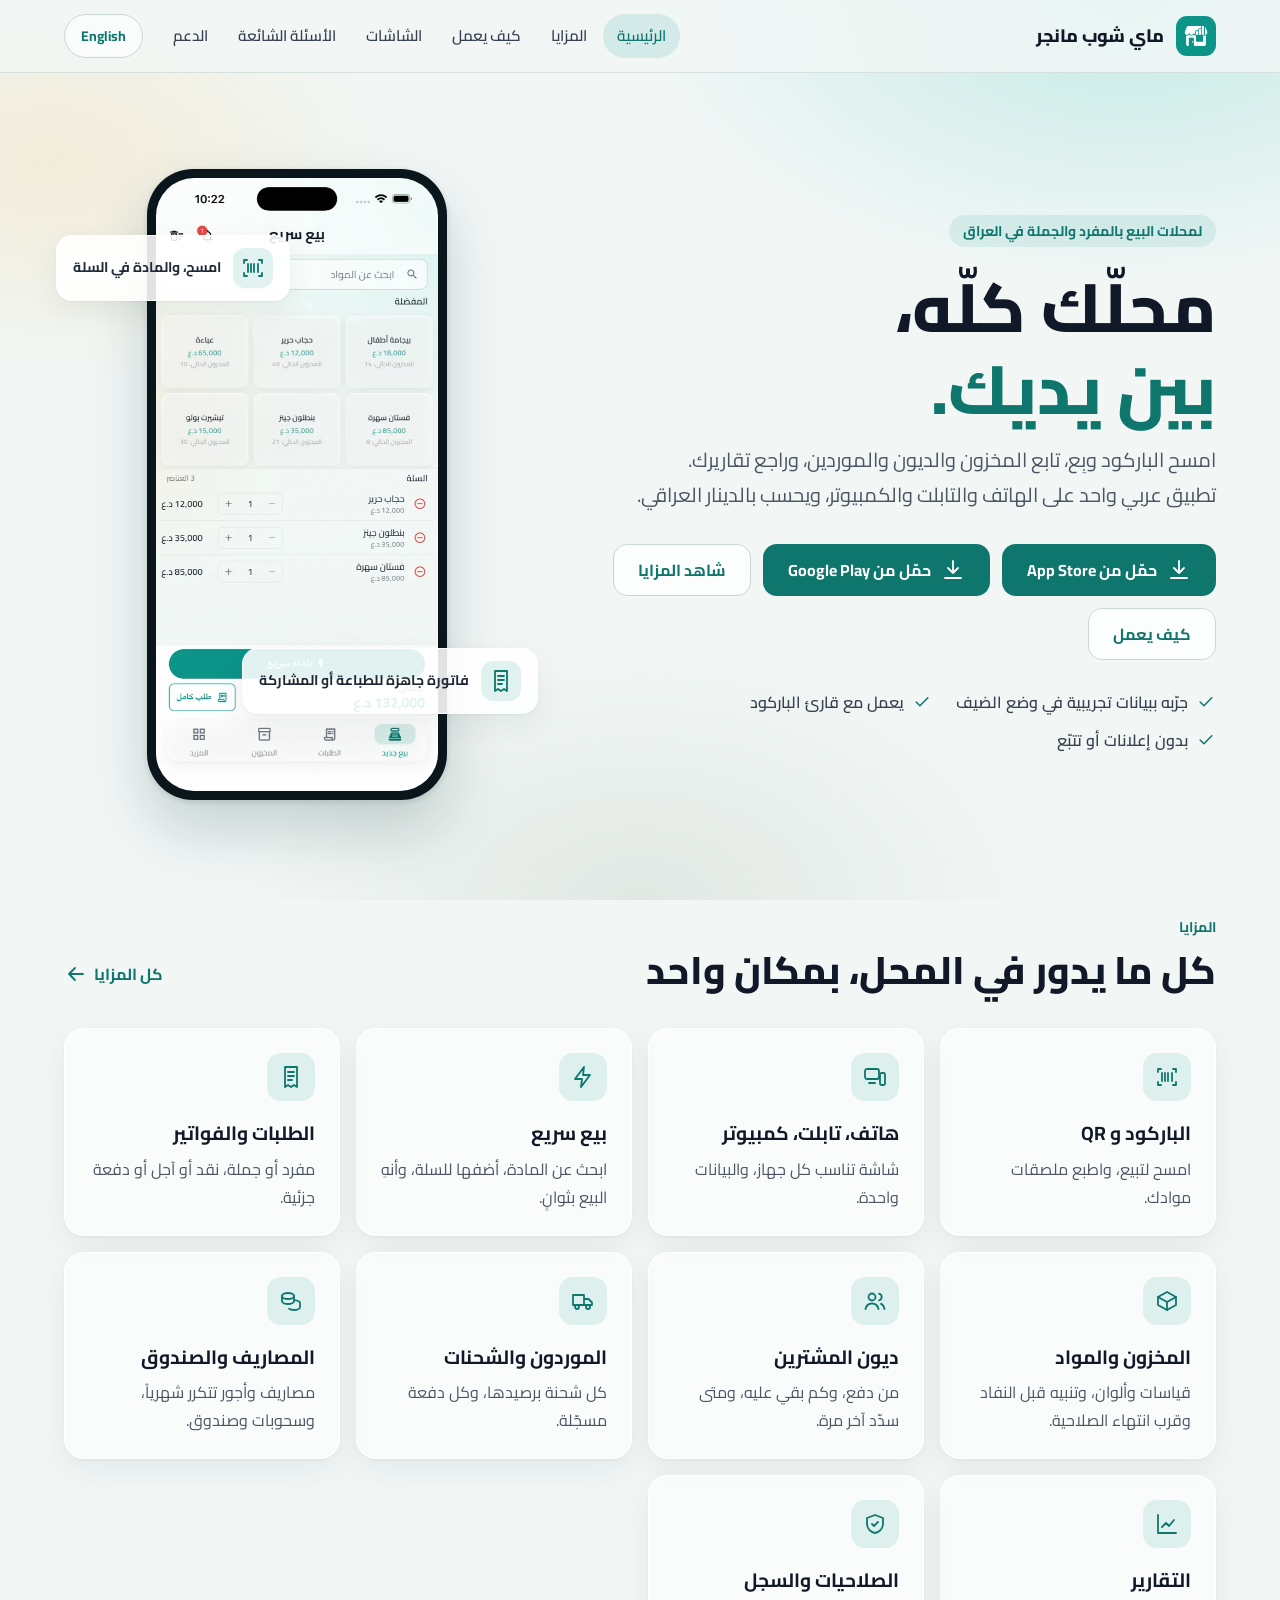
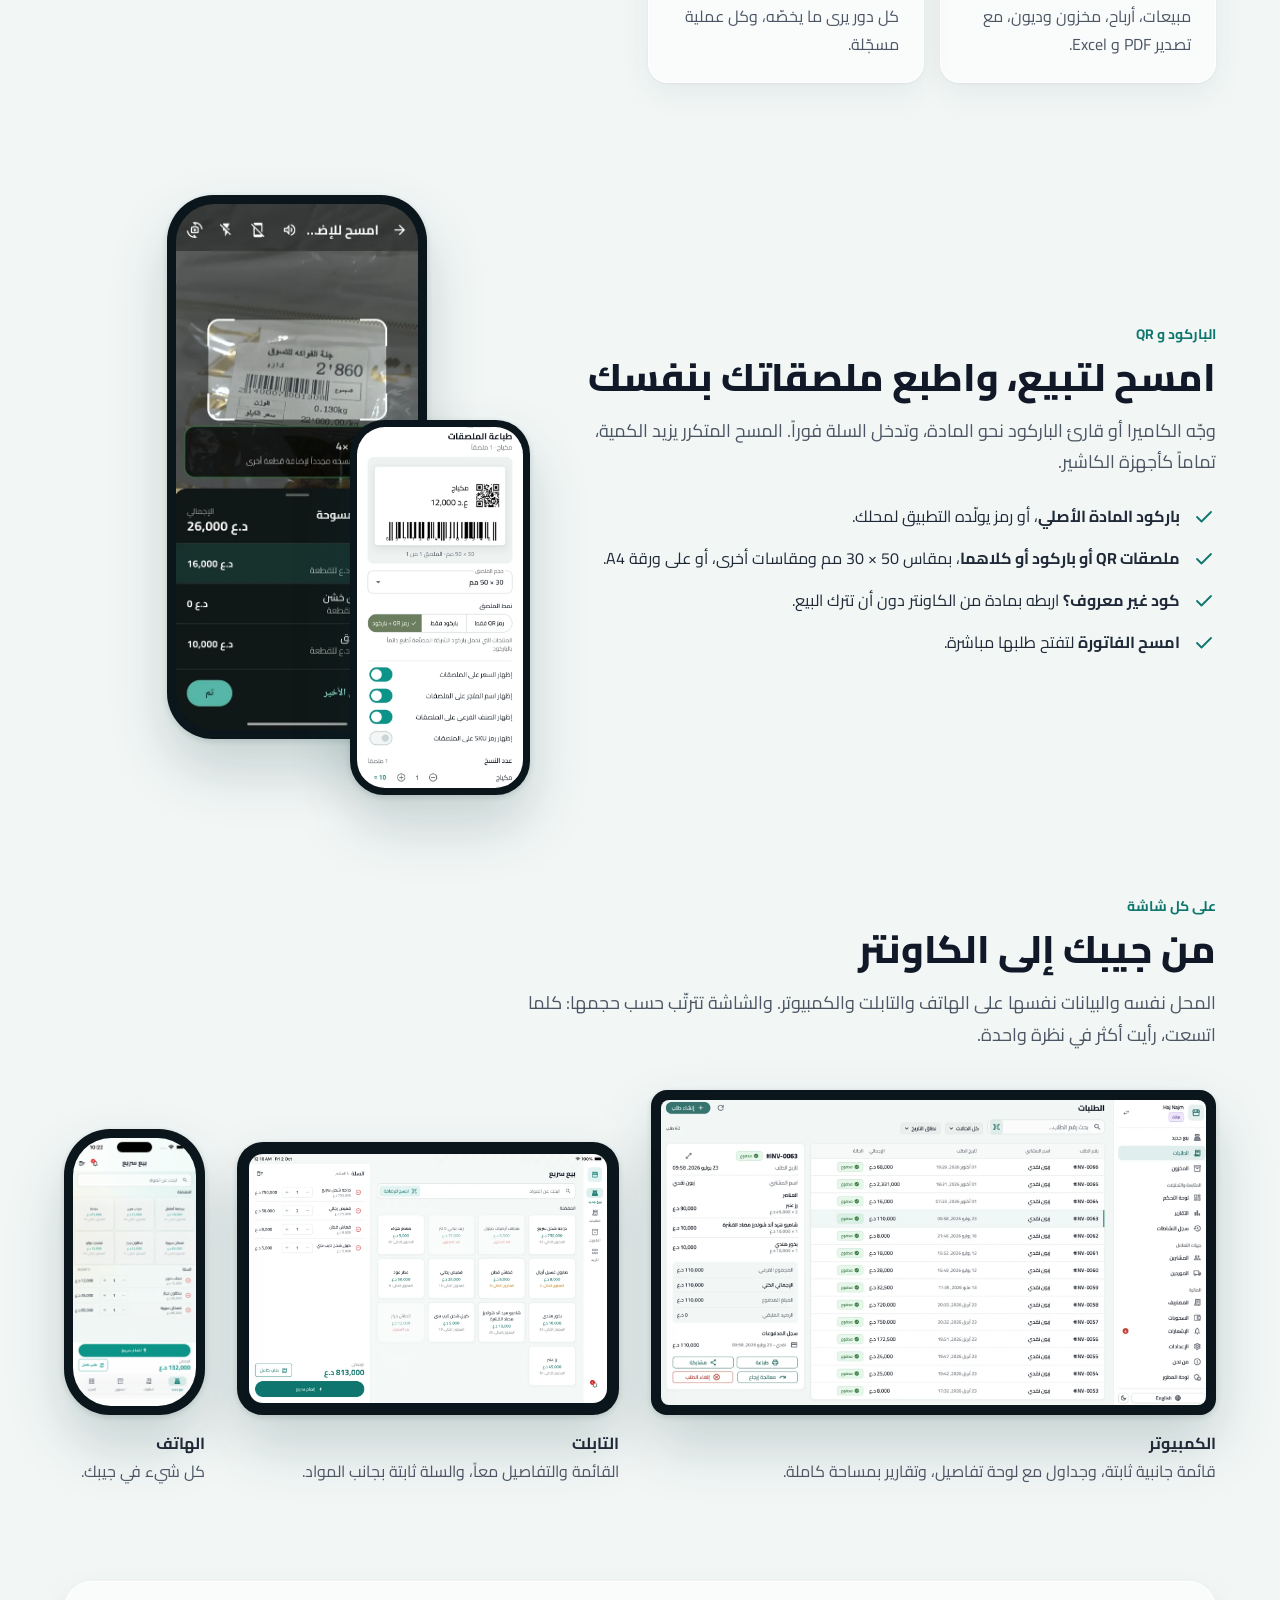
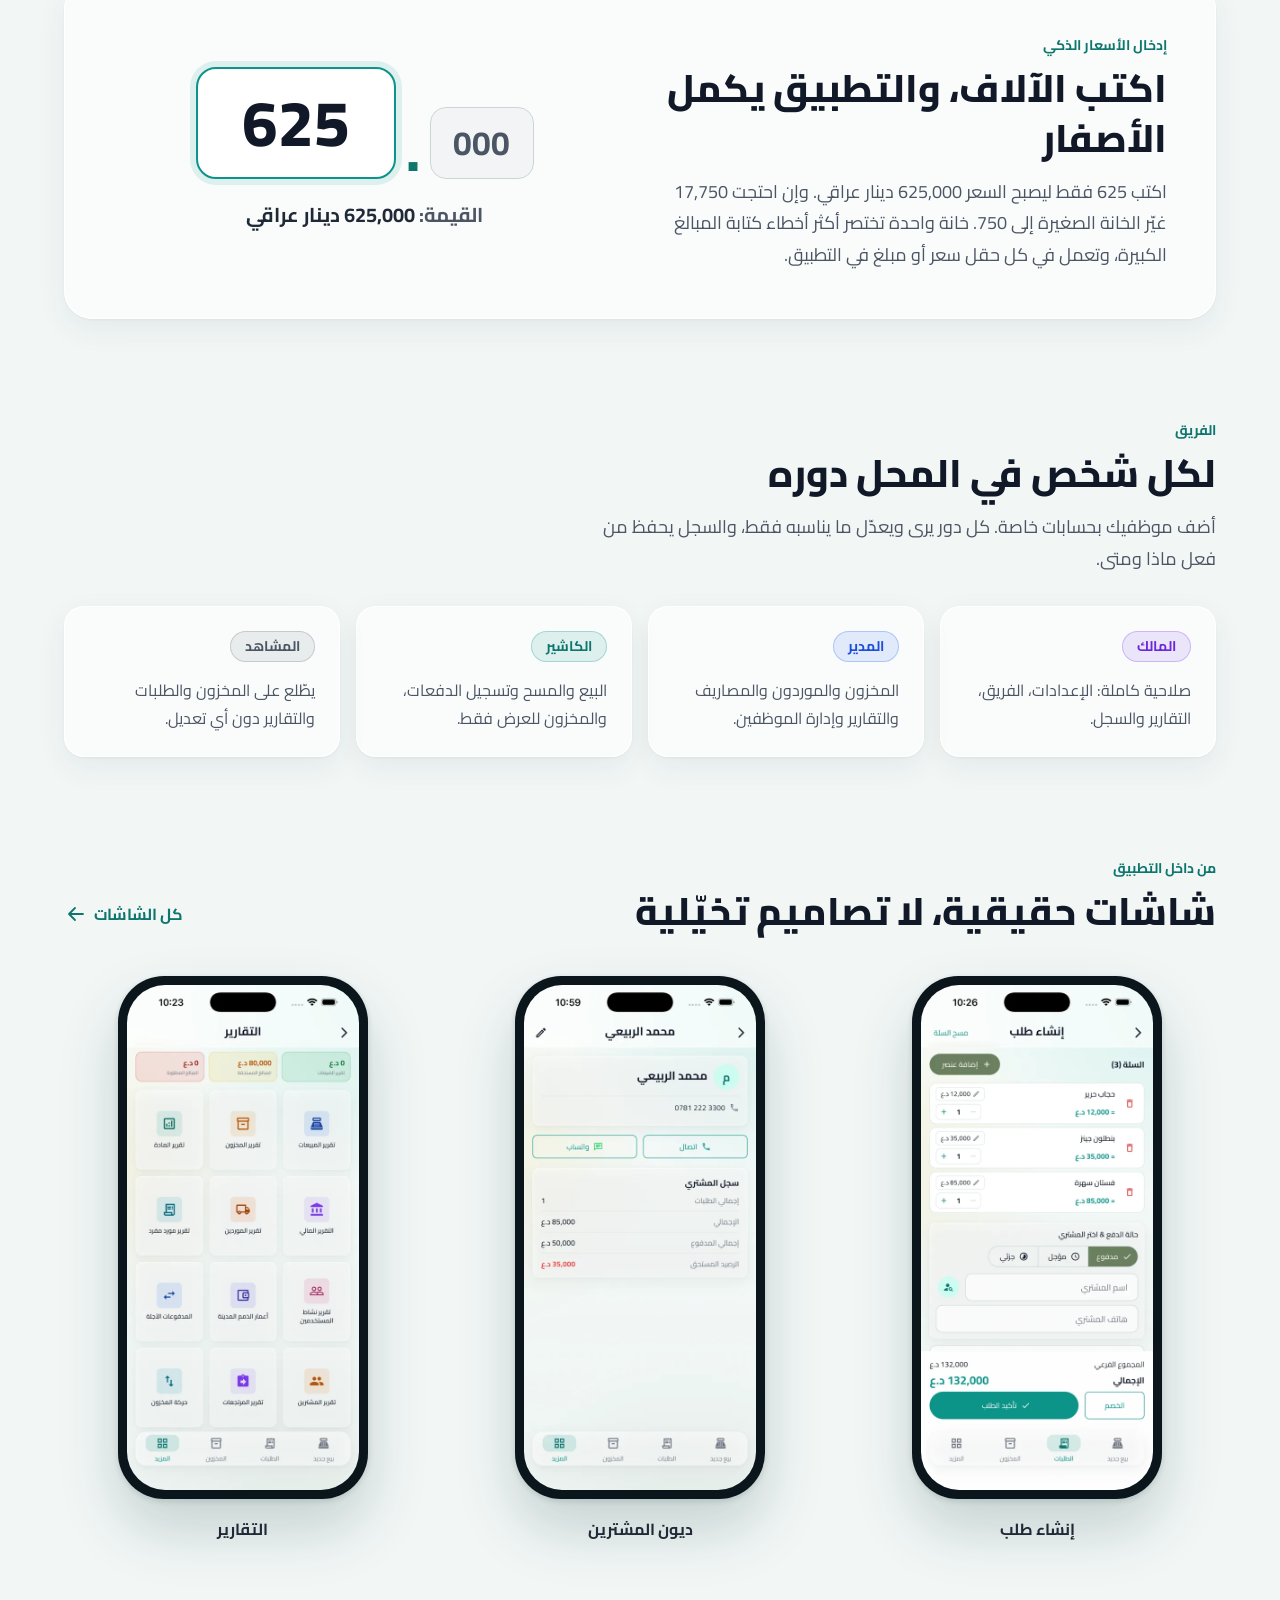
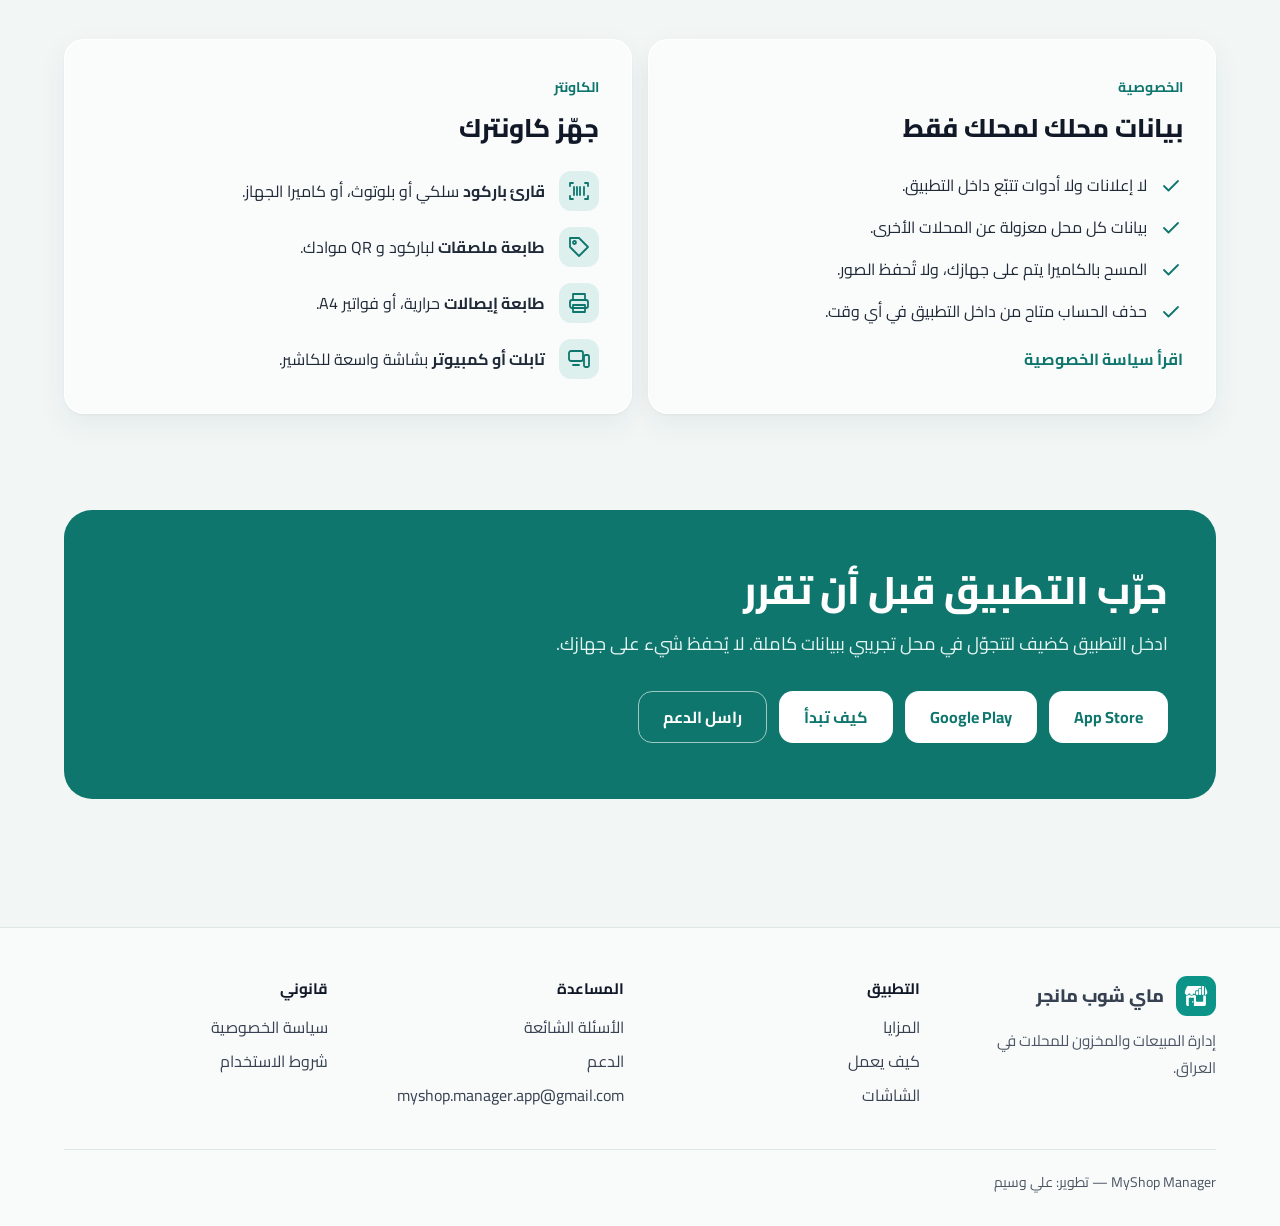
==== commit ee7d67e2: "Swap in the real scanner, label, tablet and computer captures Every dashed placeholder is now a real" ====
--- a/index.html
+++ b/index.html
@@ -79,10 +79,9 @@
           <h1>محلّك كلّه،<br><em>بين يديك.</em></h1>
           <p class="lead">امسح الباركود وبِع، تابع المخزون والديون والموردين، وراجع تقاريرك. تطبيق عربي واحد على الهاتف والتابلت والكمبيوتر، ويحسب بالدينار العراقي.</p>
           <div class="btn-row">
-            <!-- TODO: store links. Remove `hidden` once the store URLs are filled in. -->
-            <a class="btn btn-p" href="#" hidden><svg class="ico" aria-hidden="true"><use href="#i-download"/></svg>حمّل من App Store</a>
-            <a class="btn btn-p" href="#" hidden><svg class="ico" aria-hidden="true"><use href="#i-download"/></svg>حمّل من Google Play</a>
-            <a class="btn btn-p" href="features.html">شاهد المزايا</a>
+            <a class="btn btn-p" href="https://apps.apple.com/us/app/myshop-manager/id6795263039" rel="noopener"><svg class="ico" aria-hidden="true"><use href="#i-download"/></svg>حمّل من App Store</a>
+            <a class="btn btn-p" href="https://play.google.com/store/apps/details?id=com.aliwaseem.myshopmanager" rel="noopener"><svg class="ico" aria-hidden="true"><use href="#i-download"/></svg>حمّل من Google Play</a>
+            <a class="btn btn-s" href="features.html">شاهد المزايا</a>
             <a class="btn btn-s" href="how.html">كيف يعمل</a>
           </div>
           <ul class="hero-points">
@@ -138,13 +137,9 @@
         </div>
         <div class="scan-stage reveal" style="--d:.15s">
           <div class="phone">
-            <div class="ph" role="img" aria-label="شاشة المسح في التطبيق" data-shot="screens/10.webp">لقطة حقيقية: شاشة المسح<small>تُضاف قريباً</small></div>
-          </div>
-          <div class="label" role="img" aria-label="مثال لملصق مادة بمقاس 50 × 30 مم عليه رمز QR وباركود">
-            <div class="top"><svg class="ico qr" aria-hidden="true"><use href="#i-qr"/></svg><div>اسم المادة<small>القياس · اللون</small></div></div>
-            <div class="bars"></div>
-            <p class="size">ملصق 50 × 30 مم</p>
-          </div>
+            <img src="screens/10.webp" width="515" height="1120" loading="lazy" alt="شاشة المسح في التطبيق">
+          </div>
+          <div class="phone label-shot"><img src="screens/11.webp" width="515" height="1120" loading="lazy" alt="معاينة ملصق مادة بمقاس 50 × 30 مم عليه رمز QR وباركود"></div>
         </div>
       </div>
     </section>
@@ -157,11 +152,11 @@
       </div>
       <div class="trio">
         <figure class="reveal">
-          <div class="desktop"><div class="ph" role="img" aria-label="التطبيق على الكمبيوتر: جدول الطلبات مع لوحة التفاصيل" data-shot="screens/desktop-orders.webp">لقطة حقيقية: الطلبات على الكمبيوتر<small>تُضاف قريباً</small></div></div>
+          <div class="desktop"><img src="screens/desktop-orders.webp" width="1600" height="894" loading="lazy" alt="التطبيق على الكمبيوتر: جدول الطلبات مع لوحة التفاصيل"></div>
           <figcaption><strong>الكمبيوتر</strong><span>قائمة جانبية ثابتة، وجداول مع لوحة تفاصيل، وتقارير بمساحة كاملة.</span></figcaption>
         </figure>
         <figure class="reveal" style="--d:.1s">
-          <div class="tablet"><div class="ph" role="img" aria-label="البيع السريع على التابلت: المواد والسلة جنباً إلى جنب" data-shot="screens/tablet-quick-sale.webp">لقطة حقيقية: البيع على التابلت<small>تُضاف قريباً</small></div></div>
+          <div class="tablet"><img src="screens/tablet-quick-sale.webp" width="1180" height="820" loading="lazy" alt="البيع السريع على التابلت: المواد والسلة جنباً إلى جنب"></div>
           <figcaption><strong>التابلت</strong><span>القائمة والتفاصيل معاً، والسلة ثابتة بجانب المواد.</span></figcaption>
         </figure>
         <figure class="reveal" style="--d:.2s">
@@ -247,9 +242,8 @@
           <p>ادخل التطبيق كضيف لتتجوّل في محل تجريبي ببيانات كاملة. لا يُحفظ شيء على جهازك.</p>
         </div>
         <div class="btn-row">
-          <!-- TODO: store links. Remove `hidden` once the store URLs are filled in. -->
-          <a class="btn btn-light" href="#" hidden>App Store</a>
-          <a class="btn btn-light" href="#" hidden>Google Play</a>
+          <a class="btn btn-light" href="https://apps.apple.com/us/app/myshop-manager/id6795263039" rel="noopener">App Store</a>
+          <a class="btn btn-light" href="https://play.google.com/store/apps/details?id=com.aliwaseem.myshopmanager" rel="noopener">Google Play</a>
           <a class="btn btn-light" href="how.html">كيف تبدأ</a>
           <a class="btn btn-ghost" href="support.html">راسل الدعم</a>
         </div>
@@ -266,10 +260,9 @@
           <h1>Your whole shop,<br><em>in your hands.</em></h1>
           <p class="lead">Scan a barcode and sell, keep track of stock, debts and suppliers, and read your reports. One app on phone, tablet and computer, counted in Iraqi Dinar.</p>
           <div class="btn-row">
-            <!-- TODO: store links. Remove `hidden` once the store URLs are filled in. -->
-            <a class="btn btn-p" href="#" hidden><svg class="ico" aria-hidden="true"><use href="#i-download"/></svg>Get it on the App Store</a>
-            <a class="btn btn-p" href="#" hidden><svg class="ico" aria-hidden="true"><use href="#i-download"/></svg>Get it on Google Play</a>
-            <a class="btn btn-p" href="features.html">See the features</a>
+            <a class="btn btn-p" href="https://apps.apple.com/us/app/myshop-manager/id6795263039" rel="noopener"><svg class="ico" aria-hidden="true"><use href="#i-download"/></svg>Get it on the App Store</a>
+            <a class="btn btn-p" href="https://play.google.com/store/apps/details?id=com.aliwaseem.myshopmanager" rel="noopener"><svg class="ico" aria-hidden="true"><use href="#i-download"/></svg>Get it on Google Play</a>
+            <a class="btn btn-s" href="features.html">See the features</a>
             <a class="btn btn-s" href="how.html">How it works</a>
           </div>
           <ul class="hero-points">
@@ -325,13 +318,9 @@
         </div>
         <div class="scan-stage reveal" style="--d:.15s">
           <div class="phone">
-            <div class="ph" role="img" aria-label="The app's scanner screen" data-shot="screens/10.webp">Real capture: the scanner<small>Coming shortly</small></div>
-          </div>
-          <div class="label" role="img" aria-label="Example 50 × 30 mm material label with a QR code and a barcode">
-            <div class="top"><svg class="ico qr" aria-hidden="true"><use href="#i-qr"/></svg><div>Material name<small>Size · Colour</small></div></div>
-            <div class="bars"></div>
-            <p class="size">50 × 30 mm label</p>
-          </div>
+            <img src="screens/10.webp" width="515" height="1120" loading="lazy" alt="The app's scanner screen">
+          </div>
+          <div class="phone label-shot"><img src="screens/11.webp" width="515" height="1120" loading="lazy" alt="Preview of a 50 × 30 mm material label with a QR code and a barcode"></div>
         </div>
       </div>
     </section>
@@ -344,11 +333,11 @@
       </div>
       <div class="trio">
         <figure class="reveal">
-          <div class="desktop"><div class="ph" role="img" aria-label="The app on a computer: orders table with a detail panel" data-shot="screens/desktop-orders.webp">Real capture: orders on a computer<small>Coming shortly</small></div></div>
+          <div class="desktop"><img src="screens/desktop-orders.webp" width="1600" height="894" loading="lazy" alt="The app on a computer: orders table with a detail panel"></div>
           <figcaption><strong>Computer</strong><span>A fixed sidebar, tables with a detail panel, and full-width reports.</span></figcaption>
         </figure>
         <figure class="reveal" style="--d:.1s">
-          <div class="tablet"><div class="ph" role="img" aria-label="Quick Sale on a tablet: products and cart side by side" data-shot="screens/tablet-quick-sale.webp">Real capture: selling on a tablet<small>Coming shortly</small></div></div>
+          <div class="tablet"><img src="screens/tablet-quick-sale.webp" width="1180" height="820" loading="lazy" alt="Quick Sale on a tablet: products and cart side by side"></div>
           <figcaption><strong>Tablet</strong><span>List and details together, with the cart beside the products.</span></figcaption>
         </figure>
         <figure class="reveal" style="--d:.2s">
@@ -434,9 +423,8 @@
           <p>Enter the app as a guest to explore a sample shop with full data. Nothing is stored on your device.</p>
         </div>
         <div class="btn-row">
-          <!-- TODO: store links. Remove `hidden` once the store URLs are filled in. -->
-          <a class="btn btn-light" href="#" hidden>App Store</a>
-          <a class="btn btn-light" href="#" hidden>Google Play</a>
+          <a class="btn btn-light" href="https://apps.apple.com/us/app/myshop-manager/id6795263039" rel="noopener">App Store</a>
+          <a class="btn btn-light" href="https://play.google.com/store/apps/details?id=com.aliwaseem.myshopmanager" rel="noopener">Google Play</a>
           <a class="btn btn-light" href="how.html">How to start</a>
           <a class="btn btn-ghost" href="support.html">Contact support</a>
         </div>
--- a/styles.css
+++ b/styles.css
@@ -494,8 +494,11 @@
   display: block;
   width: 100%;
   height: auto;
-  aspect-ratio: 1194 / 834;
   border-radius: 14px;
+}
+
+.tablet .ph {
+  aspect-ratio: 1180 / 820;
 }
 
 .desktop {
@@ -510,8 +513,11 @@
   display: block;
   width: 100%;
   height: auto;
-  aspect-ratio: 1440 / 900;
   border-radius: 8px;
+}
+
+.desktop .ph {
+  aspect-ratio: 1600 / 894;
 }
 
 /* Placeholder for a screenshot that has not been captured
@@ -708,50 +714,19 @@
   width: 260px;
 }
 
-.label {
+/* The label preview rides in front of the scanner, offset to
+   the reading-start side, like a second phone held beside it. */
+.scan-stage .label-shot {
   position: absolute;
   bottom: 0;
   inset-inline-start: 0;
-  width: 250px;
-  padding: 14px;
-  border-radius: 12px;
-  background: #fff;
-  box-shadow: var(--shadow);
-}
-
-.label .top {
-  display: flex;
-  gap: 12px;
-  align-items: center;
-  font-weight: 800;
-  line-height: 1.4;
-}
-
-.label .top small {
-  display: block;
-  font-weight: 600;
-  color: var(--muted);
-  font-size: 0.8rem;
-}
-
-.label .qr {
-  width: 64px;
-  height: 64px;
-  stroke: var(--ink);
-  stroke-width: 1.6;
-}
-
-.label .bars {
-  height: 46px;
-  margin-top: 10px;
-  background: repeating-linear-gradient(90deg, #111827 0 2px, #fff 2px 4px, #111827 4px 5px, #fff 5px 8px, #111827 8px 11px, #fff 11px 12px);
-}
-
-.label .size {
-  margin: 4px 0 0;
-  text-align: center;
-  font-size: 0.75rem;
-  color: var(--muted);
+  width: 180px;
+  border-radius: 34px;
+  padding: 7px;
+}
+
+.scan-stage .label-shot img {
+  border-radius: 28px;
 }
 
 /* Device trio */
